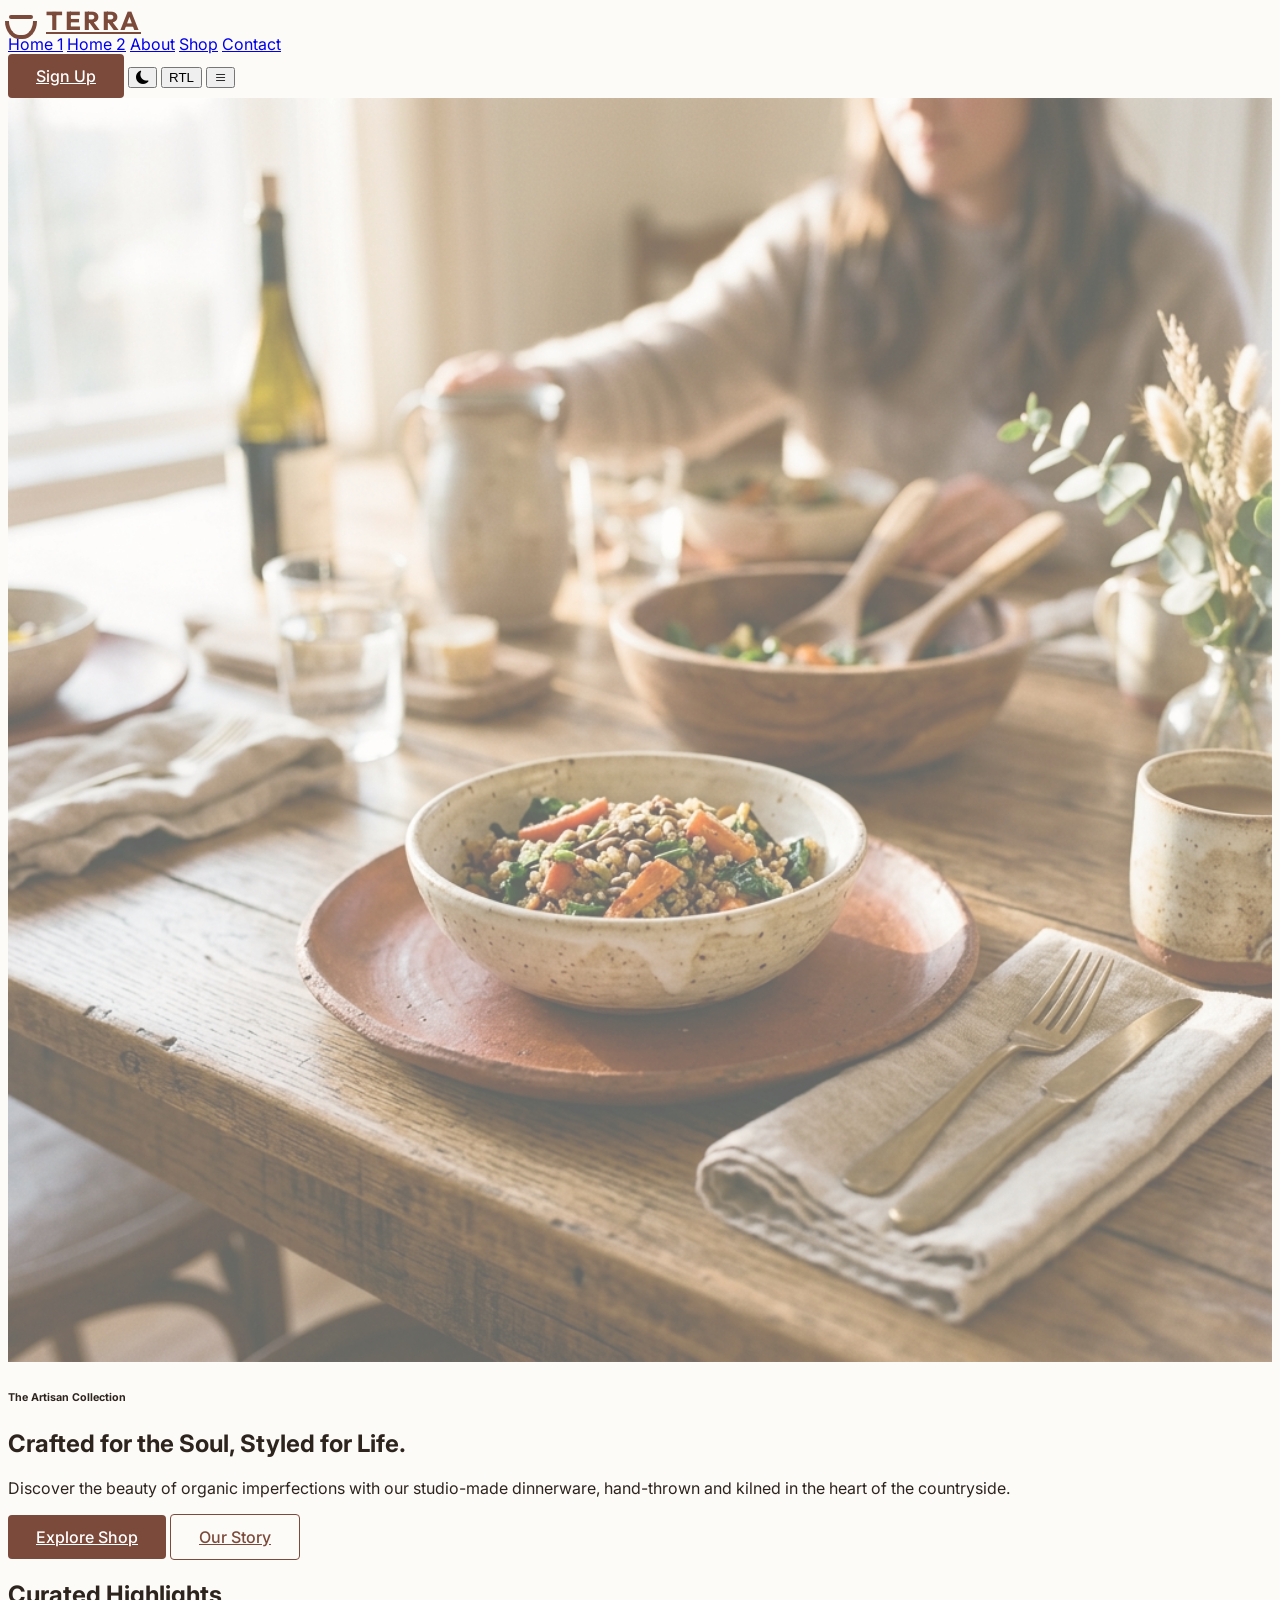
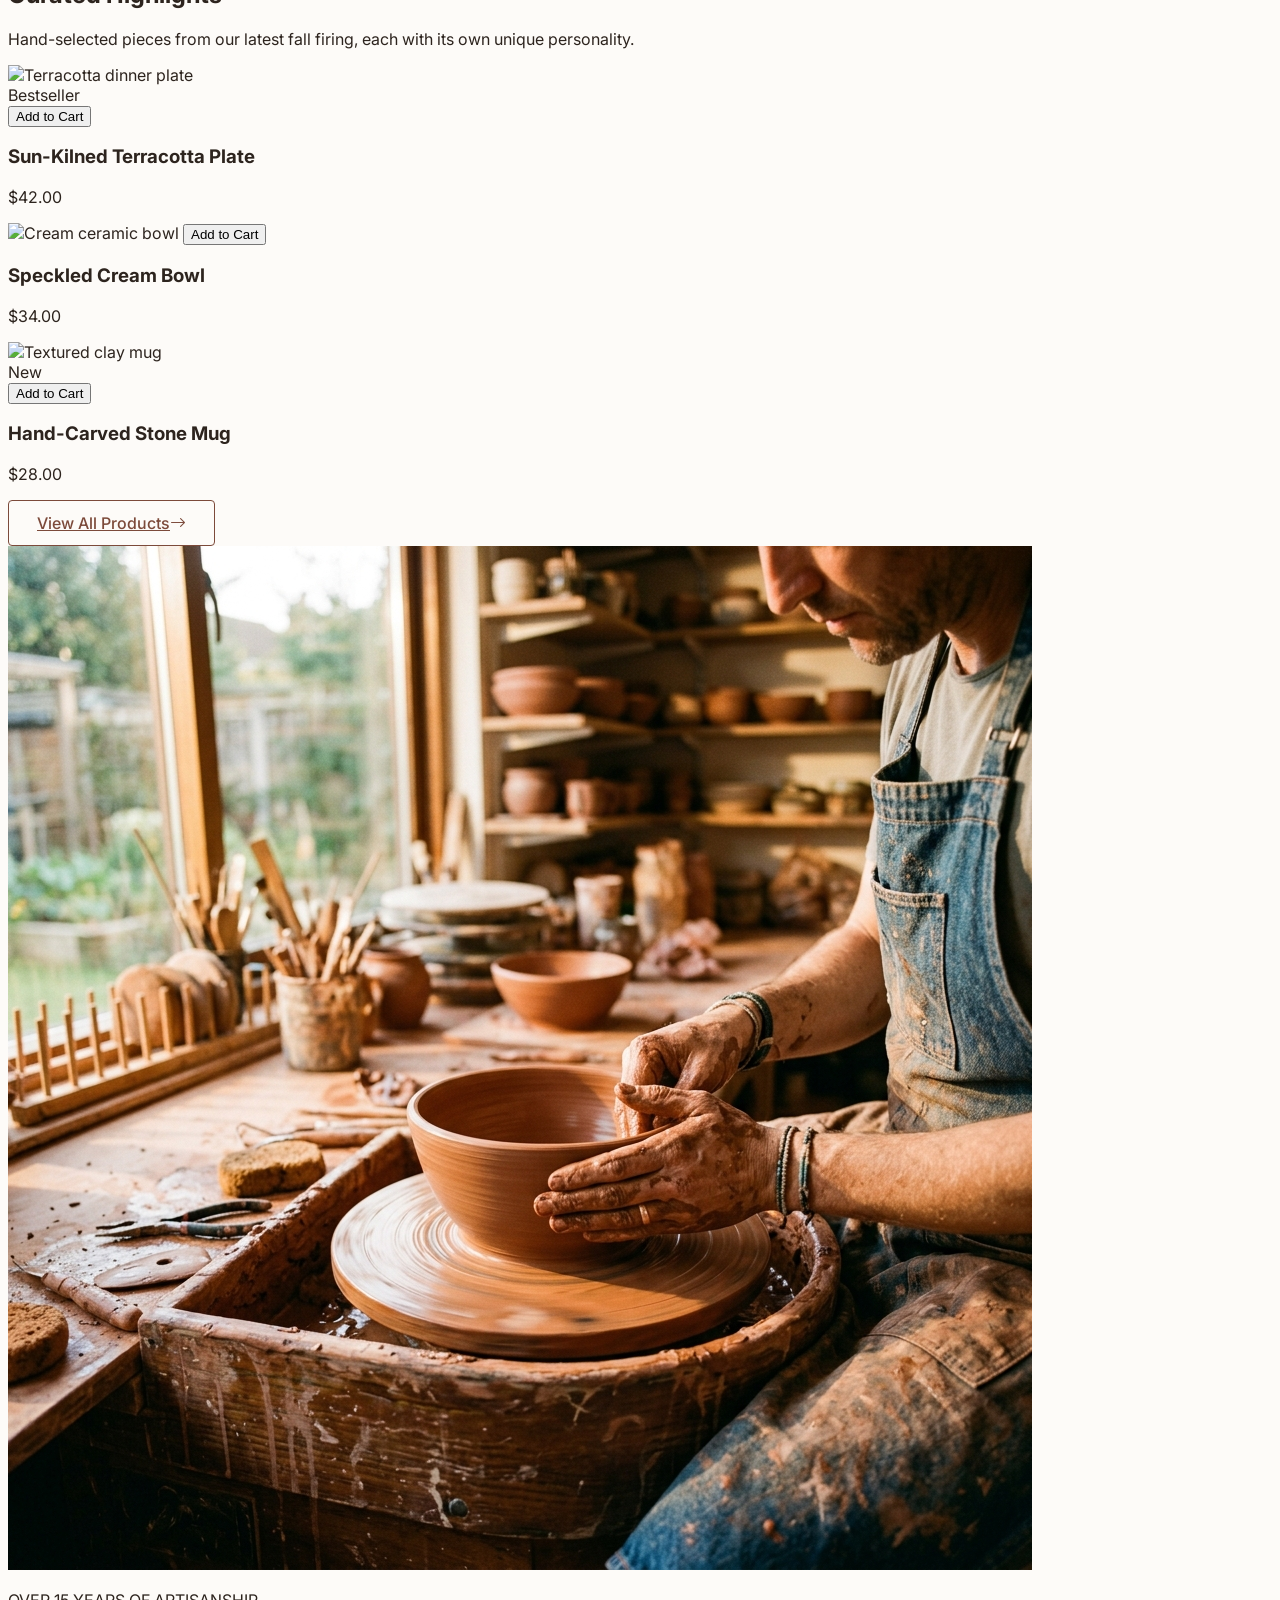
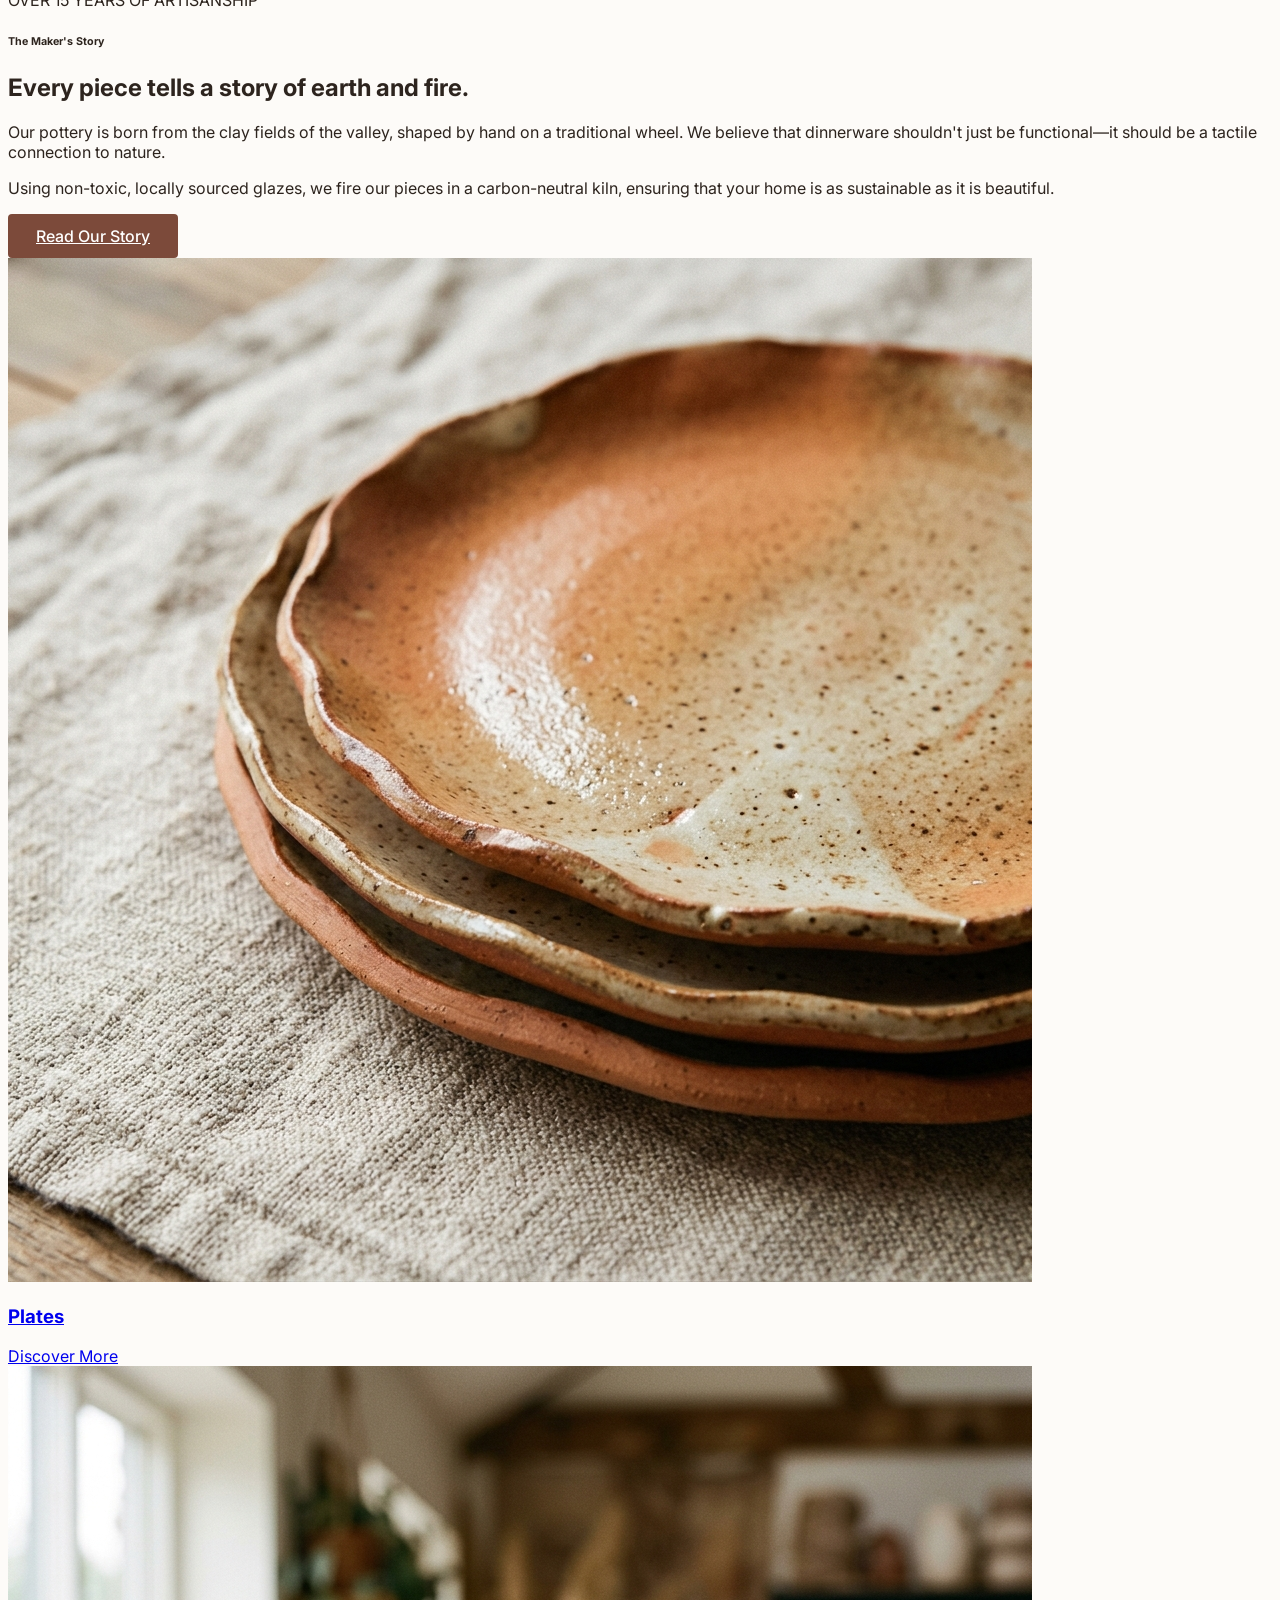
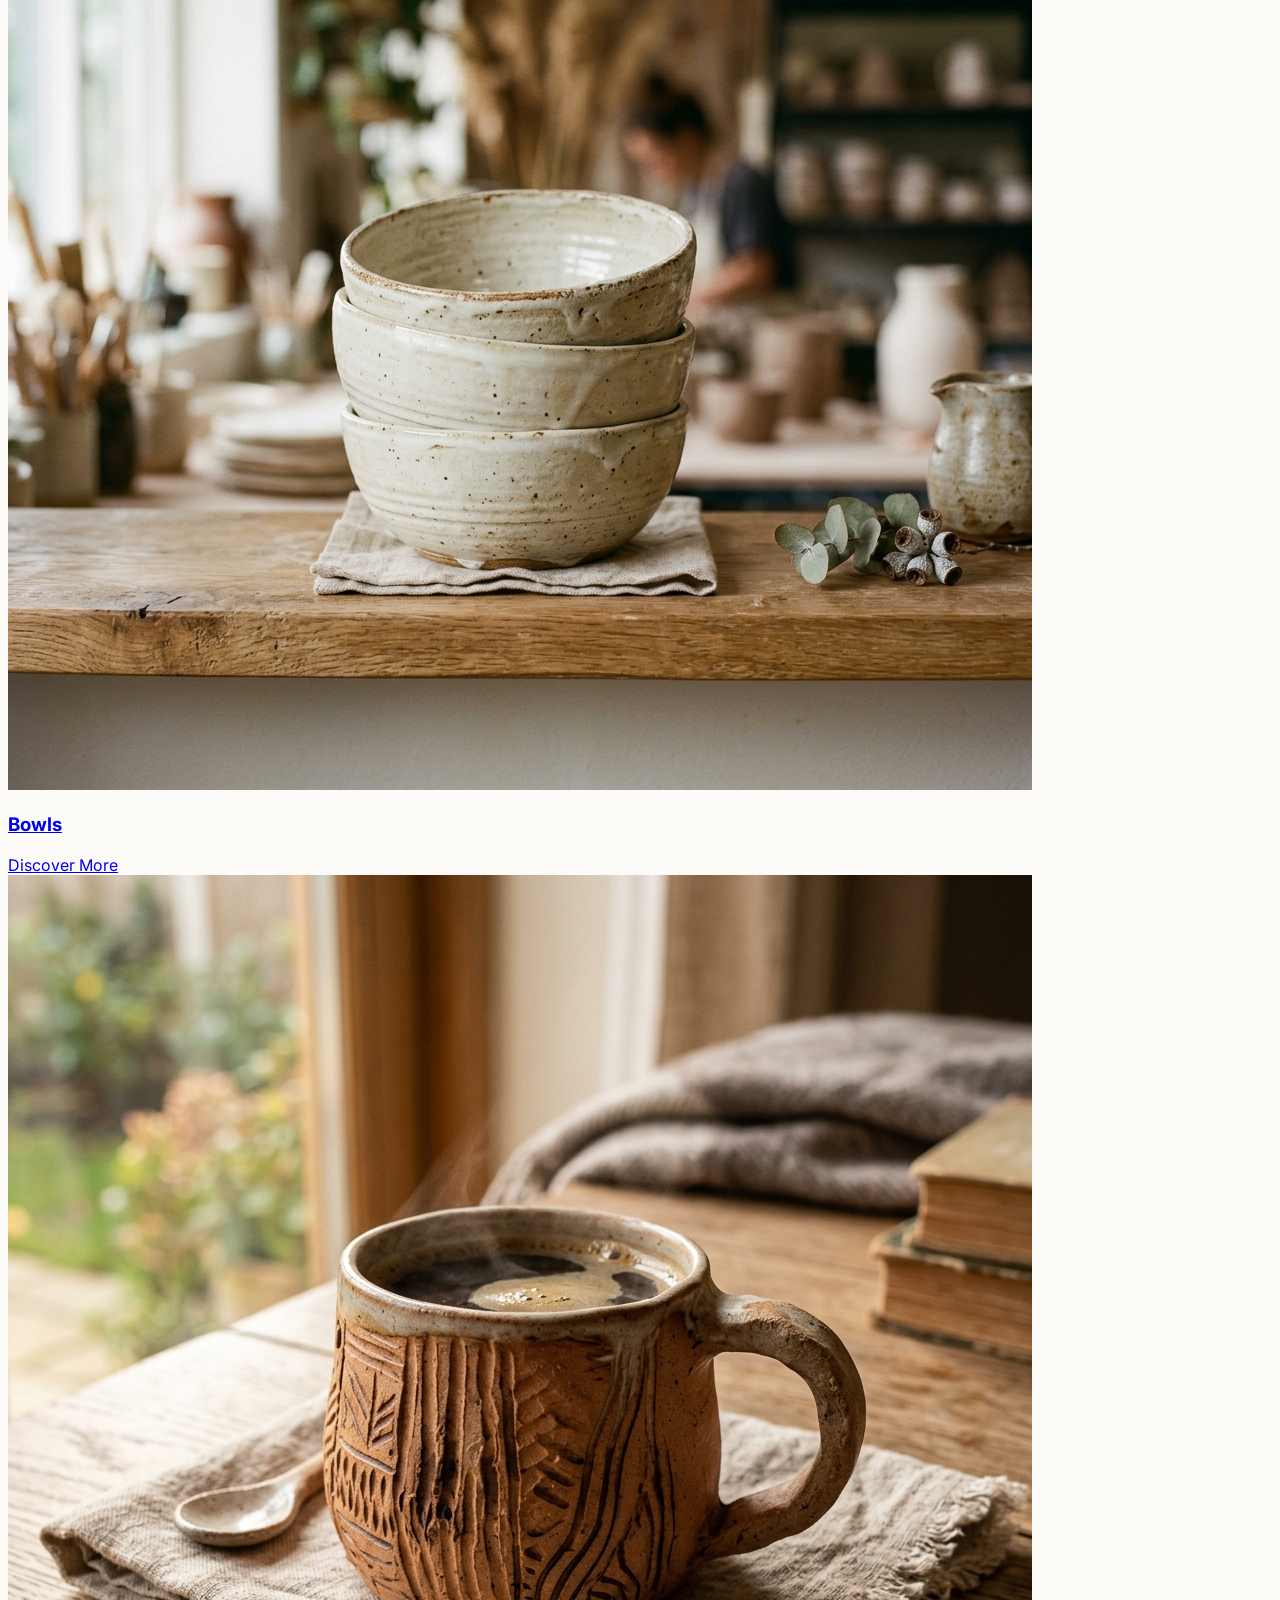
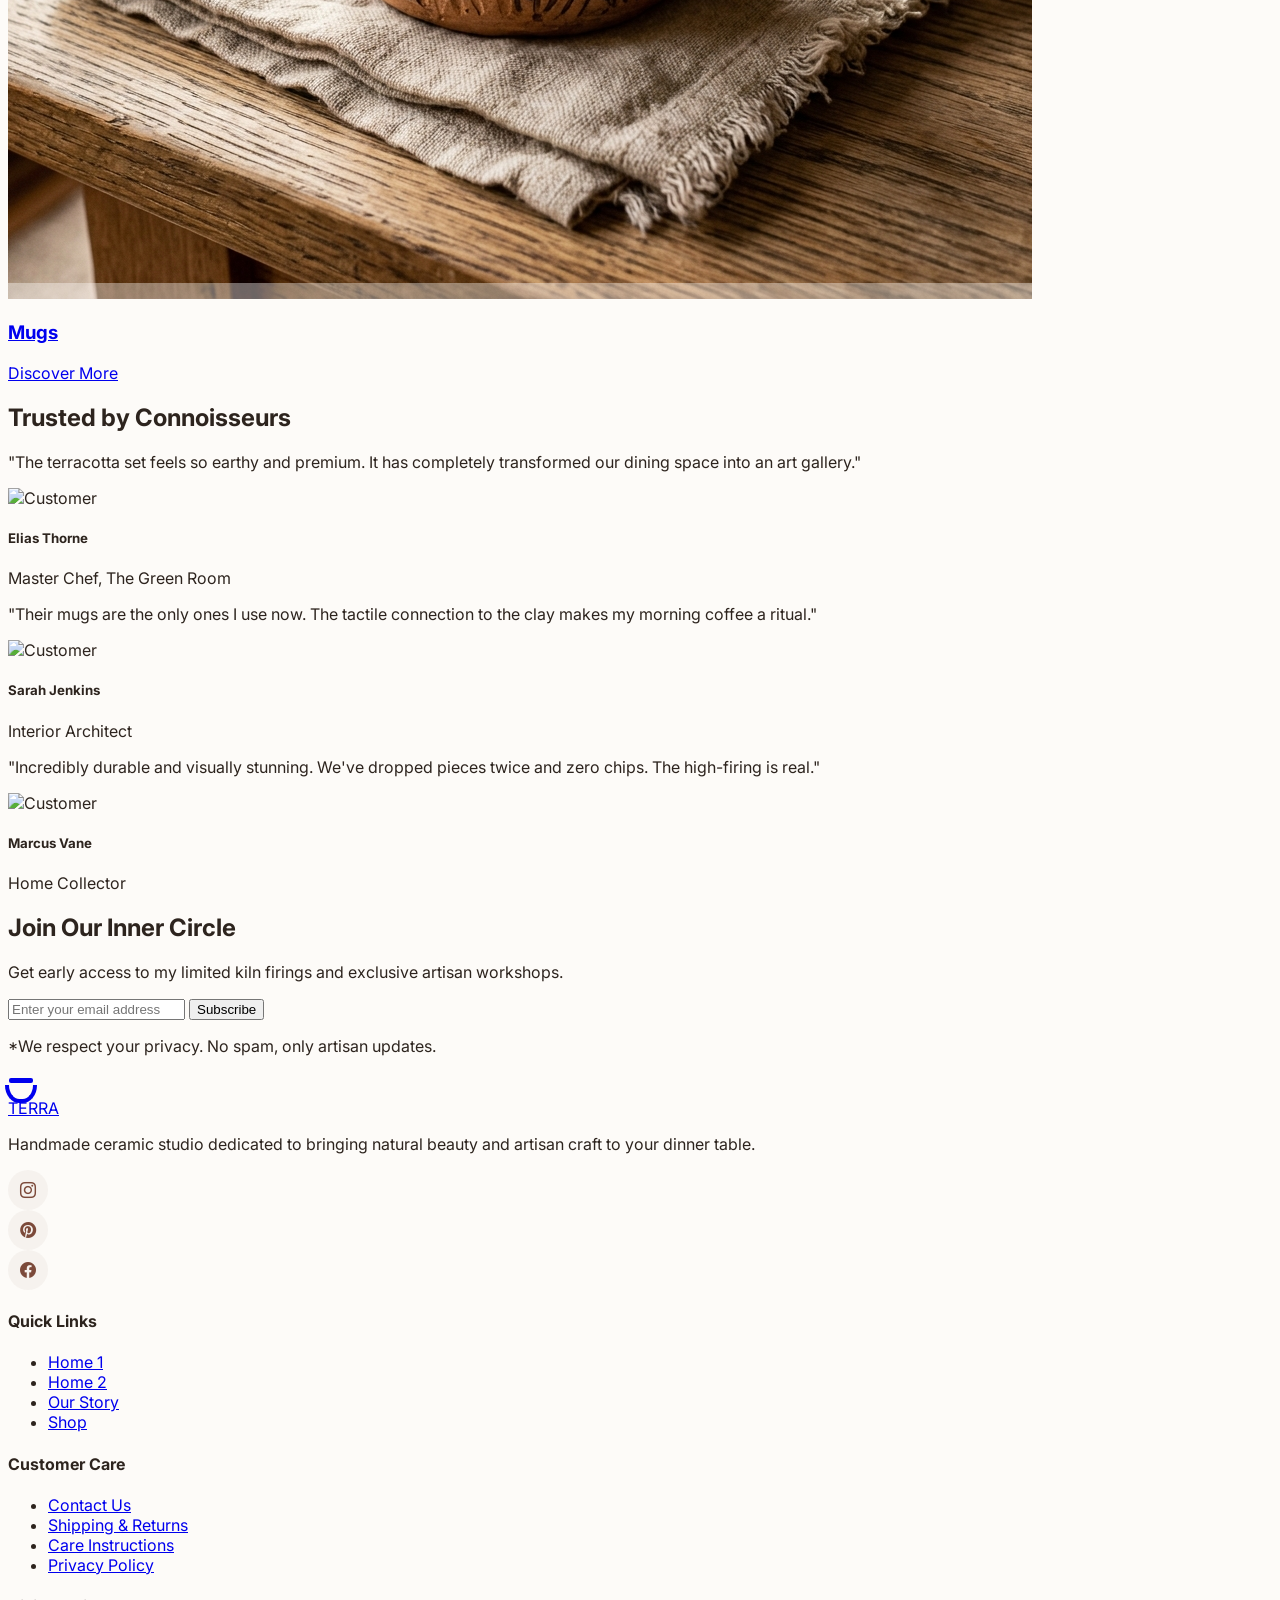
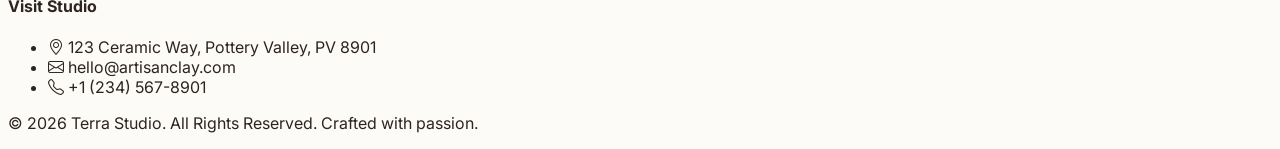
==== index.html @ a8ab0e43 "first commit" ====
<!DOCTYPE html>
<html lang="en" dir="ltr">

<head>
    <meta charset="UTF-8">
    <meta name="viewport" content="width=device-width, initial-scale=1.0">
    <title>Terra | Handmade Ceramic Dinnerware Studio</title>
    <!-- Favicon -->
    <link rel="icon" type="image/svg+xml" href="data:image/svg+xml,<svg xmlns='http://www.w3.org/2000/svg' viewBox='0 0 100 100'><path d='M20 40C20 65 35 80 50 80C65 80 80 65 80 40' stroke='%237C4A3A' stroke-width='6' fill='none'/><path d='M20 40C30 35 40 33 50 33C60 33 70 35 80 40' stroke='%237C4A3A' stroke-width='6' fill='none'/></svg>">
    <!-- Fonts -->
    <link rel="preconnect" href="https://fonts.googleapis.com">
    <link rel="preconnect" href="https://fonts.gstatic.com" crossorigin>
    <link
        href="https://fonts.googleapis.com/css2?family=Inter:wght@300;400;500;600&family=Outfit:wght@500;600;700&display=swap"
        rel="stylesheet">
    <!-- Icons -->
    <link rel="stylesheet" href="https://cdn.jsdelivr.net/npm/bootstrap-icons@1.11.1/font/bootstrap-icons.css">
    <!-- Tailwind -->
    <script src="https://cdn.tailwindcss.com"></script>
    <script>
        tailwind.config = {
            darkMode: 'class',
            theme: {
                extend: {
                    colors: {
                        primary: '#7C4A3A',
                        secondary: '#F5F5DC',
                        accent: '#B45E42',
                        dark: '#1A1A1A',
                        light: '#FDFBF8',
                        warm: '#F5EBE0'
                    },
                    fontFamily: {
                        heading: ['Outfit', 'sans-serif'],
                        body: ['Inter', 'sans-serif']
                    }
                }
            }
        }
    </script>
    <link rel="stylesheet" href="style.css">
</head>

<body class="bg-light dark:bg-dark text-slate-800 dark:text-light transition-colors duration-300">

    <!-- Header -->
    <header class="fixed top-0 w-full z-50 border-b border-primary/10 dark:border-white/10">
        <nav class="container mx-auto px-6 lg:px-12 py-4 flex items-center justify-between">
            <!-- Brand -->
            <a href="index.html" class="terra-brand" aria-label="Terra Home">
                <div class="terra-icon"></div>
                <span>TERRA</span>
            </a>

            <!-- Nav Menu -->
            <div class="hidden md:flex items-center gap-8 font-medium tracking-wide text-sm">
                <a href="index.html" class="text-primary border-b-2 border-primary">Home 1</a>
                <a href="home2.html" class="hover:text-primary transition-colors">Home 2</a>
                <a href="about.html" class="hover:text-primary transition-colors">About</a>
                <a href="shop.html" class="hover:text-primary transition-colors">Shop</a>
                <a href="contact.html" class="hover:text-primary transition-colors">Contact</a>
            </div>

            <!-- Utility Buttons -->
            <div class="flex items-center gap-4">
                <a href="signup.html" class="hidden sm:inline-block btn-primary py-2 px-6 text-sm">Sign Up</a>
                <button id="theme-toggle"
                    class="p-2 rounded-full hover:bg-primary/5 dark:hover:bg-white/5 transition-colors text-lg"
                    aria-label="Toggle Theme">
                    <i class="bi bi-moon-fill"></i>
                </button>

                <button id="rtl-toggle"
                    class="hidden sm:inline-block px-2 py-1 text-xs font-bold border border-primary/50 rounded hover:bg-primary hover:text-white transition-all uppercase"
                    aria-label="Toggle RTL">
                    RTL
                </button>

                <!-- Hamburger (Mobile Only) -->
                <button id="menu-toggle" class="md:hidden p-2 text-2xl text-slate-900 dark:text-white" aria-label="Toggle Mobile Menu">
                    <i class="bi bi-list"></i>
                </button>
            </div>
        </nav>

        <!-- Mobile Navigation Overlay -->
        <div id="mobile-menu" class="md:hidden">
            <a href="index.html" class="mobile-nav-link text-primary">Home 1</a>
            <a href="home2.html" class="mobile-nav-link">Home 2</a>
            <a href="about.html" class="mobile-nav-link">About</a>
            <a href="shop.html" class="mobile-nav-link">Shop</a>
            <a href="contact.html" class="mobile-nav-link">Contact</a>
            
            <div class="mt-8 flex gap-6">
                <a href="signup.html" class="btn-primary py-3 px-8">Sign Up</a>
            </div>
        </div>
    </header>

    <!-- 1. Hero Section -->
    <section class="relative h-screen flex items-center overflow-hidden hero-img-container">
        <img src="assets/images/hero1.png" alt="Handmade ceramics" class="hero-img absolute inset-0">
        <div class="bg-overlay"></div>

        <div class="container mx-auto px-6 lg:px-12 relative z-10 overlay-content text-center">
            <div class="max-w-3xl mx-auto reveal-left">
                <h6
                    class="text-primary dark:text-secondary font-heading tracking-[0.2em] mb-4 text-sm font-semibold uppercase">
                    The Artisan Collection</h6>
                <h1
                    class="text-5xl lg:text-7xl font-heading font-bold text-slate-900 dark:text-white mb-6 leading-tight">
                    Crafted for the Soul, Styled for Life.</h1>
                <p class="text-slate-900 dark:text-slate-100 text-lg mb-10 font-medium leading-relaxed">Discover the
                    beauty of organic imperfections with our studio-made dinnerware, hand-thrown and kilned in the heart
                    of the countryside.</p>
                <div class="flex gap-4">
                    <a href="shop.html" class="btn-primary text-base">Explore Shop</a>
                    <a href="about.html" class="btn-secondary text-base">Our Story</a>
                </div>
            </div>
        </div>
    </section>

    <!-- 2. Featured Products -->
    <section class="py-24 bg-white dark:bg-dark">
        <div class="container mx-auto px-6 lg:px-12">
            <div class="text-center mb-16 fade-in">
                <h2 class="text-3xl lg:text-4xl font-heading font-bold mb-4">Curated Highlights</h2>
                <div class="w-12 h-1 bg-primary mx-auto mb-6"></div>
                <p class="max-w-xl mx-auto text-slate-500 dark:text-slate-400">Hand-selected pieces from our latest fall
                    firing, each with its own unique personality.</p>
            </div>

            <div class="grid grid-cols-1 md:grid-cols-2 lg:grid-cols-3 gap-10">
                <!-- Product 1 -->
                <div class="group reveal-left" style="transition-delay: 0s;">
                    <div class="relative overflow-hidden aspect-square mb-6 bg-warm rounded-sm">
                        <img src="https://images.pexels.com/photos/9736509/pexels-photo-9736509.jpeg"
                            alt="Terracotta dinner plate"
                            class="w-full h-full object-cover transition-transform duration-700 group-hover:scale-105">
                        <div
                            class="absolute top-4 left-4 bg-primary text-white text-[10px] px-2 py-1 tracking-widest uppercase">
                            Bestseller</div>
                        <button
                            class="absolute bottom-6 left-1/2 -translate-x-1/2 bg-white text-primary px-8 py-3 opacity-0 group-hover:opacity-100 transition-all duration-300 hover:bg-primary hover:text-white font-medium text-sm">Add
                            to Cart</button>
                    </div>
                    <div class="text-center">
                        <h3 class="font-heading font-semibold text-lg mb-1 capitalize">Sun-Kilned Terracotta Plate</h3>
                        <p class="text-primary font-medium">$42.00</p>
                    </div>
                </div>

                <!-- Product 2 -->
                <div class="group reveal-left" style="transition-delay: 0.2s;">
                    <div class="relative overflow-hidden aspect-square mb-6 bg-warm rounded-sm">
                        <img src="https://images.pexels.com/photos/6611419/pexels-photo-6611419.jpeg"
                            alt="Cream ceramic bowl"
                            class="w-full h-full object-cover transition-transform duration-700 group-hover:scale-105">
                        <button
                            class="absolute bottom-6 left-1/2 -translate-x-1/2 bg-white text-primary px-8 py-3 opacity-0 group-hover:opacity-100 transition-all duration-300 hover:bg-primary hover:text-white font-medium text-sm">Add
                            to Cart</button>
                    </div>
                    <div class="text-center">
                        <h3 class="font-heading font-semibold text-lg mb-1 capitalize">Speckled Cream Bowl</h3>
                        <p class="text-primary font-medium">$34.00</p>
                    </div>
                </div>

                <!-- Product 3 -->
                <div class="group reveal-left" style="transition-delay: 0.4s;">
                    <div class="relative overflow-hidden aspect-square mb-6 bg-warm rounded-sm">
                        <img src="https://images.pexels.com/photos/6611421/pexels-photo-6611421.jpeg"
                            alt="Textured clay mug"
                            class="w-full h-full object-cover transition-transform duration-700 group-hover:scale-105">
                        <div
                            class="absolute top-4 right-4 bg-accent text-white text-[10px] px-2 py-1 tracking-widest uppercase font-bold">
                            New</div>
                        <button
                            class="absolute bottom-6 left-1/2 -translate-x-1/2 bg-white text-primary px-8 py-3 opacity-0 group-hover:opacity-100 transition-all duration-300 hover:bg-primary hover:text-white font-medium text-sm">Add
                            to Cart</button>
                    </div>
                    <div class="text-center">
                        <h3 class="font-heading font-semibold text-lg mb-1 capitalize">Hand-Carved Stone Mug</h3>
                        <p class="text-primary font-medium">$28.00</p>
                    </div>
                </div>
            </div>

            <div class="mt-16 text-center">
                <a href="shop.html" class="btn-secondary inline-flex items-center gap-2">View All Products <i
                        class="bi bi-arrow-right"></i></a>
            </div>
        </div>
    </section>

    <!-- 3. About the Craft (Story) -->
    <section class="py-24 bg-light dark:bg-zinc-900 overflow-hidden">
        <div class="container mx-auto px-6 lg:px-12 flex flex-col lg:flex-row items-center gap-20">
            <div class="lg:w-2/5 reveal-left">
                <div class="relative flex justify-center">
                    <img src="assets/images/bts.png" alt="Pottery process"
                        class="rounded-sm shadow-2xl max-h-[500px] w-full object-cover">
                    <div
                        class="absolute -bottom-6 -right-6 w-32 h-32 bg-secondary/80 backdrop-blur-md hidden lg:flex items-center justify-center p-4 text-center border border-primary/20 z-10">
                        <p class="text-[10px] font-heading font-bold text-primary leading-tight">OVER 15 YEARS OF
                            ARTISANSHIP</p>
                    </div>
                </div>
            </div>
            <div class="lg:w-3/5">
                <h6 class="text-primary font-heading tracking-[0.2em] mb-4 text-sm font-semibold uppercase">The Maker's
                    Story</h6>
                <h2 class="text-3xl lg:text-5xl font-heading font-bold mb-8 leading-tight">Every piece tells a story of
                    earth and fire.</h2>
                <p class="text-slate-600 dark:text-slate-400 mb-6 leading-relaxed">Our pottery is born from the clay
                    fields of the valley, shaped by hand on a traditional wheel. We believe that dinnerware shouldn't
                    just be functional—it should be a tactile connection to nature.</p>
                <p class="text-slate-600 dark:text-slate-400 mb-10 leading-relaxed">Using non-toxic, locally sourced
                    glazes, we fire our pieces in a carbon-neutral kiln, ensuring that your home is as sustainable as it
                    is beautiful.</p>
                <a href="about.html" class="btn-primary px-10">Read Our Story</a>
            </div>
        </div>
    </section>

    <!-- 4. Product Categories -->
    <section class="py-24 bg-white dark:bg-dark">
        <div class="container mx-auto px-6 lg:px-12">
            <div class="grid grid-cols-1 md:grid-cols-3 gap-8">
                <!-- Category 1 -->
                <a href="shop.html?cat=plates"
                    class="relative overflow-hidden group aspect-[3/4] reveal-left hero-img-container"
                    style="transition-delay: 0s;">
                    <img src="assets/images/plates.png" alt="Plates"
                        class="w-full h-full object-cover transition-transform duration-1000 group-hover:scale-110">
                    <div class="bg-overlay"></div>
                    <div
                        class="absolute inset-0 flex flex-col items-center justify-center text-slate-900 dark:text-white overlay-content">
                        <h3 class="text-3xl font-heading font-bold mb-2">Plates</h3>
                        <span
                            class="text-xs tracking-[0.3em] uppercase opacity-0 group-hover:opacity-100 transition-all duration-500 transform translate-y-4 group-hover:translate-y-0 text-primary dark:text-secondary">Discover
                            More</span>
                    </div>
                </a>

                <!-- Category 2 -->
                <a href="shop.html?cat=bowls"
                    class="relative overflow-hidden group aspect-[3/4] reveal-left hero-img-container"
                    style="transition-delay: 0.2s;">
                    <img src="assets/images/bowls.png" alt="Bowls"
                        class="w-full h-full object-cover transition-transform duration-1000 group-hover:scale-110">
                    <div class="bg-overlay"></div>
                    <div
                        class="absolute inset-0 flex flex-col items-center justify-center text-slate-900 dark:text-white overlay-content">
                        <h3 class="text-3xl font-heading font-bold mb-2">Bowls</h3>
                        <span
                            class="text-xs tracking-[0.3em] uppercase opacity-0 group-hover:opacity-100 transition-all duration-500 transform translate-y-4 group-hover:translate-y-0 text-primary dark:text-secondary">Discover
                            More</span>
                    </div>
                </a>

                <!-- Category 3 -->
                <a href="shop.html?cat=mugs"
                    class="relative overflow-hidden group aspect-[3/4] reveal-left hero-img-container"
                    style="transition-delay: 0.4s;">
                    <img src="assets/images/mugs.png" alt="Mugs"
                        class="w-full h-full object-cover transition-transform duration-1000 group-hover:scale-110">
                    <div class="bg-overlay"></div>
                    <div
                        class="absolute inset-0 flex flex-col items-center justify-center text-slate-900 dark:text-white overlay-content">
                        <h3 class="text-3xl font-heading font-bold mb-2">Mugs</h3>
                        <span
                            class="text-xs tracking-[0.3em] uppercase opacity-0 group-hover:opacity-100 transition-all duration-500 transform translate-y-4 group-hover:translate-y-0 text-primary dark:text-secondary">Discover
                            More</span>
                    </div>
                </a>
            </div>
        </div>
    </section>

    <!-- 5. Testimonials -->
    <section class="py-24 bg-warm/30 dark:bg-zinc-800">
        <div class="container mx-auto px-6 lg:px-12">
            <div class="text-center mb-16 fade-in">
                <h2 class="text-3xl lg:text-4xl font-heading font-bold">Trusted by Connoisseurs</h2>
            </div>
            <div class="grid grid-cols-1 md:grid-cols-3 gap-10">
                <!-- Card 1 -->
                <div class="bg-light dark:bg-zinc-900 border border-primary/5 p-10 rounded-sm text-center reveal-left"
                    style="transition-delay: 0s;">
                    <p class="text-slate-600 dark:text-slate-400 italic mb-8 leading-relaxed">"The terracotta set feels
                        so earthy and premium. It has completely transformed our dining space into an art gallery."</p>
                    <div class="flex flex-col items-center">
                        <img src="https://i.pravatar.cc/150?u=art1" alt="Customer"
                            class="w-16 h-16 rounded-full mb-4 ring-2 ring-primary p-1">
                        <h5 class="font-heading font-bold text-lg">Elias Thorne</h5>
                        <p class="text-primary text-[10px] uppercase tracking-widest font-bold">Master Chef, The Green
                            Room</p>
                    </div>
                </div>

                <!-- Card 2 -->
                <div class="bg-light dark:bg-zinc-900 border border-primary/5 p-10 rounded-sm text-center reveal-left"
                    style="transition-delay: 0.2s;">
                    <p class="text-slate-600 dark:text-slate-400 italic mb-8 leading-relaxed">"Their mugs are the only
                        ones I use now. The tactile connection to the clay makes my morning coffee a ritual."</p>
                    <div class="flex flex-col items-center">
                        <img src="https://i.pravatar.cc/150?u=art2" alt="Customer"
                            class="w-16 h-16 rounded-full mb-4 ring-2 ring-primary p-1">
                        <h5 class="font-heading font-bold text-lg">Sarah Jenkins</h5>
                        <p class="text-primary text-[10px] uppercase tracking-widest font-bold">Interior Architect</p>
                    </div>
                </div>

                <!-- Card 3 -->
                <div class="bg-light dark:bg-zinc-900 border border-primary/5 p-10 rounded-sm text-center reveal-left"
                    style="transition-delay: 0.4s;">
                    <p class="text-slate-600 dark:text-slate-400 italic mb-8 leading-relaxed">"Incredibly durable and
                        visually stunning. We've dropped pieces twice and zero chips. The high-firing is real."</p>
                    <div class="flex flex-col items-center">
                        <img src="https://i.pravatar.cc/150?u=art3" alt="Customer"
                            class="w-16 h-16 rounded-full mb-4 ring-2 ring-primary p-1">
                        <h5 class="font-heading font-bold text-lg">Marcus Vane</h5>
                        <p class="text-primary text-[10px] uppercase tracking-widest font-bold">Home Collector</p>
                    </div>
                </div>
            </div>
        </div>
    </section>

    <!-- 6. Newsletter / CTA -->
    <section class="py-24 bg-primary text-white">
        <div class="container mx-auto px-6 lg:px-12 text-center">
            <div class="max-w-2xl mx-auto reveal-left">
                <h2 class="text-3xl lg:text-5xl font-heading font-bold mb-6">Join Our Inner Circle</h2>
                <p class="text-white/80 mb-10">Get early access to my limited kiln firings and exclusive artisan
                    workshops.</p>
                <form class="flex flex-col md:flex-row gap-4">
                    <input type="email" placeholder="Enter your email address"
                        class="flex-grow px-6 py-4 rounded-sm text-slate-900 border-none focus:ring-2 focus:ring-secondary/50 outline-none">
                    <button type="submit"
                        class="bg-secondary text-primary font-bold px-10 py-4 hover:bg-white transition-all transform active:scale-95 uppercase tracking-widest text-sm">Subscribe</button>
                </form>
                <p class="mt-6 text-xs text-white/50">*We respect your privacy. No spam, only artisan updates.</p>
            </div>
        </div>
    </section>

    <!-- Footer -->
    <footer class="bg-white dark:bg-dark py-16 border-t border-primary/10 dark:border-white/10">
        <div class="container mx-auto px-6 lg:px-12">
            <div class="grid grid-cols-1 md:grid-cols-4 gap-12 mb-16">
                <!-- Branding -->
                <div class="col-span-1 md:col-span-1">
                    <a href="index.html" class="flex items-center gap-3 mb-6 font-heading font-bold text-2xl tracking-widest text-primary dark:text-secondary">
                        <div class="terra-icon"></div>
                        <span>TERRA</span>
                    </a>
                    <p class="text-slate-900 dark:text-slate-200 text-sm leading-relaxed mb-6">Handmade ceramic studio dedicated to bringing natural beauty and artisan craft to your dinner table.</p>
                    <div class="flex gap-4">
                        <a href="#" class="social-icon" aria-label="Instagram"><i class="bi bi-instagram"></i></a>
                        <a href="#" class="social-icon" aria-label="Pinterest"><i class="bi bi-pinterest"></i></a>
                        <a href="#" class="social-icon" aria-label="Facebook"><i class="bi bi-facebook"></i></a>
                    </div>
                </div>

                <!-- Links Quick -->
                <div>
                    <h4 class="font-heading font-bold text-lg mb-6">Quick Links</h4>
                    <ul class="space-y-4 text-sm text-slate-700 dark:text-slate-300">
                        <li><a href="index.html" class="hover:text-primary transition-colors">Home 1</a></li>
                        <li><a href="home2.html" class="hover:text-primary transition-colors">Home 2</a></li>
                        <li><a href="about.html" class="hover:text-primary transition-colors">Our Story</a></li>
                        <li><a href="shop.html" class="hover:text-primary transition-colors">Shop</a></li>
                    </ul>
                </div>

                <!-- Links Customer -->
                <div>
                    <h4 class="font-heading font-bold text-lg mb-6">Customer Care</h4>
                    <ul class="space-y-4 text-sm text-slate-700 dark:text-slate-300">
                        <li><a href="contact.html" class="hover:text-primary transition-colors">Contact Us</a></li>
                        <li><a href="#" class="hover:text-primary transition-colors">Shipping & Returns</a></li>
                        <li><a href="#" class="hover:text-primary transition-colors">Care Instructions</a></li>
                        <li><a href="#" class="hover:text-primary transition-colors">Privacy Policy</a></li>
                    </ul>
                </div>

                <!-- Contact -->
                <div>
                    <h4 class="font-heading font-bold text-lg mb-6">Visit Studio</h4>
                    <ul class="space-y-4 text-sm text-slate-700 dark:text-slate-300">
                        <li class="flex items-start gap-3"><i class="bi bi-geo-alt text-primary"></i> 123 Ceramic Way,
                            Pottery Valley, PV 8901</li>
                        <li class="flex items-start gap-3"><i class="bi bi-envelope text-primary"></i>
                            hello@artisanclay.com</li>
                        <li class="flex items-start gap-3"><i class="bi bi-telephone text-primary"></i> +1 (234)
                            567-8901</li>
                    </ul>
                </div>
            </div>

            <div class="pt-8 border-t border-primary/10 dark:border-white/10 text-center text-slate-500 dark:text-slate-400 text-xs">
                <p>&copy; 2026 Terra Studio. All Rights Reserved. Crafted with passion.</p>
            </div>
        </div>
    </footer>

    <!-- Newsletter Popup -->
    <div id="newsletter-popup" class="popup">
        <div class="bg-white dark:bg-zinc-900 p-1 lg:p-0 max-w-4xl w-full mx-4 relative flex flex-col md:flex-row">
            <button id="close-popup"
                class="absolute top-4 right-4 z-20 text-white md:text-slate-400 text-2xl hover:scale-110 transition-transform"><i
                    class="bi bi-x-lg"></i></button>
            <div class="md:w-1/2 h-48 md:h-auto overflow-hidden">
                <img src="assets/images/showcase1.png" alt="Newsletter" class="w-full h-full object-cover">
            </div>
            <div class="md:w-1/2 p-8 lg:p-12 flex flex-col justify-center">
                <h6 class="text-primary font-heading tracking-[0.2em] mb-4 text-xs font-semibold uppercase">Limited Time
                    Offer</h6>
                <h2 class="text-3xl lg:text-4xl font-heading font-bold mb-4">Take 15% Off Your First Set</h2>
                <p class="text-slate-500 dark:text-slate-400 mb-8 text-sm leading-relaxed">Join our mailing list and
                    receive an exclusive discount on your organic stoneware collection.</p>
                <form class="flex flex-col gap-3">
                    <input type="email" placeholder="Email address"
                        class="px-4 py-3 bg-slate-100 dark:bg-zinc-800 border-none outline-none focus:ring-1 focus:ring-primary rounded-sm text-sm">
                    <button class="btn-primary w-full py-4 text-sm font-bold uppercase tracking-widest">Claim My
                        Discount</button>
                </form>
                <button id="no-thanks"
                    class="mt-4 text-xs text-slate-400 underline underline-offset-4 hover:text-primary transition-colors text-center cursor-pointer">No
                    thanks, I prefer full price</button>
            </div>
        </div>
    </div>

    <!-- Scripts -->
    <!-- Back to Top -->
    <button id="back-to-top" title="Back to Top"><i class="bi bi-chevron-up"></i></button>

    <script src="main.js"></script>
    <script>
        document.getElementById('no-thanks').addEventListener('click', () => {
            document.getElementById('newsletter-popup').classList.remove('show');
            sessionStorage.setItem('popup-closed', 'true');
        });
    </script>
</body>

</html>
---- style.css ----
/* Earthy Artisan - Main Style Configuration */
:root {
  --primary: #7C4A3A; /* Clay Brown */
  --secondary: #F5F5DC; /* Beige */
  --accent: #B45E42; /* Terracotta */
  --light-bg: #FDFBF8;
  --dark-bg: #1A1A1A;
  --text-main: #2D241E;
  --text-light: #FDFBF8;
  --font-heading: 'Outfit', sans-serif;
  --font-body: 'Inter', sans-serif;
}

/* Base resets & theme logic */
html {
  scroll-behavior: smooth;
}

body {
  font-family: var(--font-body);
  color: var(--text-main);
  background-color: var(--light-bg);
  transition: background-color 0.4s ease, color 0.4s ease;
}

.dark body {
  background-color: var(--dark-bg);
  color: var(--text-light);
}

/* Animations */
.reveal-left {
  opacity: 0;
  transform: translateX(-50px);
  transition: all 0.8s cubic-bezier(0.4, 0, 0.2, 1);
}

.reveal-left.active {
  opacity: 1;
  transform: translateX(0);
}

.fade-in {
  opacity: 0;
  transition: opacity 1s ease-out;
}

.fade-in.active {
  opacity: 1;
}

/* Custom UI Components */
.btn-primary {
  background-color: var(--primary);
  color: #fff;
  border-radius: 4px;
  padding: 12px 28px;
  transition: all 0.3s ease;
  font-weight: 500;
  display: inline-flex;
  align-items: center;
  justify-content: center;
}

.btn-primary:hover {
  background-color: var(--accent);
  transform: translateY(-3px) scale(1.03);
  box-shadow: 0 10px 20px rgba(124, 74, 58, 0.2);
  filter: brightness(1.1);
  letter-spacing: 0.5px;
}

.btn-secondary {
  border: 1.5px solid var(--primary);
  color: var(--primary);
  border-radius: 4px;
  padding: 12px 28px;
  transition: all 0.3s ease;
  font-weight: 500;
  display: inline-flex;
  align-items: center;
  justify-content: center;
}

.dark .btn-secondary {
  border-color: var(--secondary);
  color: var(--secondary);
}

.btn-secondary:hover {
  background-color: var(--primary);
  color: #fff;
  transform: translateY(-3px) scale(1.03);
  box-shadow: 0 10px 20px rgba(124, 74, 58, 0.1);
  letter-spacing: 0.5px;
}

.bg-overlay {
  position: absolute;
  inset: 0;
  background-color: rgba(255, 255, 255, 0.4); /* Light mode: soft white wash */
  z-index: 1;
}

.dark .bg-overlay {
  background-color: rgba(0, 0, 0, 0.6); /* Dark mode: deeper shadow */
}

.overlay-content {
  position: relative;
  z-index: 2;
}

.bg-primary .btn-secondary, 
.dark .btn-secondary {
  border-color: var(--secondary);
  color: var(--secondary);
}

.bg-primary .btn-secondary:hover {
  background-color: var(--secondary);
  color: var(--primary);
}

/* Minimalist Artisanal Logo */
.dark .logo-icon::after {
  background-color: var(--secondary);
}

/* Terra Brand Identity */
.terra-brand {
  display: flex;
  align-items: center;
  gap: 12px;
  font-family: var(--font-heading);
  font-weight: 700;
  letter-spacing: 2px;
  color: var(--primary);
  line-height: 1;
}

.terra-brand span {
  font-size: 26px; /* Optimized font size for brand impact */
  display: block;
}

.dark .terra-brand {
  color: var(--secondary);
}

.terra-icon {
  width: 26px; /* Matches the visual height of the typography caps */
  height: 26px; 
  position: relative;
  display: flex;
  align-items: center;
  justify-content: center;
  flex-shrink: 0;
  color: inherit;
}

.terra-icon::before {
  content: '';
  position: absolute;
  width: 24px;
  height: 14px;
  border: 4.5px solid currentColor; /* Bold stroke to match font weight */
  border-bottom-left-radius: 45% 100%;
  border-bottom-right-radius: 45% 100%;
  border-top: none;
  top: 50%;
}

.terra-icon::after {
  content: '';
  position: absolute;
  width: 24px;
  height: 4.5px;
  background-color: currentColor;
  top: 25%;
  border-radius: 2px;
}

#back-to-top {
  display: none;
  position: fixed;
  bottom: 30px;
  right: 30px;
  width: 45px;
  height: 45px;
  background-color: var(--primary);
  color: #fff;
  border-radius: 50%;
  border: none;
  cursor: pointer;
  z-index: 1000;
  transition: all 0.3s ease;
  box-shadow: 0 4px 15px rgba(0,0,0,0.15);
  align-items: center;
  justify-content: center;
}

#back-to-top:hover {
  transform: translateY(-5px);
  background-color: var(--accent);
  box-shadow: 0 8px 25px rgba(0,0,0,0.25);
}

#back-to-top.show {
  display: flex !important;
}

.social-icon {
  width: 40px;
  height: 40px;
  border-radius: 50%;
  background-color: rgba(124, 74, 58, 0.05);
  display: flex;
  align-items: center;
  justify-content: center;
  color: var(--primary);
  transition: all 0.4s cubic-bezier(0.175, 0.885, 0.32, 1.275);
}

.social-icon:hover {
  background-color: var(--primary);
  color: #fff;
  transform: translateY(-5px) rotate(8deg);
  box-shadow: 0 10px 20px rgba(124, 74, 58, 0.15);
}

.dark .social-icon {
  background-color: rgba(253, 245, 230, 0.1);
  color: var(--secondary);
}

.dark .social-icon:hover {
  background-color: var(--secondary);
  color: var(--primary);
}

.social-icon-premium {
  font-size: 1.5rem;
  color: var(--text-main);
  transition: all 0.3s ease;
  display: flex;
  align-items: center;
  justify-content: center;
  width: 48px;
  height: 48px;
  border-radius: 50%;
  background-color: transparent;
}

.dark .social-icon-premium {
  color: var(--text-light);
}

.social-icon-premium:hover {
  transform: scale(1.1);
  color: var(--primary);
  background-color: rgba(124, 74, 58, 0.05); /* Subtle highlight */
}

.dark .social-icon-premium:hover {
  background-color: rgba(245, 245, 220, 0.05);
}

.btn-social {
  transition: all 0.4s cubic-bezier(0.175, 0.885, 0.32, 1.275);
}

.btn-social:hover {
  transform: translateY(-5px);
  box-shadow: 0 12px 24px rgba(0,0,0,0.08);
  border-color: var(--primary);
  background-color: var(--primary);
  color: #fff;
}

.btn-social:hover i {
  color: #fff !important;
}

.dark .btn-social:hover {
  background-color: var(--secondary);
  color: var(--primary);
  border-color: var(--secondary);
}


/* Mobile Menu Drawer Styles */
#mobile-menu {
  position: fixed;
  inset: 0;
  background-color: #ffffff; /* Explicitly solid white */
  z-index: 9999;
  display: flex !important;
  flex-direction: column;
  align-items: center;
  justify-content: center;
  transform: translateX(100%);
  transition: transform 0.3s ease-out;
  visibility: hidden;
  pointer-events: none;
}

.dark #mobile-menu {
  background-color: #111111; /* Explicitly solid dark */
}

#mobile-menu.active {
  transform: translateX(0);
  visibility: visible;
  pointer-events: auto;
}

.mobile-nav-link {
  font-family: var(--font-heading);
  font-size: 2.5rem;
  font-weight: 700;
  margin-bottom: 2.5rem;
  transition: all 0.3s ease;
  color: var(--text-main);
}

.dark .mobile-nav-link {
  color: var(--text-light);
}

.mobile-nav-link:hover {
  color: var(--primary);
  transform: scale(1.05);
}

#menu-toggle {
  z-index: 10000;
}

/* Scroll Prevention Hook */
.no-scroll {
  overflow: hidden !important;
  max-height: 100vh !important;
}

.mobile-nav-link {
  font-family: var(--font-heading);
  font-size: 2rem;
  font-weight: 700;
  margin-bottom: 2rem;
  transition: color 0.3s ease;
}

.mobile-nav-link:hover {
  color: var(--primary);
}

#menu-toggle {
  z-index: 1200;
}
[dir="rtl"] {
  text-align: right;
}

[dir="rtl"] .reveal-left {
  transform: translateX(50px);
}

[dir="rtl"] .reveal-left.active {
  transform: translateX(0);
}

/* Glassmorphism for dark mode header */
.dark header {
  background: rgba(26, 26, 26, 0.85);
  backdrop-filter: blur(8px);
}

/* Sticky Header */
header {
  top: 0;
  z-index: 50;
  background: rgba(253, 251, 248, 0.95);
  backdrop-filter: blur(8px);
}

/* Image styling & Dynamic Overlays */
.hero-img-container {
  position: relative;
  overflow: hidden;
}

.hero-img {
  object-fit: cover;
  width: 100%;
  height: 100%;
}

.bg-overlay {
  position: absolute;
  inset: 0;
  transition: background-color 0.4s ease;
  pointer-events: none;
  z-index: 5;
  background-color: rgba(253, 251, 248, 0.4); /* Light Mode: Light Overlay */
}

.dark .bg-overlay {
  background-color: rgba(0, 0, 0, 0.65); /* Dark Mode: Dark Overlay */
}

.overlay-content {
  position: relative;
  z-index: 10;
}

/* Popups */
.popup {
  position: fixed;
  inset: 0;
  background: rgba(0,0,0,0.6);
  z-index: 100;
  display: none;
  align-items: center;
  justify-content: center;
  backdrop-filter: blur(4px);
}

.popup.show {
  display: flex;
}
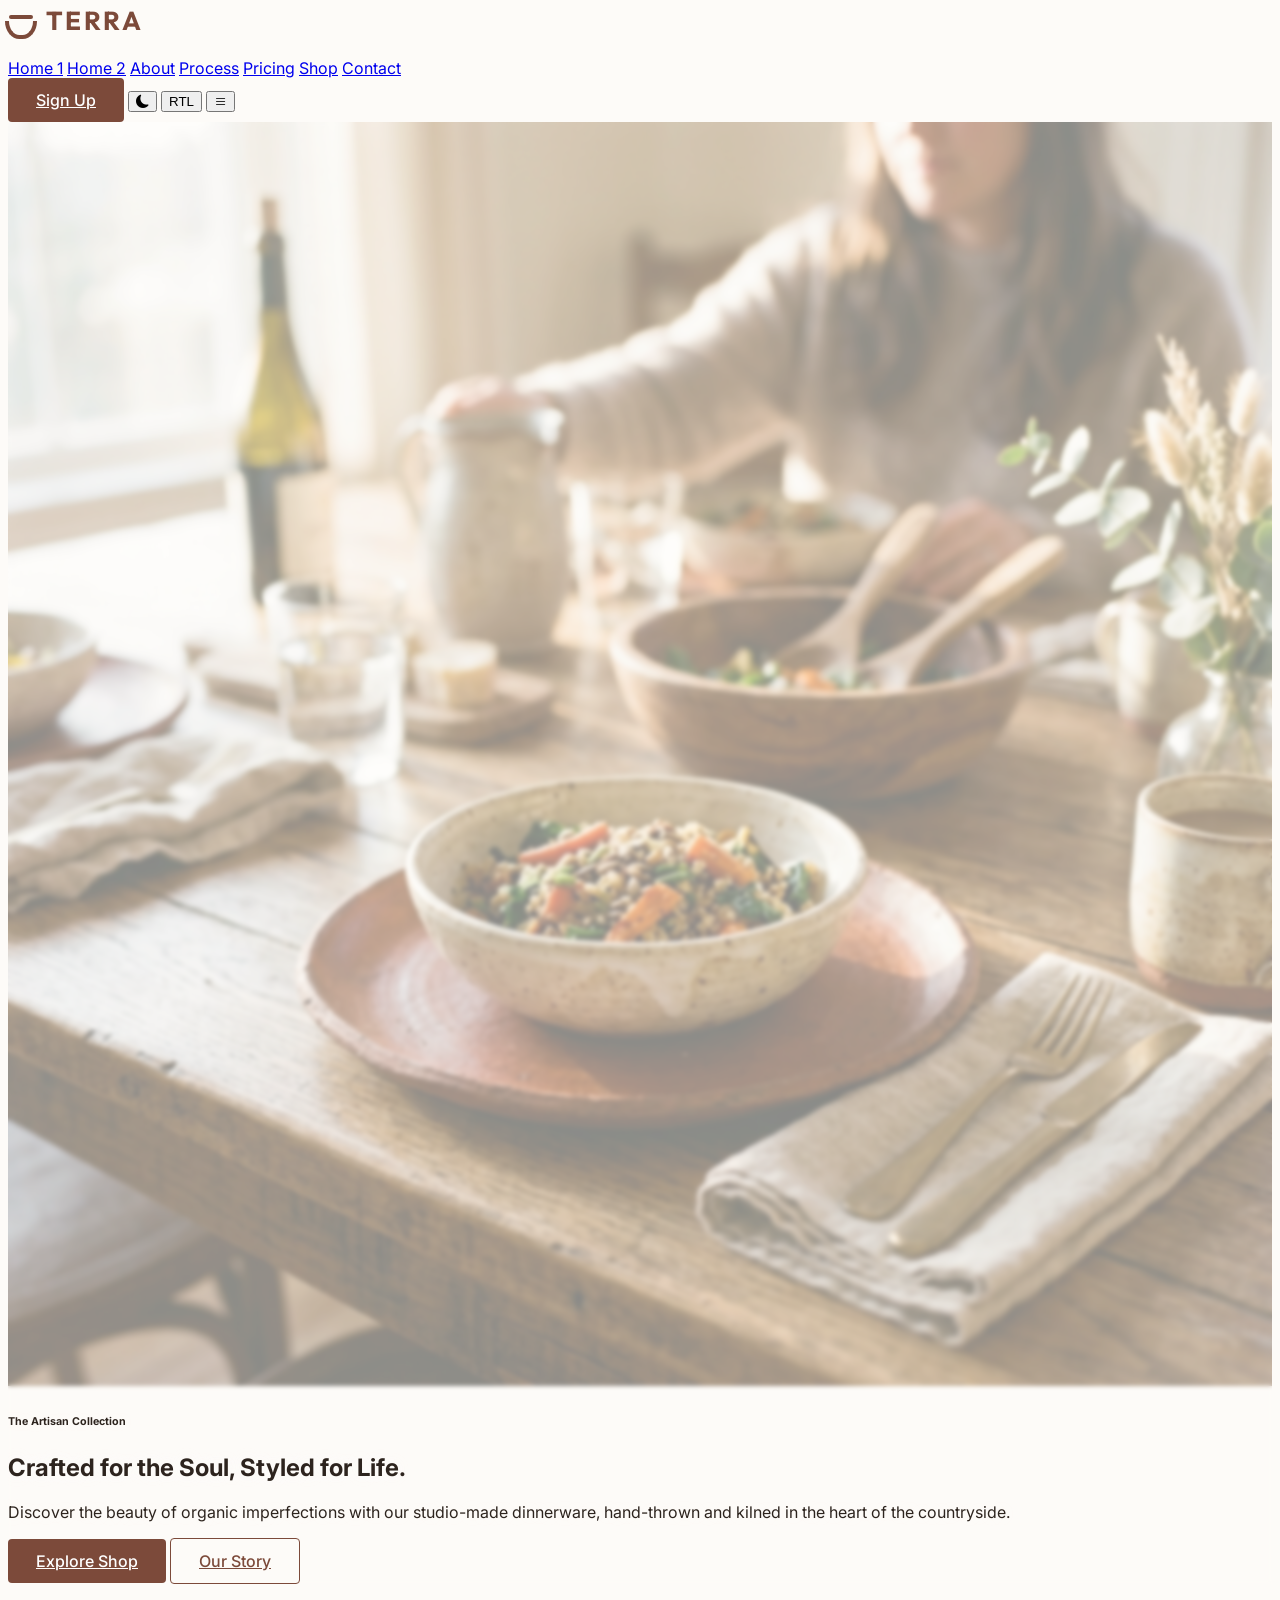
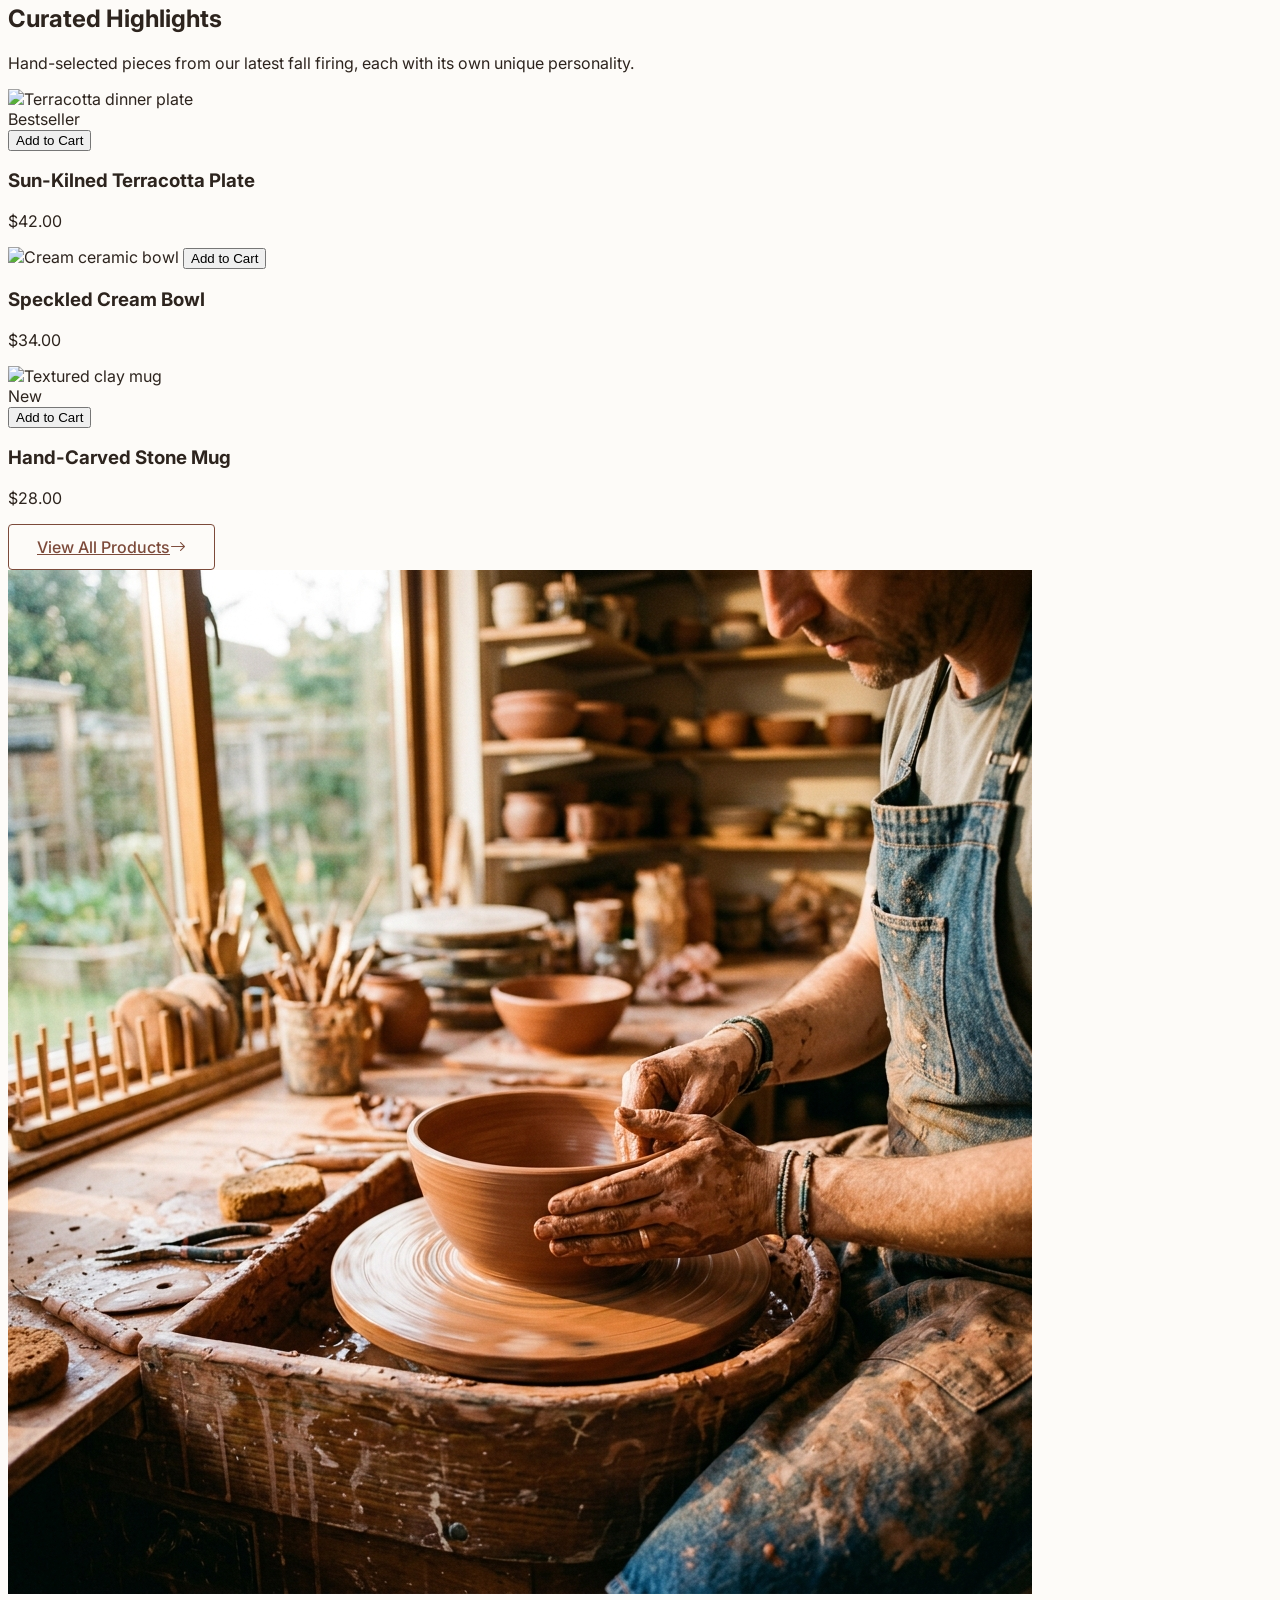
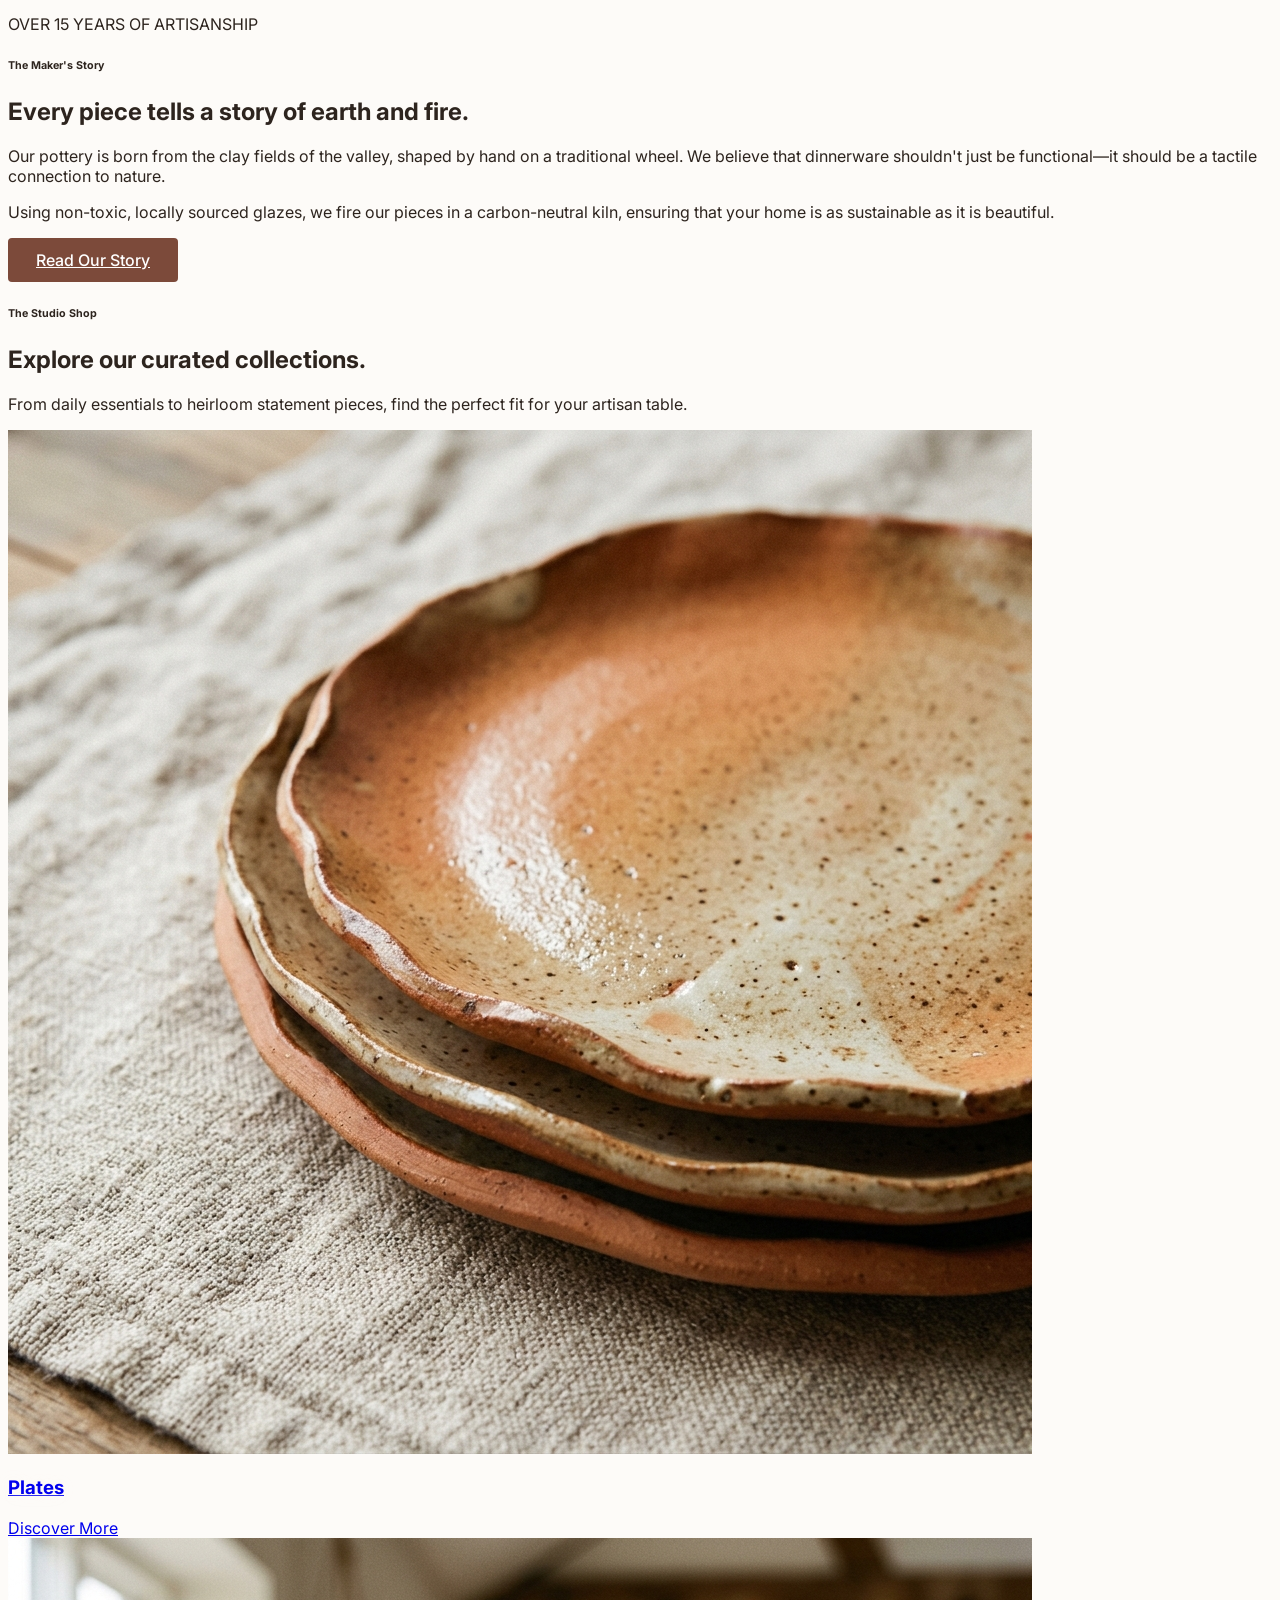
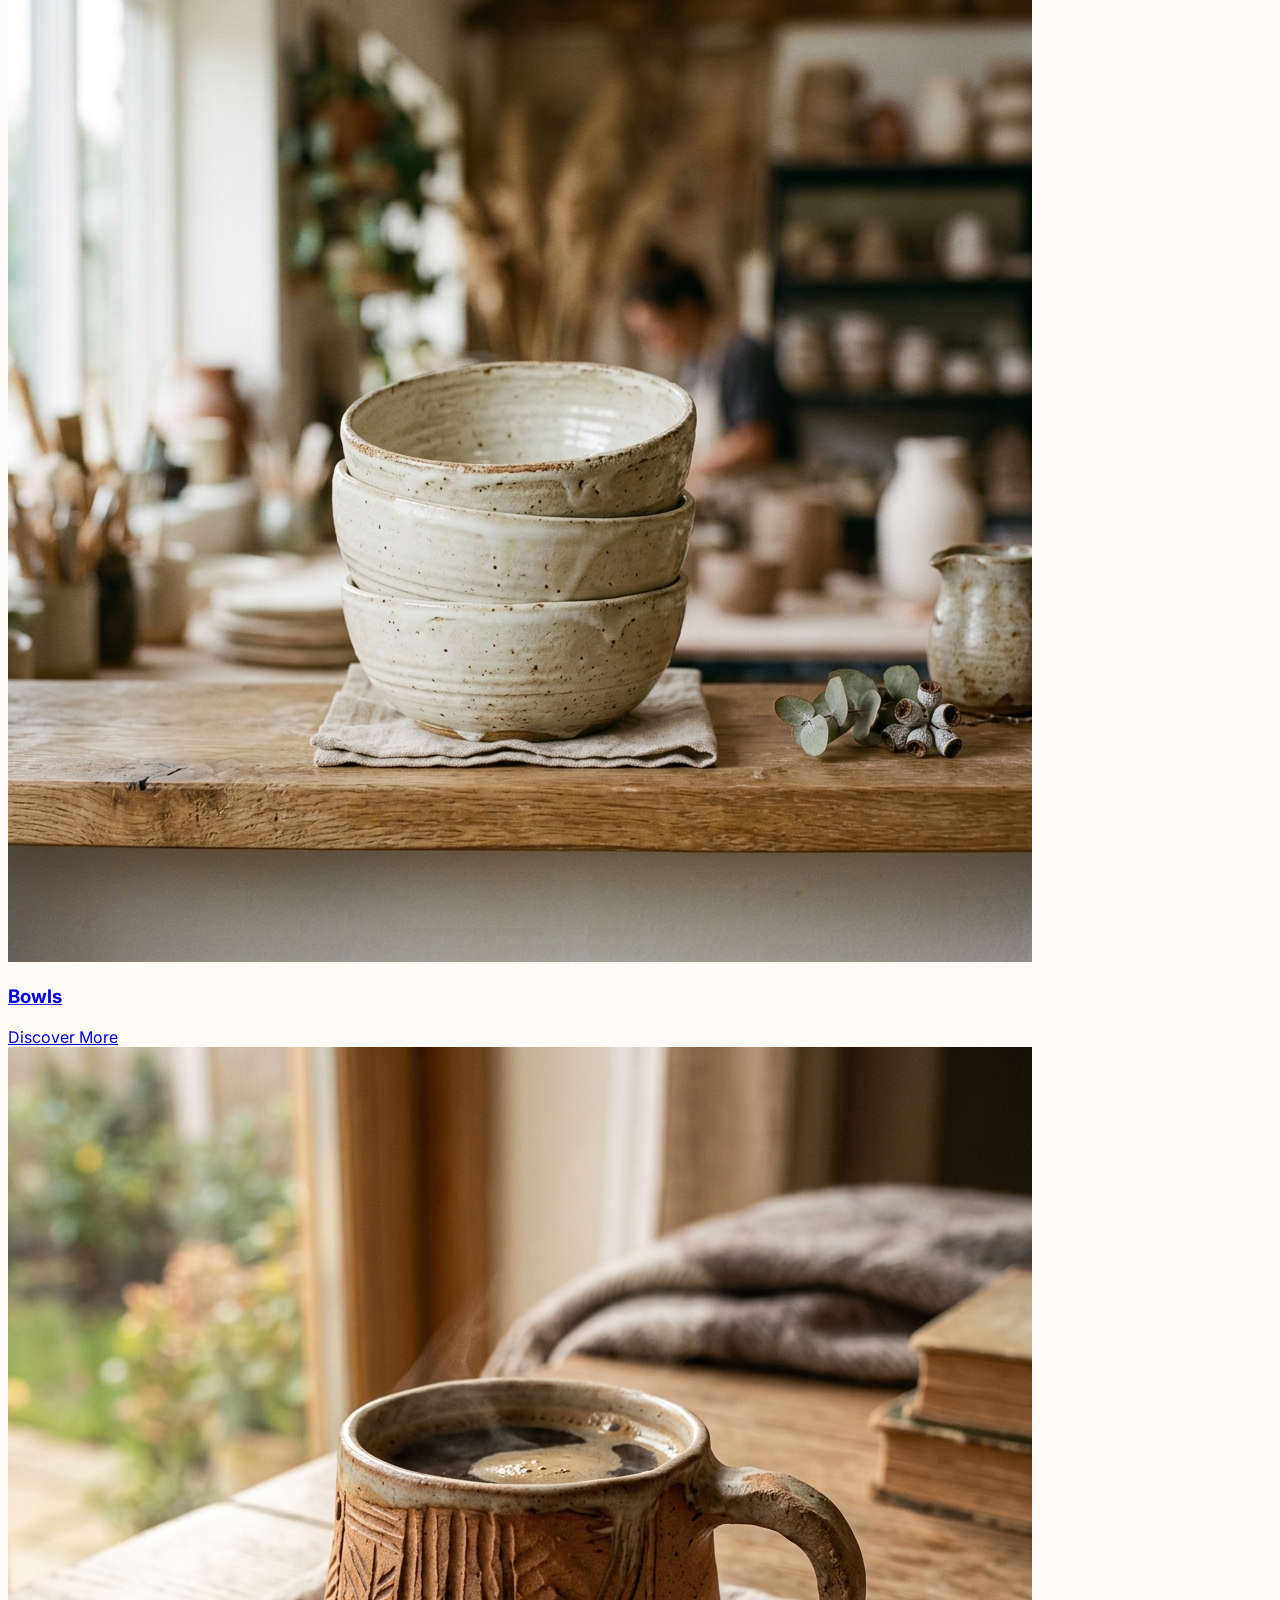
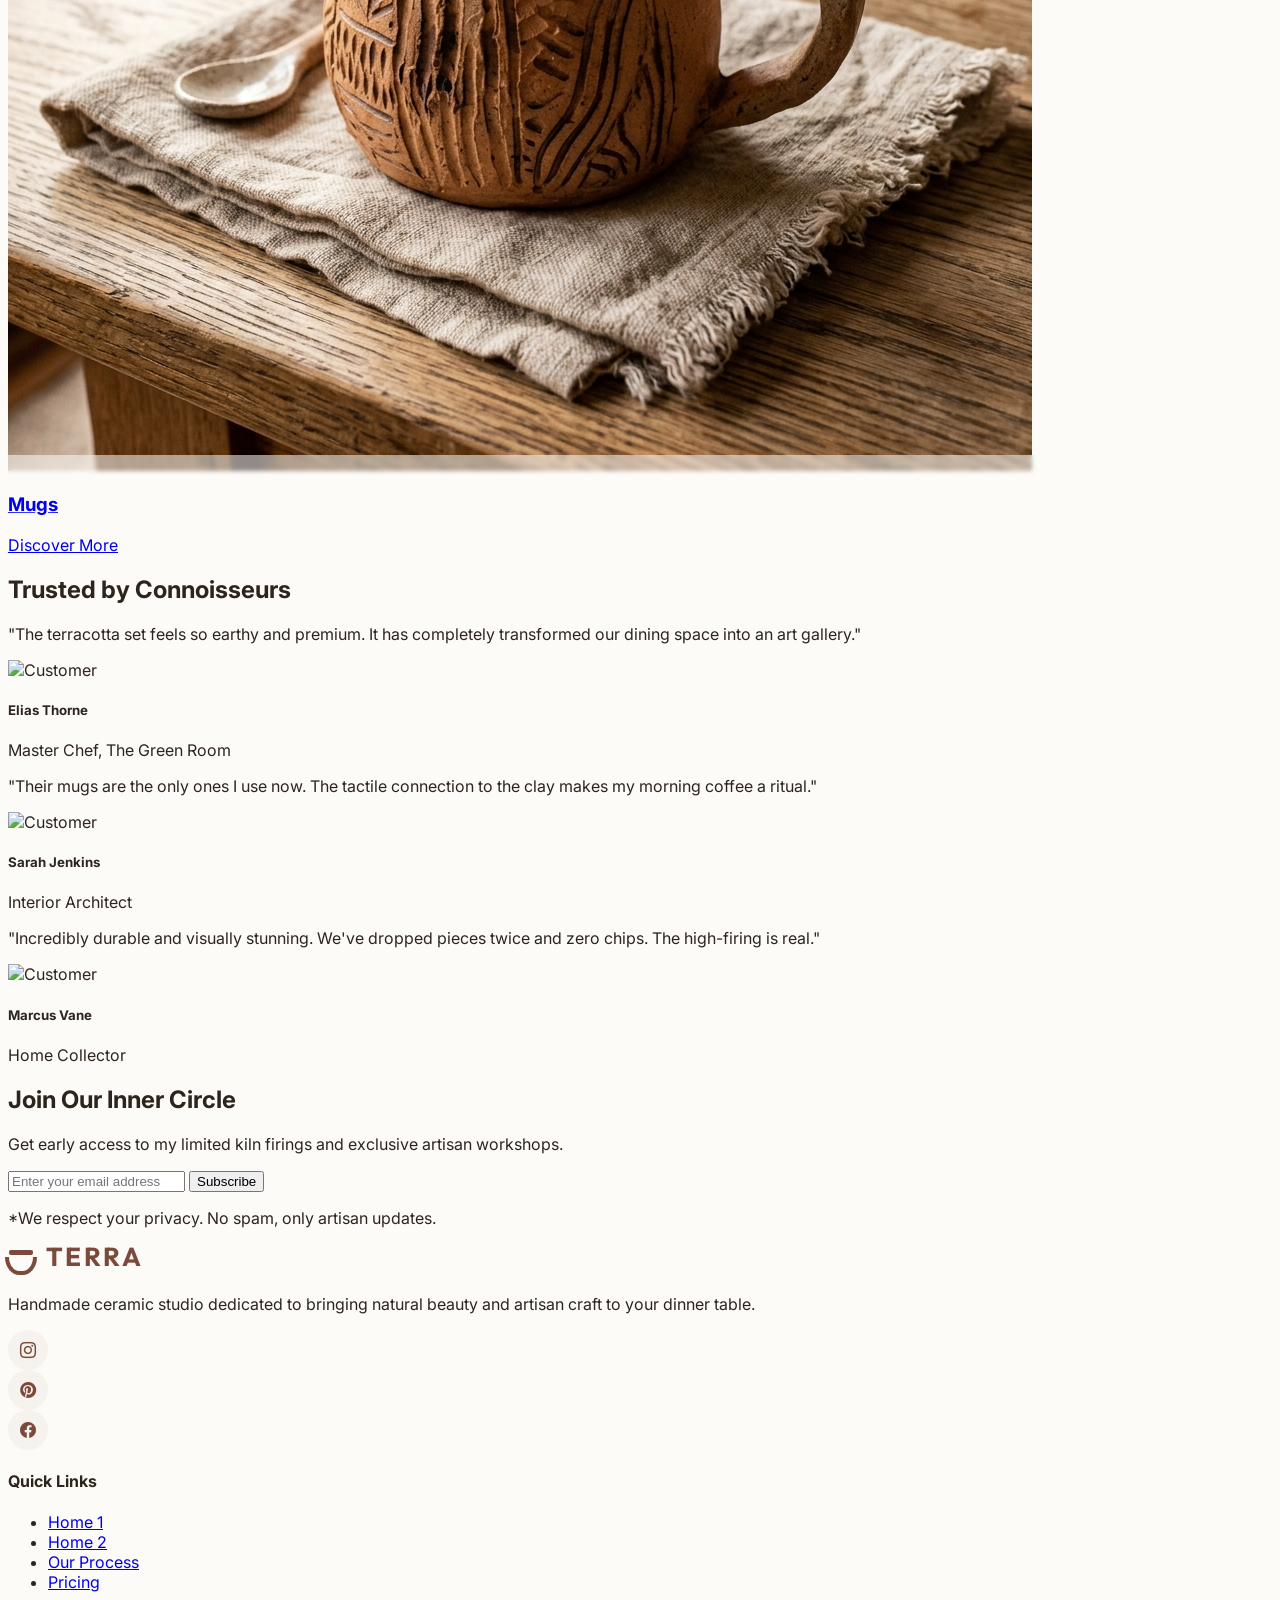
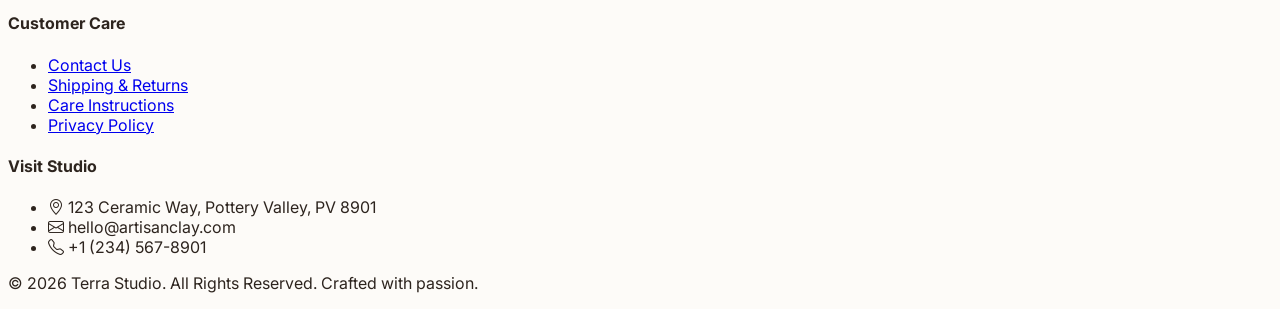
==== commit 39e3f121: "Corrections" ====
--- a/index.html
+++ b/index.html
@@ -53,46 +53,55 @@
             </a>
 
             <!-- Nav Menu -->
-            <div class="hidden md:flex items-center gap-8 font-medium tracking-wide text-sm">
+            <div class="hidden lg:flex items-center gap-6 font-medium tracking-wide text-[13px]">
                 <a href="index.html" class="text-primary border-b-2 border-primary">Home 1</a>
                 <a href="home2.html" class="hover:text-primary transition-colors">Home 2</a>
                 <a href="about.html" class="hover:text-primary transition-colors">About</a>
+                <a href="process.html" class="hover:text-primary transition-colors">Process</a>
+                <a href="pricing.html" class="hover:text-primary transition-colors">Pricing</a>
                 <a href="shop.html" class="hover:text-primary transition-colors">Shop</a>
                 <a href="contact.html" class="hover:text-primary transition-colors">Contact</a>
             </div>
 
             <!-- Utility Buttons -->
             <div class="flex items-center gap-4">
-                <a href="signup.html" class="hidden sm:inline-block btn-primary py-2 px-6 text-sm">Sign Up</a>
-                <button id="theme-toggle"
-                    class="p-2 rounded-full hover:bg-primary/5 dark:hover:bg-white/5 transition-colors text-lg"
+                <a href="signup.html" class="hidden lg:inline-block btn-primary py-2 px-6 text-sm">Sign Up</a>
+                <button
+                    class="theme-toggle p-2 rounded-full hover:bg-primary/5 dark:hover:bg-white/5 transition-colors text-lg"
                     aria-label="Toggle Theme">
                     <i class="bi bi-moon-fill"></i>
                 </button>
 
-                <button id="rtl-toggle"
-                    class="hidden sm:inline-block px-2 py-1 text-xs font-bold border border-primary/50 rounded hover:bg-primary hover:text-white transition-all uppercase"
+                <button
+                    class="rtl-toggle hidden lg:inline-block px-2 py-1 text-xs font-bold border border-primary/50 rounded hover:bg-primary hover:text-white transition-all uppercase"
                     aria-label="Toggle RTL">
                     RTL
                 </button>
 
                 <!-- Hamburger (Mobile Only) -->
-                <button id="menu-toggle" class="md:hidden p-2 text-2xl text-slate-900 dark:text-white" aria-label="Toggle Mobile Menu">
+                <button id="menu-toggle" class="lg:hidden p-2 text-2xl text-slate-900 dark:text-white" aria-label="Toggle Mobile Menu">
                     <i class="bi bi-list"></i>
                 </button>
             </div>
         </nav>
 
         <!-- Mobile Navigation Overlay -->
-        <div id="mobile-menu" class="md:hidden">
+        <div id="mobile-menu" class="lg:hidden">
+            <a href="index.html" class="mobile-nav-close" aria-label="Close to Home"><i class="bi bi-x-lg"></i></a>
             <a href="index.html" class="mobile-nav-link text-primary">Home 1</a>
             <a href="home2.html" class="mobile-nav-link">Home 2</a>
-            <a href="about.html" class="mobile-nav-link">About</a>
+            <a href="process.html" class="mobile-nav-link">Our Process</a>
+            <a href="pricing.html" class="mobile-nav-link">Pricing</a>
             <a href="shop.html" class="mobile-nav-link">Shop</a>
             <a href="contact.html" class="mobile-nav-link">Contact</a>
             
-            <div class="mt-8 flex gap-6">
-                <a href="signup.html" class="btn-primary py-3 px-8">Sign Up</a>
+            <div class="mt-8 flex flex-col items-center gap-6">
+                <a href="signup.html" class="btn-primary py-3 px-8 w-full text-center">Sign Up</a>
+                <div class="flex items-center gap-4">
+                    <button class="rtl-toggle px-6 py-2 text-sm font-bold border border-primary/50 dark:border-white/50 rounded hover:bg-primary hover:text-white transition-all uppercase" aria-label="Toggle RTL">
+                        RTL
+                    </button>
+                </div>
             </div>
         </div>
     </header>
@@ -113,7 +122,7 @@
                 <p class="text-slate-900 dark:text-slate-100 text-lg mb-10 font-medium leading-relaxed">Discover the
                     beauty of organic imperfections with our studio-made dinnerware, hand-thrown and kilned in the heart
                     of the countryside.</p>
-                <div class="flex gap-4">
+                <div class="flex justify-center gap-4">
                     <a href="shop.html" class="btn-primary text-base">Explore Shop</a>
                     <a href="about.html" class="btn-secondary text-base">Our Story</a>
                 </div>
@@ -127,7 +136,7 @@
             <div class="text-center mb-16 fade-in">
                 <h2 class="text-3xl lg:text-4xl font-heading font-bold mb-4">Curated Highlights</h2>
                 <div class="w-12 h-1 bg-primary mx-auto mb-6"></div>
-                <p class="max-w-xl mx-auto text-slate-500 dark:text-slate-400">Hand-selected pieces from our latest fall
+                <p class="max-w-xl mx-auto text-slate-800 dark:text-slate-200">Hand-selected pieces from our latest fall
                     firing, each with its own unique personality.</p>
             </div>
 
@@ -168,7 +177,8 @@
                 </div>
 
                 <!-- Product 3 -->
-                <div class="group reveal-left" style="transition-delay: 0.4s;">
+                <div class="md:col-span-2 lg:col-span-1 md:flex md:justify-center">
+                    <div class="group reveal-left w-full md:max-w-[calc(50%-20px)] lg:max-w-none" style="transition-delay: 0.4s;">
                     <div class="relative overflow-hidden aspect-square mb-6 bg-warm rounded-sm">
                         <img src="https://images.pexels.com/photos/6611421/pexels-photo-6611421.jpeg"
                             alt="Textured clay mug"
@@ -186,6 +196,7 @@
                     </div>
                 </div>
             </div>
+        </div>
 
             <div class="mt-16 text-center">
                 <a href="shop.html" class="btn-secondary inline-flex items-center gap-2">View All Products <i
@@ -202,21 +213,21 @@
                     <img src="assets/images/bts.png" alt="Pottery process"
                         class="rounded-sm shadow-2xl max-h-[500px] w-full object-cover">
                     <div
-                        class="absolute -bottom-6 -right-6 w-32 h-32 bg-secondary/80 backdrop-blur-md hidden lg:flex items-center justify-center p-4 text-center border border-primary/20 z-10">
-                        <p class="text-[10px] font-heading font-bold text-primary leading-tight">OVER 15 YEARS OF
+                        class="absolute -bottom-4 -right-4 lg:-bottom-6 lg:-right-6 w-24 h-24 lg:w-32 lg:h-32 bg-secondary/80 backdrop-blur-md flex items-center justify-center p-4 text-center border border-primary/20 z-10">
+                        <p class="text-[8px] lg:text-[10px] font-heading font-bold text-primary leading-tight">OVER 15 YEARS OF
                             ARTISANSHIP</p>
                     </div>
                 </div>
             </div>
-            <div class="lg:w-3/5">
+            <div class="lg:w-3/5 text-center lg:text-left flex flex-col items-center lg:items-start">
                 <h6 class="text-primary font-heading tracking-[0.2em] mb-4 text-sm font-semibold uppercase">The Maker's
                     Story</h6>
                 <h2 class="text-3xl lg:text-5xl font-heading font-bold mb-8 leading-tight">Every piece tells a story of
                     earth and fire.</h2>
-                <p class="text-slate-600 dark:text-slate-400 mb-6 leading-relaxed">Our pottery is born from the clay
+                <p class="text-slate-800 dark:text-slate-200 mb-6 leading-relaxed">Our pottery is born from the clay
                     fields of the valley, shaped by hand on a traditional wheel. We believe that dinnerware shouldn't
                     just be functional—it should be a tactile connection to nature.</p>
-                <p class="text-slate-600 dark:text-slate-400 mb-10 leading-relaxed">Using non-toxic, locally sourced
+                <p class="text-slate-800 dark:text-slate-200 mb-10 leading-relaxed">Using non-toxic, locally sourced
                     glazes, we fire our pieces in a carbon-neutral kiln, ensuring that your home is as sustainable as it
                     is beautiful.</p>
                 <a href="about.html" class="btn-primary px-10">Read Our Story</a>
@@ -227,6 +238,12 @@
     <!-- 4. Product Categories -->
     <section class="py-24 bg-white dark:bg-dark">
         <div class="container mx-auto px-6 lg:px-12">
+            <div class="max-w-3xl mx-auto text-center mb-20 fade-in">
+                <h6 class="text-primary font-heading tracking-[0.3em] mb-4 text-xs font-semibold uppercase">The Studio Shop</h6>
+                <h2 class="text-4xl lg:text-5xl font-heading font-bold mb-6">Explore our curated collections.</h2>
+                <p class="text-slate-800 dark:text-slate-200 text-lg font-medium leading-relaxed max-w-2xl mx-auto">From daily
+                    essentials to heirloom statement pieces, find the perfect fit for your artisan table.</p>
+            </div>
             <div class="grid grid-cols-1 md:grid-cols-3 gap-8">
                 <!-- Category 1 -->
                 <a href="shop.html?cat=plates"
@@ -350,10 +367,10 @@
     <!-- Footer -->
     <footer class="bg-white dark:bg-dark py-16 border-t border-primary/10 dark:border-white/10">
         <div class="container mx-auto px-6 lg:px-12">
-            <div class="grid grid-cols-1 md:grid-cols-4 gap-12 mb-16">
+            <div class="grid grid-cols-1 sm:grid-cols-2 lg:grid-cols-4 gap-12 mb-16">
                 <!-- Branding -->
                 <div class="col-span-1 md:col-span-1">
-                    <a href="index.html" class="flex items-center gap-3 mb-6 font-heading font-bold text-2xl tracking-widest text-primary dark:text-secondary">
+                    <a href="index.html" class="terra-brand" aria-label="Terra Home">
                         <div class="terra-icon"></div>
                         <span>TERRA</span>
                     </a>
@@ -371,8 +388,8 @@
                     <ul class="space-y-4 text-sm text-slate-700 dark:text-slate-300">
                         <li><a href="index.html" class="hover:text-primary transition-colors">Home 1</a></li>
                         <li><a href="home2.html" class="hover:text-primary transition-colors">Home 2</a></li>
-                        <li><a href="about.html" class="hover:text-primary transition-colors">Our Story</a></li>
-                        <li><a href="shop.html" class="hover:text-primary transition-colors">Shop</a></li>
+                        <li><a href="process.html" class="hover:text-primary transition-colors">Our Process</a></li>
+                        <li><a href="pricing.html" class="hover:text-primary transition-colors">Pricing</a></li>
                     </ul>
                 </div>
 
@@ -420,7 +437,7 @@
                 <h6 class="text-primary font-heading tracking-[0.2em] mb-4 text-xs font-semibold uppercase">Limited Time
                     Offer</h6>
                 <h2 class="text-3xl lg:text-4xl font-heading font-bold mb-4">Take 15% Off Your First Set</h2>
-                <p class="text-slate-500 dark:text-slate-400 mb-8 text-sm leading-relaxed">Join our mailing list and
+                <p class="text-slate-800 dark:text-slate-200 mb-8 text-sm leading-relaxed">Join our mailing list and
                     receive an exclusive discount on your organic stoneware collection.</p>
                 <form class="flex flex-col gap-3">
                     <input type="email" placeholder="Email address"
--- a/style.css
+++ b/style.css
@@ -12,6 +12,15 @@
 }
 
 /* Base resets & theme logic */
+/* Global Utilities */
+.no-scrollbar::-webkit-scrollbar {
+    display: none;
+}
+.no-scrollbar {
+    -ms-overflow-style: none;
+    scrollbar-width: none;
+}
+
 html {
   scroll-behavior: smooth;
 }
@@ -142,6 +151,24 @@
 .terra-brand span {
   font-size: 26px; /* Optimized font size for brand impact */
   display: block;
+}
+
+.dark .terra-brand {
+  color: var(--secondary);
+}
+
+.terra-brand {
+  display: flex !important;
+  flex-direction: row !important;
+  align-items: center !important;
+  gap: 0.75rem !important;
+  text-decoration: none !important;
+  color: var(--primary);
+  margin-bottom: 1.5rem;
+  font-family: var(--font-heading);
+  font-weight: 700;
+  font-size: 1.5rem;
+  letter-spacing: 0.1em;
 }
 
 .dark .terra-brand {
@@ -293,20 +320,22 @@
 #mobile-menu {
   position: fixed;
   inset: 0;
-  background-color: #ffffff; /* Explicitly solid white */
-  z-index: 9999;
+  width: 100vw;
+  height: 100vh;
+  background-color: #FDFBF8 !important; /* Force solid artisanal light background */
+  z-index: 999999 !important;
   display: flex !important;
   flex-direction: column;
   align-items: center;
   justify-content: center;
   transform: translateX(100%);
-  transition: transform 0.3s ease-out;
+  transition: transform 0.4s cubic-bezier(0.165, 0.84, 0.44, 1), visibility 0.4s;
   visibility: hidden;
   pointer-events: none;
 }
 
 .dark #mobile-menu {
-  background-color: #111111; /* Explicitly solid dark */
+  background-color: #1A1A1A !important; /* Force solid artisanal dark background */
 }
 
 #mobile-menu.active {
@@ -317,11 +346,12 @@
 
 .mobile-nav-link {
   font-family: var(--font-heading);
-  font-size: 2.5rem;
+  font-size: 1.5rem;
   font-weight: 700;
-  margin-bottom: 2.5rem;
+  margin-bottom: 2rem;
   transition: all 0.3s ease;
   color: var(--text-main);
+  letter-spacing: 1px;
 }
 
 .dark .mobile-nav-link {
@@ -331,6 +361,24 @@
 .mobile-nav-link:hover {
   color: var(--primary);
   transform: scale(1.05);
+}
+
+.mobile-nav-close {
+  position: absolute;
+  top: 30px;
+  right: 30px;
+  font-size: 1.5rem;
+  color: var(--text-main);
+  transition: all 0.3s ease;
+}
+
+.dark .mobile-nav-close {
+  color: var(--text-light);
+}
+
+.mobile-nav-close:hover {
+  transform: rotate(90deg);
+  color: var(--primary);
 }
 
 #menu-toggle {
@@ -343,17 +391,7 @@
   max-height: 100vh !important;
 }
 
-.mobile-nav-link {
-  font-family: var(--font-heading);
-  font-size: 2rem;
-  font-weight: 700;
-  margin-bottom: 2rem;
-  transition: color 0.3s ease;
-}
-
-.mobile-nav-link:hover {
-  color: var(--primary);
-}
+
 
 #menu-toggle {
   z-index: 1200;
@@ -402,16 +440,37 @@
   transition: background-color 0.4s ease;
   pointer-events: none;
   z-index: 5;
-  background-color: rgba(253, 251, 248, 0.4); /* Light Mode: Light Overlay */
+  background-color: rgba(253, 251, 248, 0.55); /* Improved contrast in light mode */
+  backdrop-filter: blur(2px); /* Subtle blur helps text pop on busy backgrounds */
 }
 
 .dark .bg-overlay {
-  background-color: rgba(0, 0, 0, 0.65); /* Dark Mode: Dark Overlay */
+  background-color: rgba(0, 0, 0, 0.7); /* Deeper shadow for dark mode */
+  backdrop-filter: blur(2px);
 }
 
 .overlay-content {
   position: relative;
   z-index: 10;
+}
+
+/* Visibility Enhancements for Overlays */
+.overlay-content h1,
+.overlay-content h2,
+.overlay-content h3,
+.overlay-content h5,
+.overlay-content h6,
+.overlay-content p {
+  text-shadow: 0 0 15px rgba(253, 251, 248, 0.9), 0 0 45px rgba(253, 251, 248, 0.6);
+}
+
+.dark .overlay-content h1,
+.dark .overlay-content h2,
+.dark .overlay-content h3,
+.dark .overlay-content h5,
+.dark .overlay-content h6,
+.dark .overlay-content p {
+  text-shadow: 0 0 15px rgba(0, 0, 0, 0.9), 0 0 45px rgba(0, 0, 0, 0.6);
 }
 
 /* Popups */
@@ -429,3 +488,33 @@
 .popup.show {
   display: flex;
 }
+
+/* Footer Link Hover Effects */
+footer a:not(.terra-brand, .social-icon) {
+  position: relative;
+  display: inline-block;
+  transition: transform 0.3s ease;
+}
+
+footer a:not(.terra-brand, .social-icon)::after {
+  content: '';
+  position: absolute;
+  width: 0;
+  height: 1.5px;
+  bottom: -2px;
+  left: 0;
+  background-color: var(--primary);
+  transition: width 0.3s cubic-bezier(0.165, 0.84, 0.44, 1);
+}
+
+.dark footer a:not(.terra-brand, .social-icon)::after {
+  background-color: var(--secondary);
+}
+
+footer a:not(.terra-brand, .social-icon):hover {
+  transform: translateX(3px);
+}
+
+footer a:not(.terra-brand, .social-icon):hover::after {
+  width: 100%;
+}
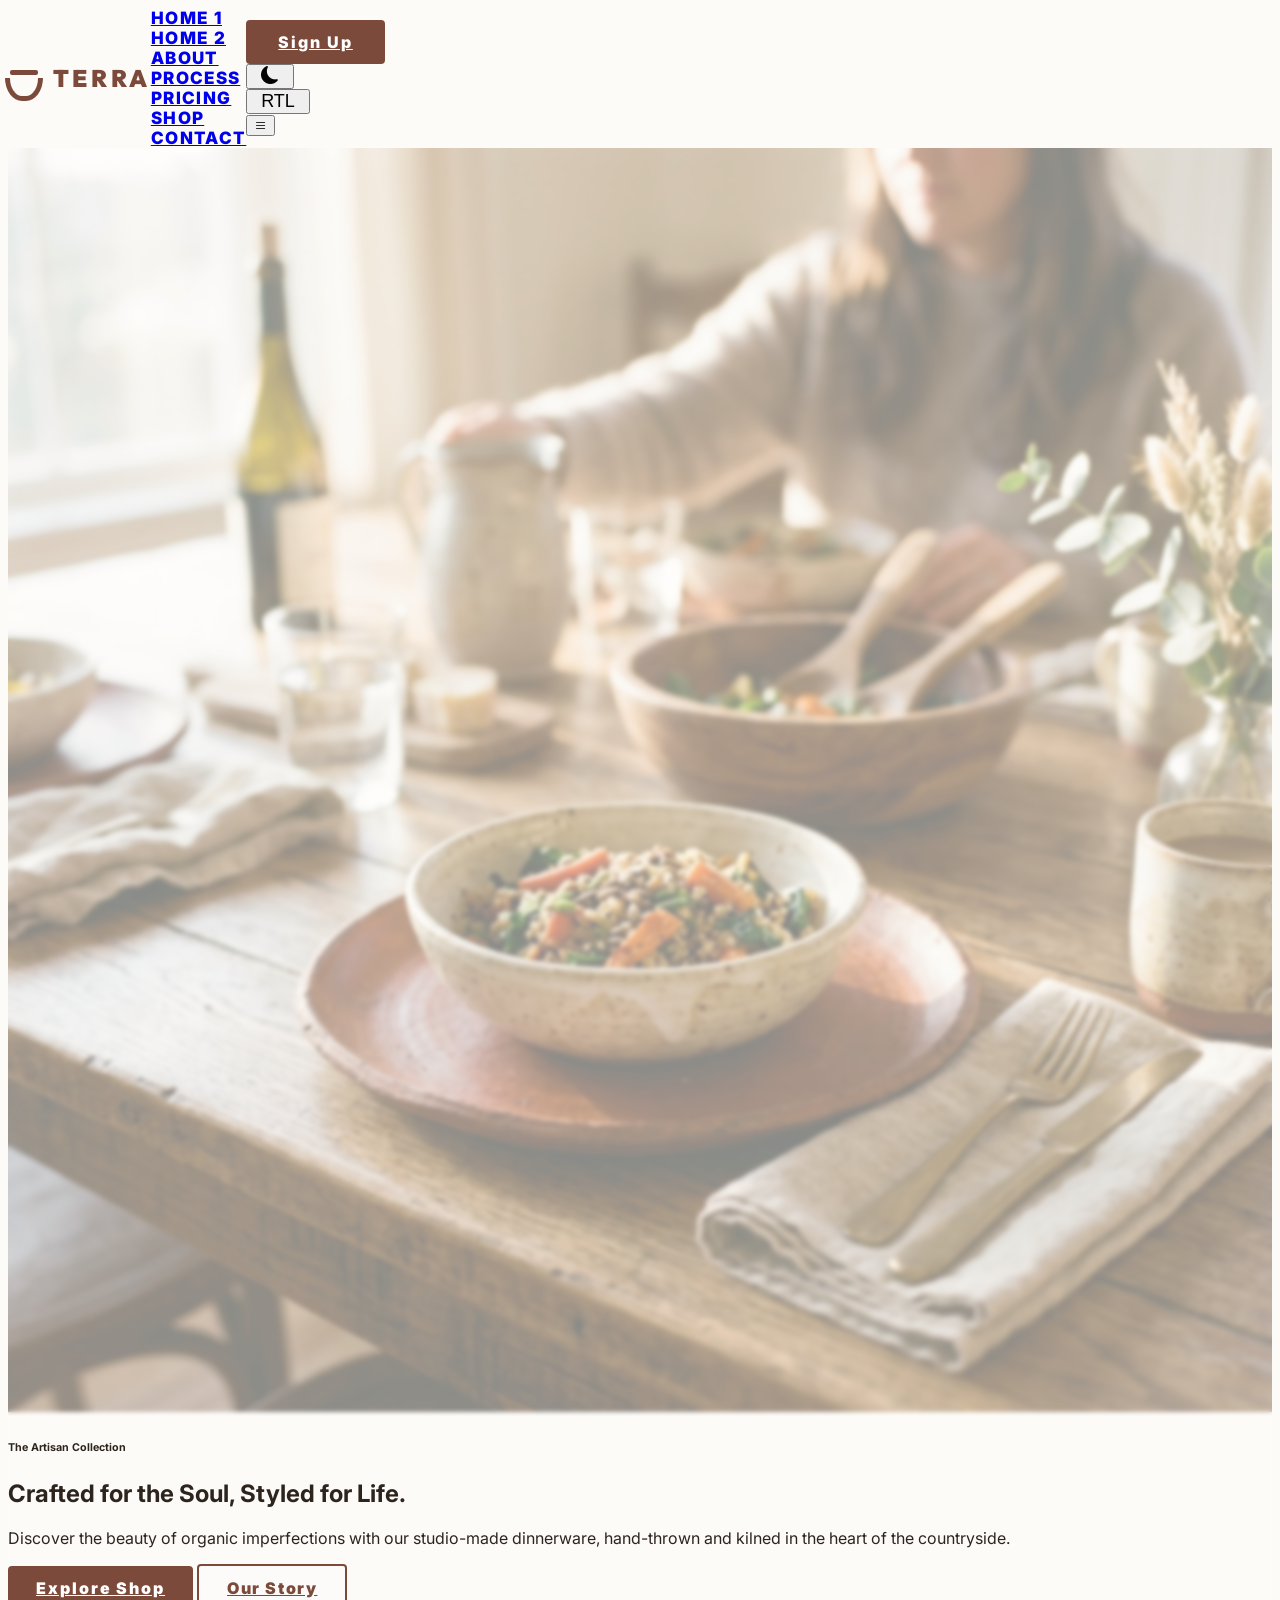
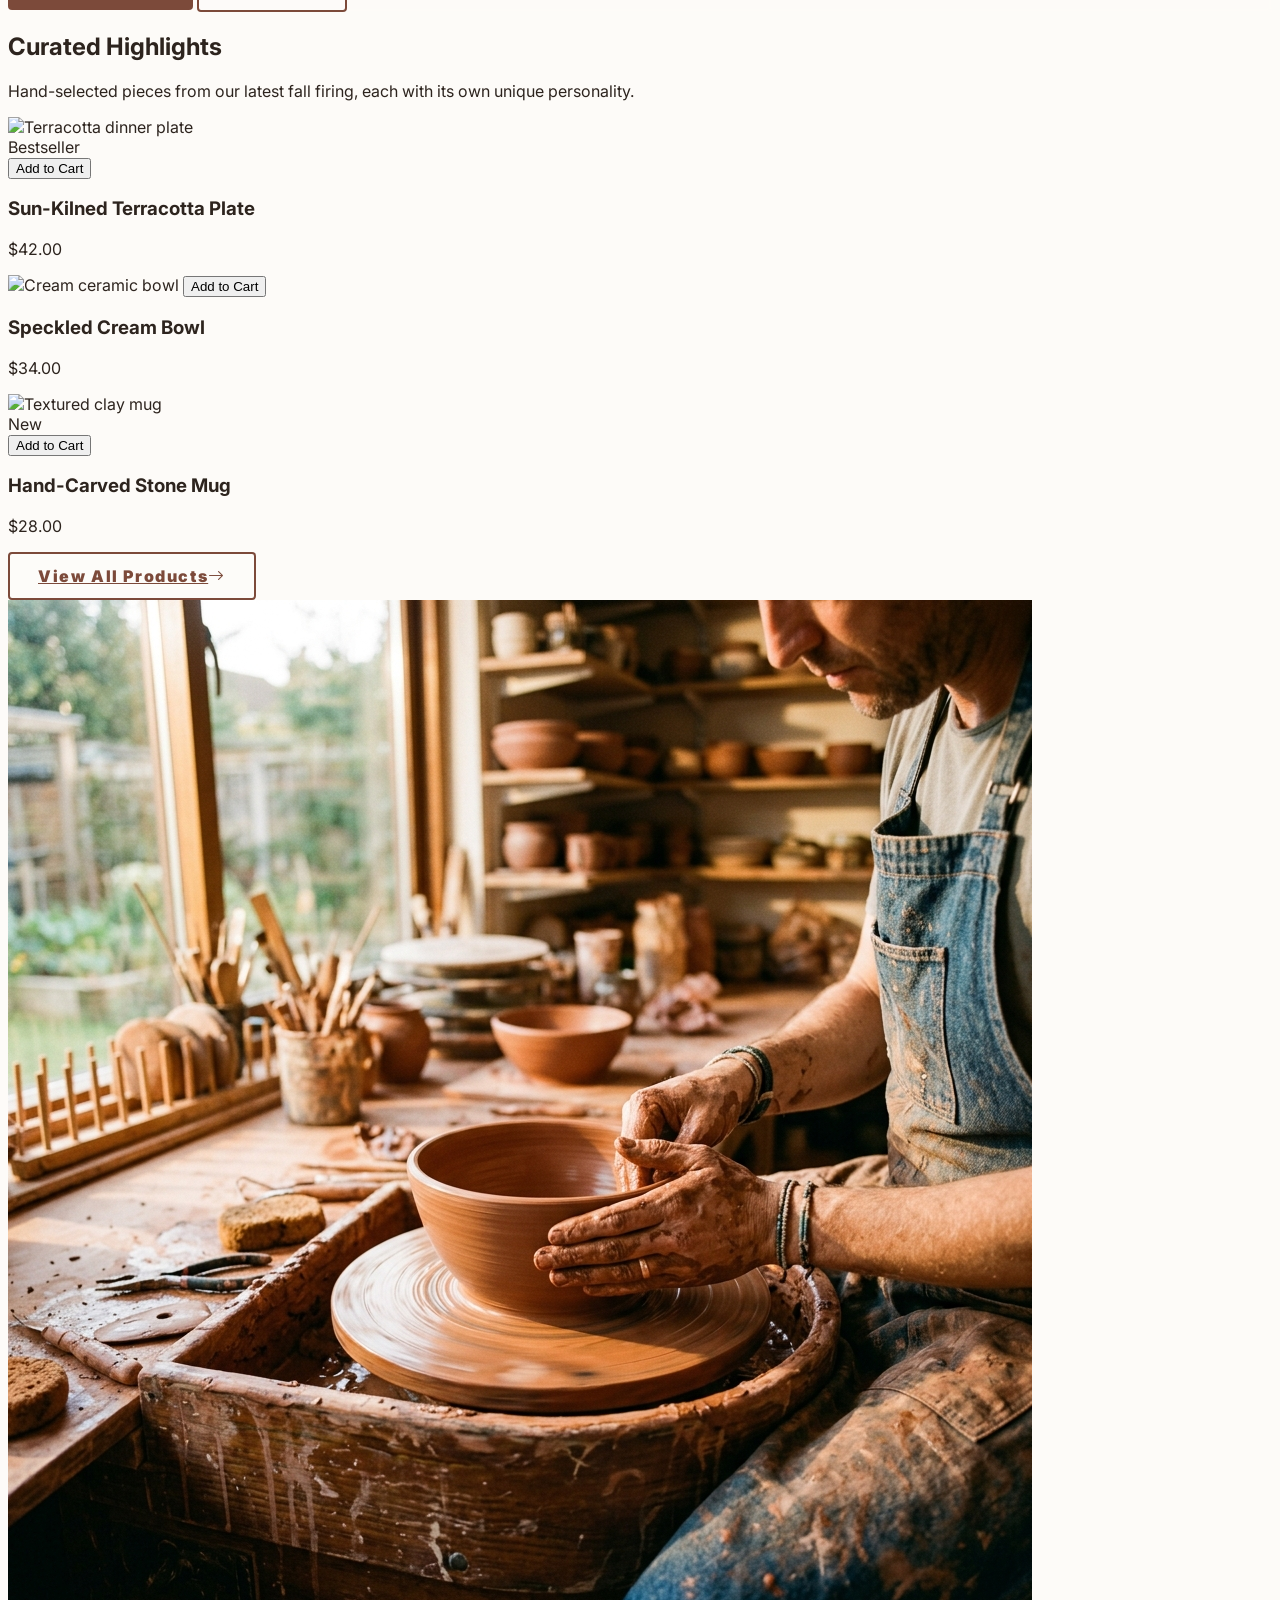
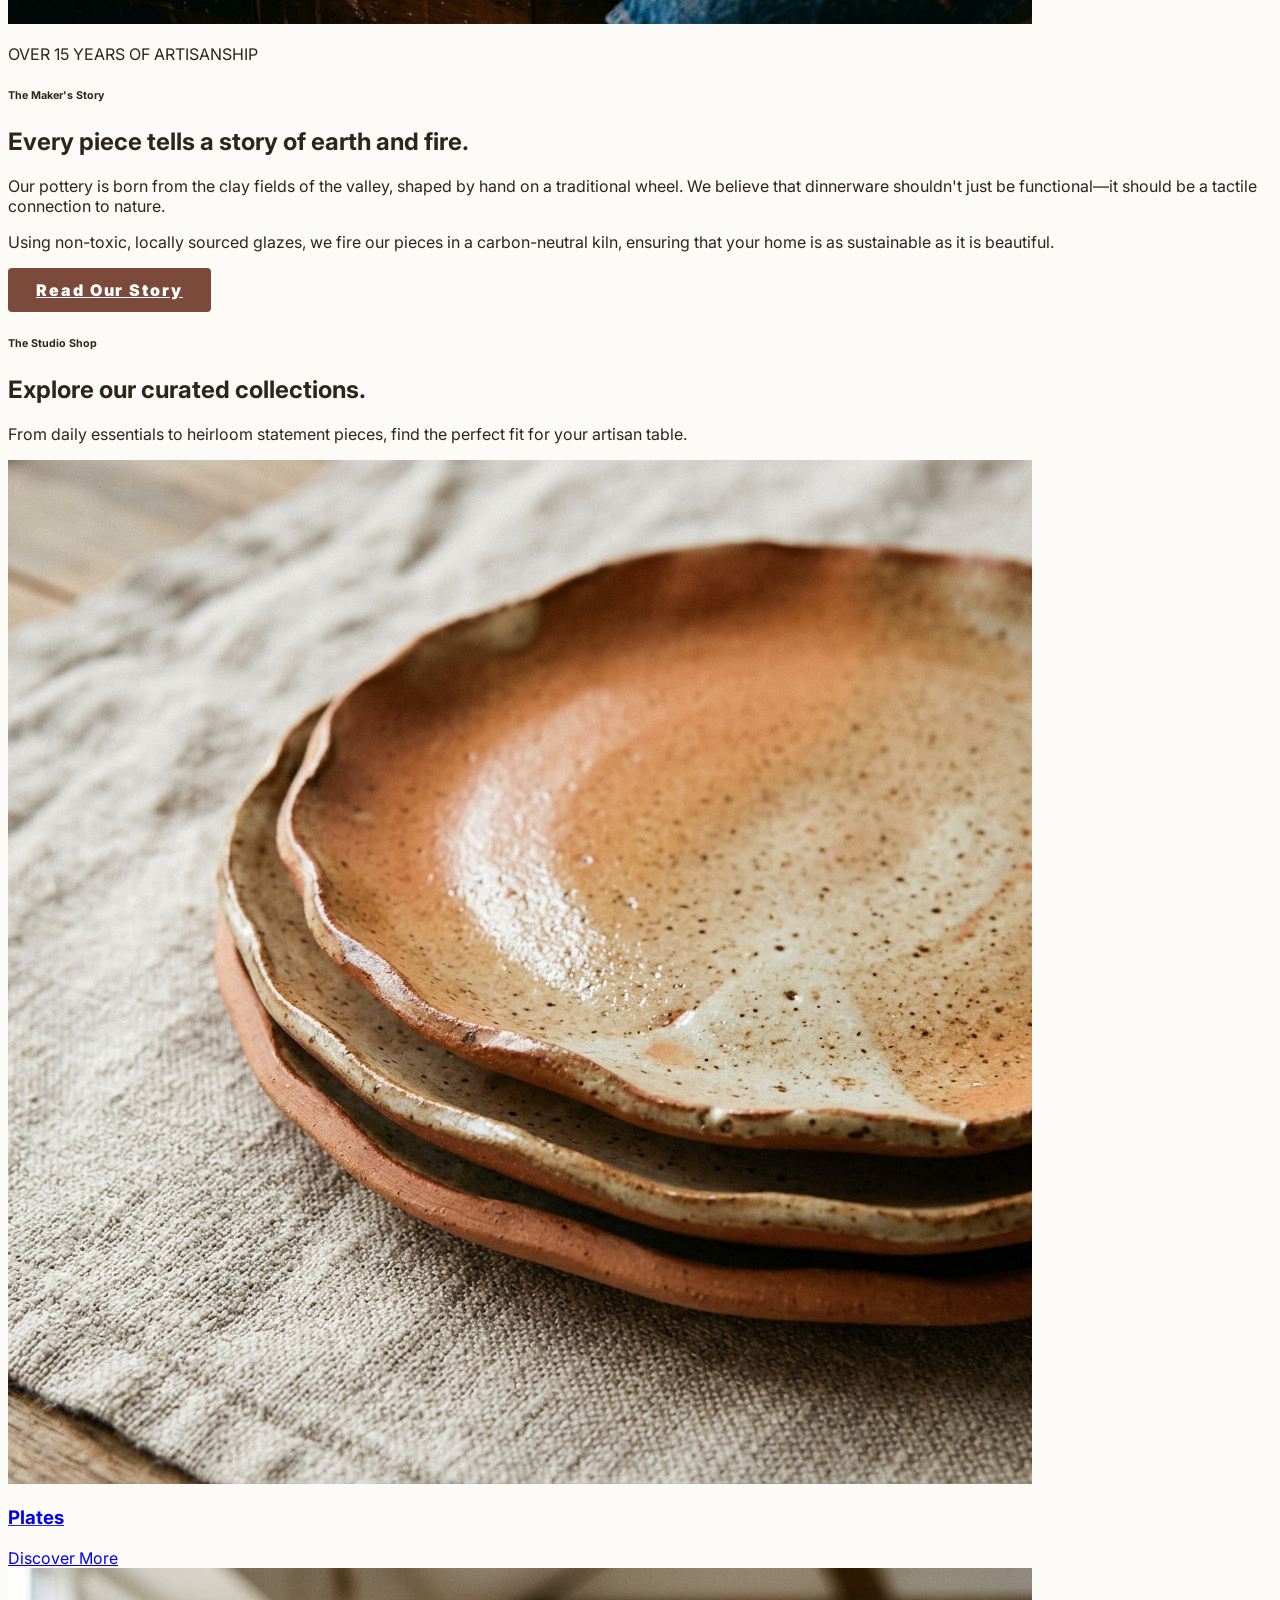
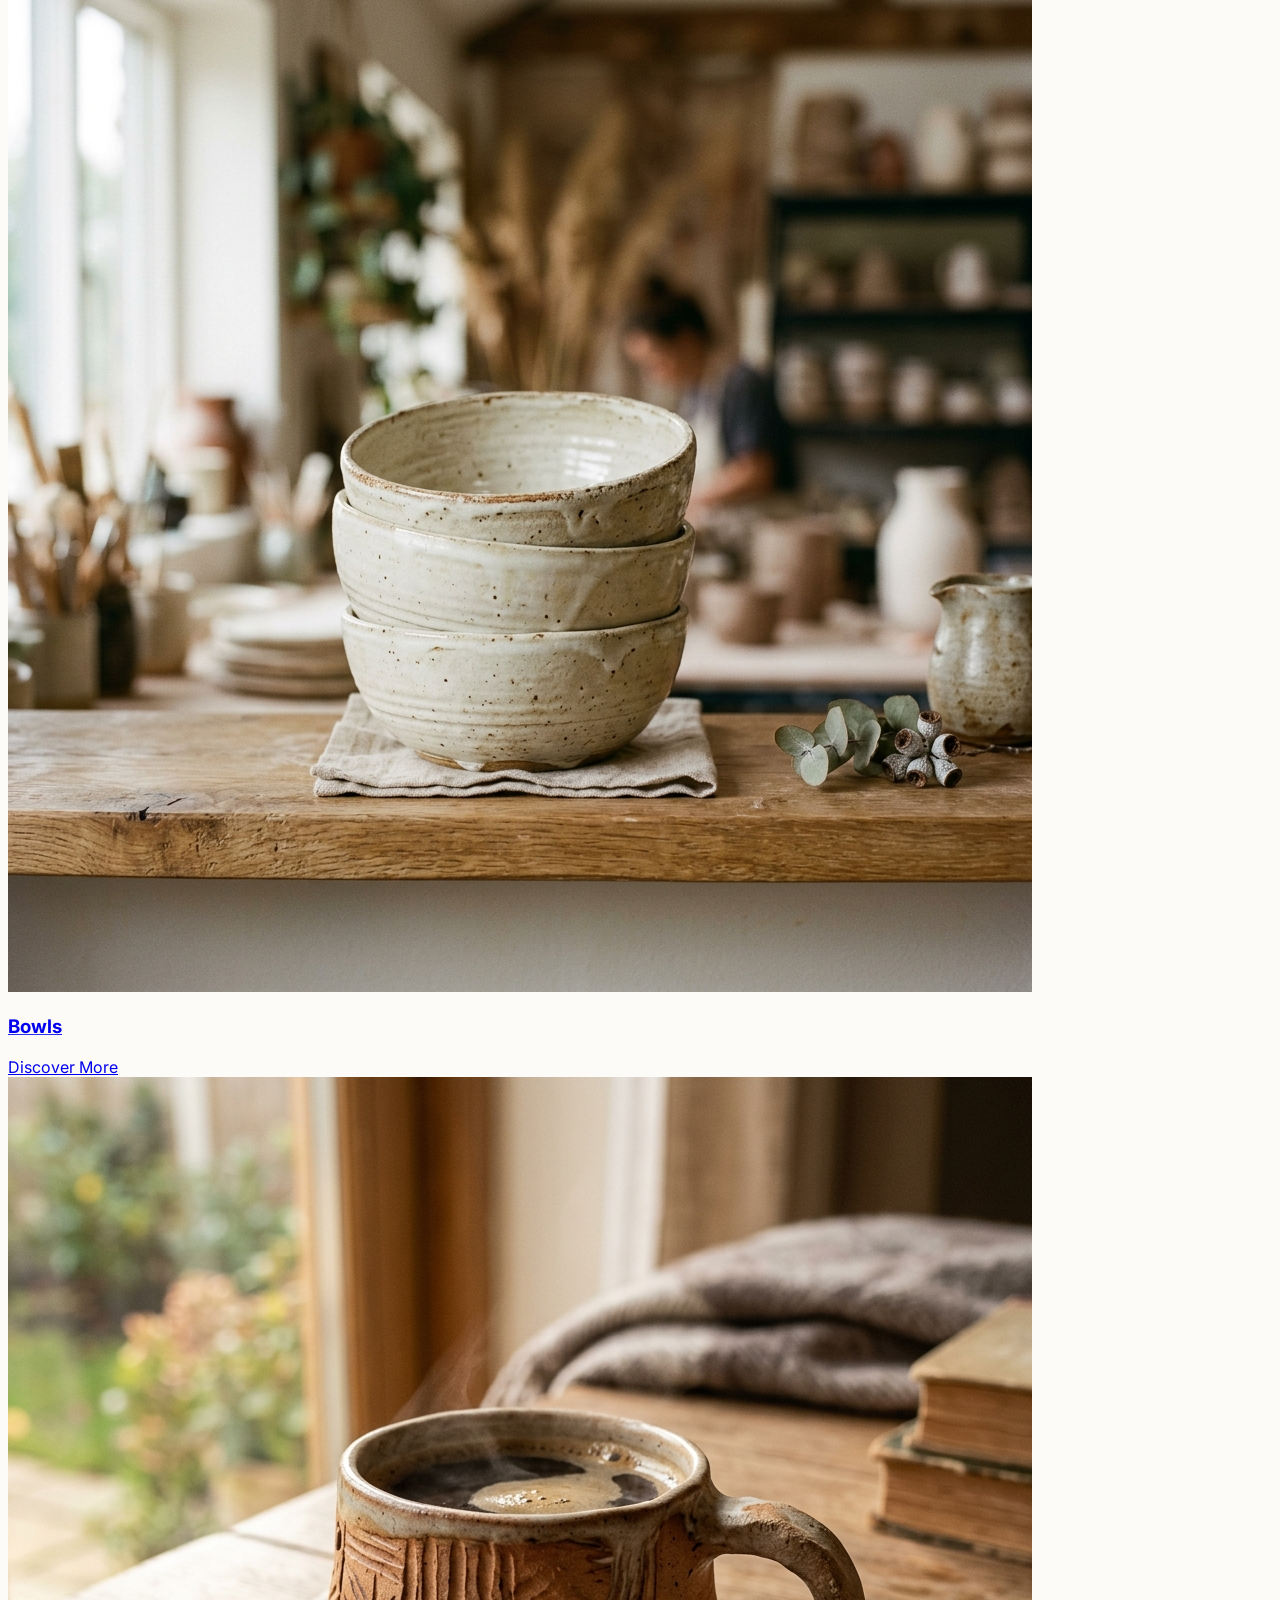
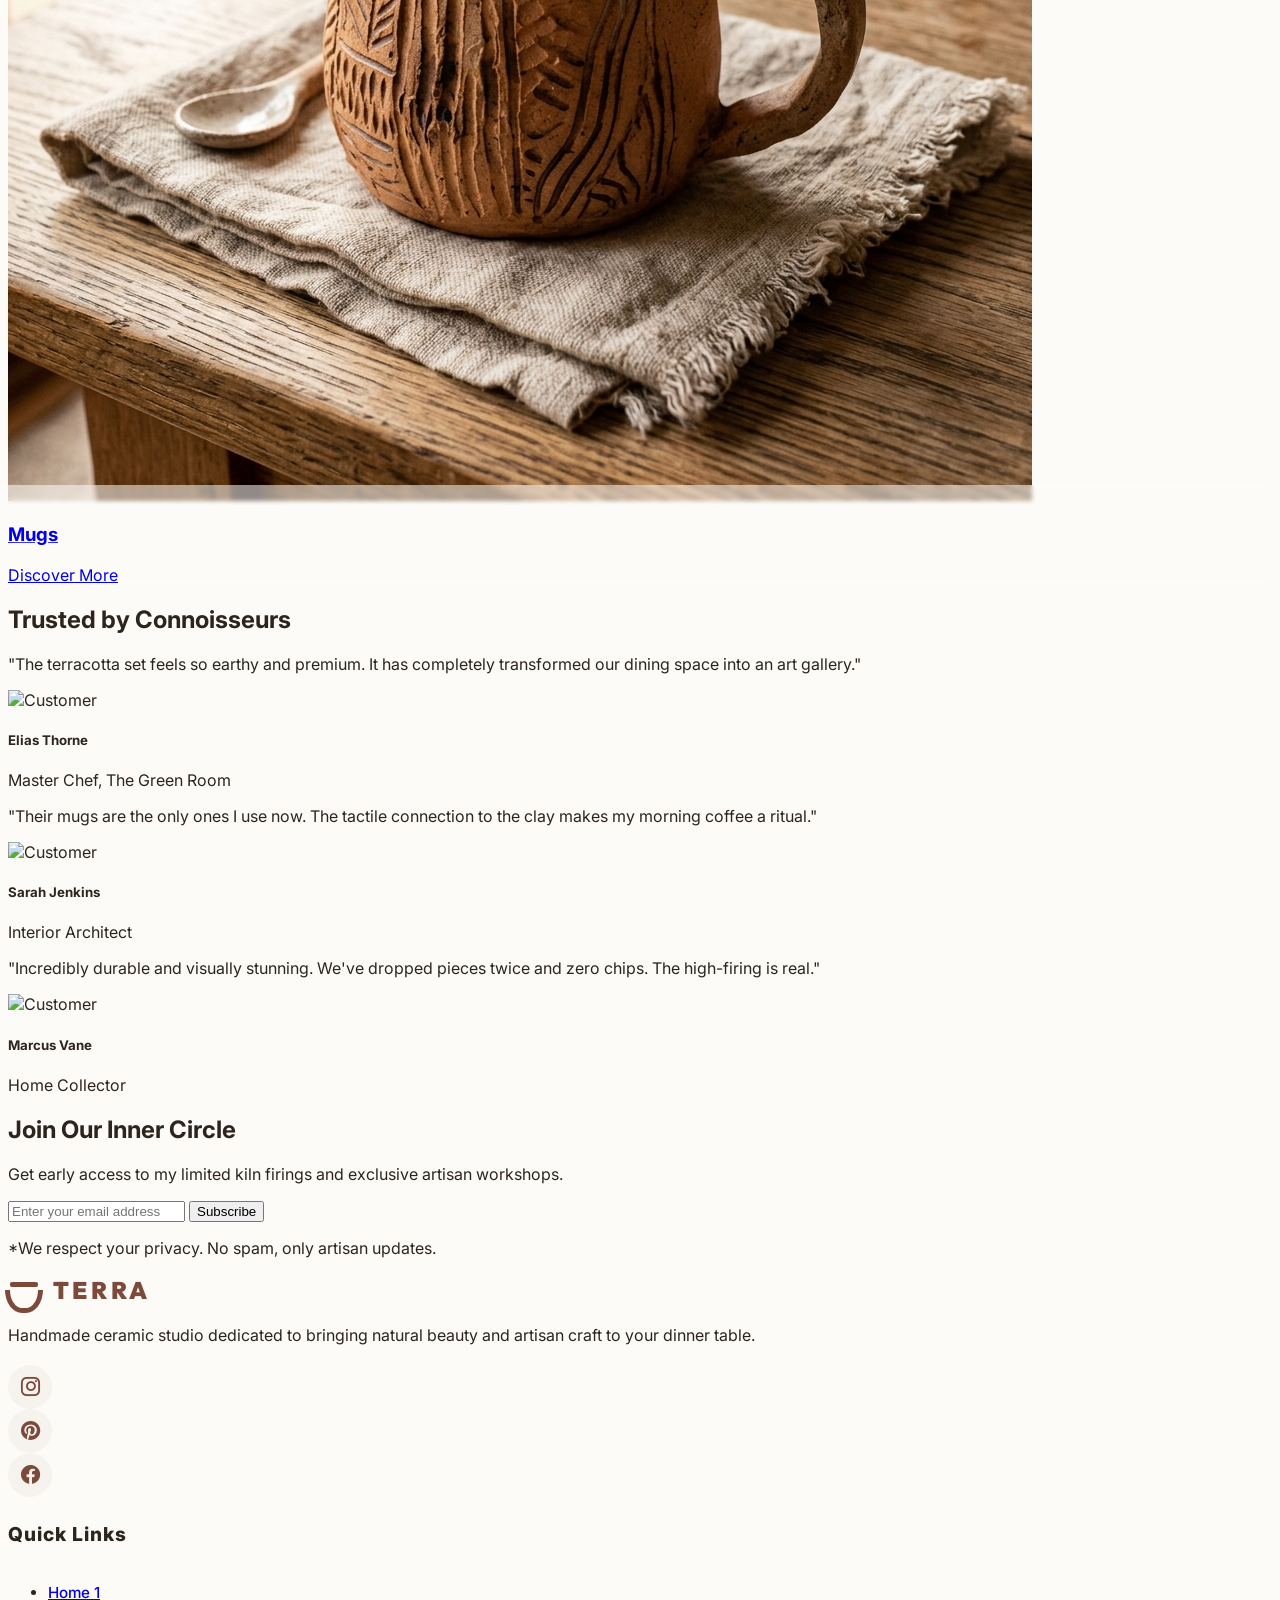
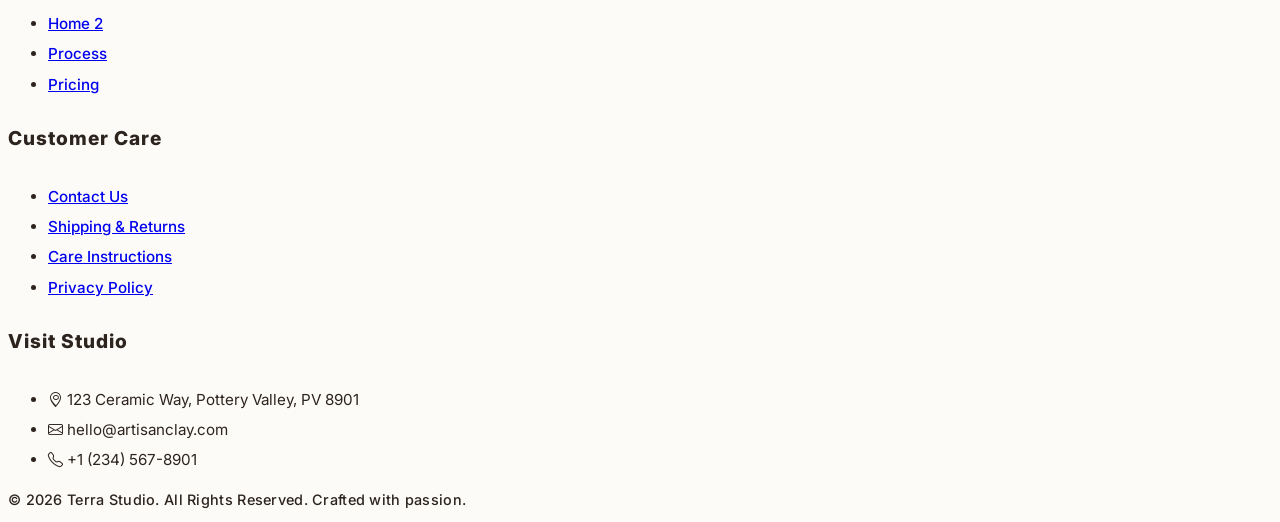
==== commit 5f2d9acb: "changes" ====
--- a/index.html
+++ b/index.html
@@ -44,8 +44,8 @@
 <body class="bg-light dark:bg-dark text-slate-800 dark:text-light transition-colors duration-300">
 
     <!-- Header -->
-    <header class="fixed top-0 w-full z-50 border-b border-primary/10 dark:border-white/10">
-        <nav class="container mx-auto px-6 lg:px-12 py-4 flex items-center justify-between">
+    <header class="fixed top-0 w-full z-50 border-b border-primary/10 dark:border-white/10 glass-nav">
+        <nav class="container mx-auto px-6 lg:px-12 flex items-center justify-between">
             <!-- Brand -->
             <a href="index.html" class="terra-brand" aria-label="Terra Home">
                 <div class="terra-icon"></div>
@@ -53,7 +53,7 @@
             </a>
 
             <!-- Nav Menu -->
-            <div class="hidden lg:flex items-center gap-6 font-medium tracking-wide text-[13px]">
+            <div class="hidden lg:flex items-center gap-6 font-medium tracking-wide text-[13px] text-slate-600 dark:text-slate-400">
                 <a href="index.html" class="text-primary border-b-2 border-primary">Home 1</a>
                 <a href="home2.html" class="hover:text-primary transition-colors">Home 2</a>
                 <a href="about.html" class="hover:text-primary transition-colors">About</a>
@@ -90,7 +90,7 @@
             <a href="index.html" class="mobile-nav-close" aria-label="Close to Home"><i class="bi bi-x-lg"></i></a>
             <a href="index.html" class="mobile-nav-link text-primary">Home 1</a>
             <a href="home2.html" class="mobile-nav-link">Home 2</a>
-            <a href="process.html" class="mobile-nav-link">Our Process</a>
+            <a href="process.html" class="mobile-nav-link">Process</a>
             <a href="pricing.html" class="mobile-nav-link">Pricing</a>
             <a href="shop.html" class="mobile-nav-link">Shop</a>
             <a href="contact.html" class="mobile-nav-link">Contact</a>
@@ -108,7 +108,7 @@
 
     <!-- 1. Hero Section -->
     <section class="relative h-screen flex items-center overflow-hidden hero-img-container">
-        <img src="assets/images/hero1.png" alt="Handmade ceramics" class="hero-img absolute inset-0">
+        <img src="assets/images/hero1.png" alt="Handmade ceramics" class="hero-img absolute inset-0 w-full h-full object-cover">
         <div class="bg-overlay"></div>
 
         <div class="container mx-auto px-6 lg:px-12 relative z-10 overlay-content text-center">
@@ -374,7 +374,7 @@
                         <div class="terra-icon"></div>
                         <span>TERRA</span>
                     </a>
-                    <p class="text-slate-900 dark:text-slate-200 text-sm leading-relaxed mb-6">Handmade ceramic studio dedicated to bringing natural beauty and artisan craft to your dinner table.</p>
+                    <p class="text-slate-800 dark:text-slate-100 text-sm leading-relaxed mb-6">Handmade ceramic studio dedicated to bringing natural beauty and artisan craft to your dinner table.</p>
                     <div class="flex gap-4">
                         <a href="#" class="social-icon" aria-label="Instagram"><i class="bi bi-instagram"></i></a>
                         <a href="#" class="social-icon" aria-label="Pinterest"><i class="bi bi-pinterest"></i></a>
@@ -384,19 +384,19 @@
 
                 <!-- Links Quick -->
                 <div>
-                    <h4 class="font-heading font-bold text-lg mb-6">Quick Links</h4>
-                    <ul class="space-y-4 text-sm text-slate-700 dark:text-slate-300">
+                    <h4 class="font-heading font-bold text-lg mb-6 text-primary dark:text-white">Quick Links</h4>
+                    <ul class="space-y-4 text-sm text-slate-800 dark:text-slate-200">
                         <li><a href="index.html" class="hover:text-primary transition-colors">Home 1</a></li>
                         <li><a href="home2.html" class="hover:text-primary transition-colors">Home 2</a></li>
-                        <li><a href="process.html" class="hover:text-primary transition-colors">Our Process</a></li>
+                        <li><a href="process.html" class="hover:text-primary transition-colors">Process</a></li>
                         <li><a href="pricing.html" class="hover:text-primary transition-colors">Pricing</a></li>
                     </ul>
                 </div>
 
                 <!-- Links Customer -->
                 <div>
-                    <h4 class="font-heading font-bold text-lg mb-6">Customer Care</h4>
-                    <ul class="space-y-4 text-sm text-slate-700 dark:text-slate-300">
+                    <h4 class="font-heading font-bold text-lg mb-6 text-primary dark:text-white">Customer Care</h4>
+                    <ul class="space-y-4 text-sm text-slate-800 dark:text-slate-200">
                         <li><a href="contact.html" class="hover:text-primary transition-colors">Contact Us</a></li>
                         <li><a href="#" class="hover:text-primary transition-colors">Shipping & Returns</a></li>
                         <li><a href="#" class="hover:text-primary transition-colors">Care Instructions</a></li>
@@ -406,19 +406,16 @@
 
                 <!-- Contact -->
                 <div>
-                    <h4 class="font-heading font-bold text-lg mb-6">Visit Studio</h4>
-                    <ul class="space-y-4 text-sm text-slate-700 dark:text-slate-300">
-                        <li class="flex items-start gap-3"><i class="bi bi-geo-alt text-primary"></i> 123 Ceramic Way,
-                            Pottery Valley, PV 8901</li>
-                        <li class="flex items-start gap-3"><i class="bi bi-envelope text-primary"></i>
-                            hello@artisanclay.com</li>
-                        <li class="flex items-start gap-3"><i class="bi bi-telephone text-primary"></i> +1 (234)
-                            567-8901</li>
+                    <h4 class="font-heading font-bold text-lg mb-6 text-primary dark:text-white">Visit Studio</h4>
+                    <ul class="space-y-4 text-sm text-slate-800 dark:text-slate-200">
+                        <li class="flex items-start gap-3"><i class="bi bi-geo-alt text-primary"></i> 123 Ceramic Way, Pottery Valley, PV 8901</li>
+                        <li class="flex items-start gap-3"><i class="bi bi-envelope text-primary"></i> hello@artisanclay.com</li>
+                        <li class="flex items-start gap-3"><i class="bi bi-telephone text-primary"></i> +1 (234) 567-8901</li>
                     </ul>
                 </div>
             </div>
 
-            <div class="pt-8 border-t border-primary/10 dark:border-white/10 text-center text-slate-500 dark:text-slate-400 text-xs">
+            <div class="pt-8 border-t border-primary/10 dark:border-white/10 text-center text-slate-600 dark:text-slate-300 text-xs">
                 <p>&copy; 2026 Terra Studio. All Rights Reserved. Crafted with passion.</p>
             </div>
         </div>
--- a/style.css
+++ b/style.css
@@ -80,12 +80,14 @@
 }
 
 .btn-secondary {
-  border: 1.5px solid var(--primary);
-  color: var(--primary);
+  border: 2px solid var(--primary);
+  color: var(--primary);
+  background-color: rgba(255, 255, 255, 0.15); /* Subtle backing for visibility in light mode */
   border-radius: 4px;
   padding: 12px 28px;
   transition: all 0.3s ease;
-  font-weight: 500;
+  font-weight: 900 !important; /* Bold and Strong */
+  letter-spacing: 0.1em;
   display: inline-flex;
   align-items: center;
   justify-content: center;
@@ -94,14 +96,19 @@
 .dark .btn-secondary {
   border-color: var(--secondary);
   color: var(--secondary);
+  background-color: rgba(0, 0, 0, 0.2);
 }
 
 .btn-secondary:hover {
   background-color: var(--primary);
-  color: #fff;
+  color: #fff !important;
   transform: translateY(-3px) scale(1.03);
-  box-shadow: 0 10px 20px rgba(124, 74, 58, 0.1);
-  letter-spacing: 0.5px;
+  box-shadow: 0 10px 20px rgba(124, 74, 58, 0.15);
+}
+
+.dark .btn-secondary:hover {
+  background-color: var(--secondary);
+  color: var(--primary) !important;
 }
 
 .bg-overlay {
@@ -138,37 +145,18 @@
 
 /* Terra Brand Identity */
 .terra-brand {
-  display: flex;
-  align-items: center;
-  gap: 12px;
-  font-family: var(--font-heading);
-  font-weight: 700;
-  letter-spacing: 2px;
-  color: var(--primary);
-  line-height: 1;
-}
-
-.terra-brand span {
-  font-size: 26px; /* Optimized font size for brand impact */
-  display: block;
-}
-
-.dark .terra-brand {
-  color: var(--secondary);
-}
-
-.terra-brand {
   display: flex !important;
   flex-direction: row !important;
   align-items: center !important;
-  gap: 0.75rem !important;
+  gap: 0.8rem !important;
   text-decoration: none !important;
   color: var(--primary);
-  margin-bottom: 1.5rem;
+  margin-bottom: 0 !important;
   font-family: var(--font-heading);
-  font-weight: 700;
-  font-size: 1.5rem;
-  letter-spacing: 0.1em;
+  font-weight: 900 !important;
+  font-size: 24px !important; /* Bold and Increased */
+  letter-spacing: 0.15em !important;
+  line-height: 1 !important;
 }
 
 .dark .terra-brand {
@@ -176,8 +164,8 @@
 }
 
 .terra-icon {
-  width: 26px; /* Matches the visual height of the typography caps */
-  height: 26px; 
+  width: 32px; /* Stronger presence */
+  height: 32px; 
   position: relative;
   display: flex;
   align-items: center;
@@ -189,9 +177,9 @@
 .terra-icon::before {
   content: '';
   position: absolute;
-  width: 24px;
-  height: 14px;
-  border: 4.5px solid currentColor; /* Bold stroke to match font weight */
+  width: 28px;
+  height: 18px;
+  border: 5px solid currentColor; /* Heavy stroke */
   border-bottom-left-radius: 45% 100%;
   border-bottom-right-radius: 45% 100%;
   border-top: none;
@@ -201,11 +189,75 @@
 .terra-icon::after {
   content: '';
   position: absolute;
-  width: 24px;
-  height: 4.5px;
+  width: 28px;
+  height: 5px;
   background-color: currentColor;
   top: 25%;
   border-radius: 2px;
+}
+
+header nav {
+  min-height: 100px; /* Increased header height for larger elements */
+  display: flex;
+  align-items: center;
+}
+
+/* Enhanced Header Navigation Links */
+header nav div.hidden.lg\:flex a {
+  font-weight: 850 !important; /* Very Bold */
+  font-size: 17px !important; /* Increased Size */
+  letter-spacing: 0.08em !important;
+  text-transform: uppercase;
+  transition: all 0.3s ease;
+  display: flex;
+  align-items: center;
+  height: 100%;
+}
+
+header nav div.hidden.lg\:flex a.text-primary {
+  border-bottom-width: 3px !important;
+}
+
+/* Utility elements synchronized */
+header nav button.theme-toggle,
+header nav button.rtl-toggle {
+  font-size: 18px !important; 
+  display: flex;
+  align-items: center;
+  padding: 0 0.8rem !important;
+}
+
+header nav a.btn-primary {
+  font-size: 16px !important;
+  font-weight: 850 !important;
+  padding: 0.75rem 2rem !important;
+  display: inline-flex;
+  align-items: center;
+  justify-content: center;
+}
+
+/* Mobile adjustments */
+.mobile-nav-link {
+  font-weight: 850 !important;
+  font-size: 1.6rem !important; 
+  letter-spacing: 0.1em !important;
+  text-transform: uppercase;
+  margin: 0.5rem 0;
+}
+
+/* Button Global Strength */
+.btn-primary {
+  font-weight: 900 !important;
+  letter-spacing: 0.12em !important;
+}
+
+.glass-nav {
+  backdrop-filter: blur(12px);
+  background-color: rgba(253, 251, 248, 0.85);
+}
+
+.dark .glass-nav {
+  background-color: rgba(18, 18, 18, 0.85);
 }
 
 #back-to-top {
@@ -518,3 +570,106 @@
 footer a:not(.terra-brand, .social-icon):hover::after {
   width: 100%;
 }
+/* Back to Top Button */
+#back-to-top {
+  position: fixed;
+  bottom: 30px;
+  right: 30px;
+  width: 50px;
+  height: 50px;
+  background-color: var(--primary);
+  color: white;
+  border: none;
+  border-radius: 4px;
+  display: flex !important;
+  align-items: center;
+  justify-content: center;
+  cursor: pointer;
+  z-index: 1000;
+  opacity: 0;
+  visibility: hidden;
+  transition: all 0.4s cubic-bezier(0.175, 0.885, 0.32, 1.275);
+  box-shadow: 0 10px 30px rgba(124, 74, 58, 0.3);
+}
+
+#back-to-top.show {
+  opacity: 1;
+  visibility: visible;
+  transform: translateY(0);
+}
+
+#back-to-top:not(.show) {
+  transform: translateY(20px);
+}
+
+#back-to-top:hover {
+  background-color: var(--accent);
+  transform: translateY(-5px);
+  box-shadow: 0 15px 35px rgba(124, 74, 58, 0.4);
+}
+
+.dark #back-to-top {
+  background-color: var(--primary);
+  box-shadow: 0 10px 30px rgba(0, 0, 0, 0.5);
+}
+
+.dark .process-step-number {
+  color: rgba(255, 255, 255, 0.08) !important;
+}
+
+/* ---------------------------------------------------------
+   Global Footer Enhancements - Increased Legibility
+   --------------------------------------------------------- */
+footer {
+  font-family: var(--font-body);
+}
+
+footer h4.font-heading {
+  font-size: 1.2rem !important; /* Larger section headings */
+  letter-spacing: 0.05em;
+  font-weight: 800 !important;
+  margin-bottom: 2rem !important;
+}
+
+footer p.text-sm {
+  font-size: 1rem !important; /* Increased description size */
+  line-height: 1.7 !important;
+  font-weight: 400;
+}
+
+footer ul.text-sm {
+  font-size: 0.95rem !important; /* Increased link/list size */
+  line-height: 2 !important;
+}
+
+footer .text-xs {
+  font-size: 0.9rem !important; /* Significantly increased copyright text from the screenshot */
+  letter-spacing: 0.02em;
+  font-weight: 500;
+}
+
+footer .social-icon {
+  width: 44px;
+  height: 44px;
+  font-size: 1.2rem;
+}
+
+/* Ensure footer links are bold and clear */
+footer a {
+  font-weight: 500;
+}
+
+.dark footer {
+  color: #f3f4f6; /* Lighter text for dark mode */
+}
+
+.dark footer p, 
+.dark footer li, 
+.dark footer a {
+  color: #e5e7eb !important; 
+}
+
+.dark footer h4 {
+  color: #ffffff !important;
+}
+
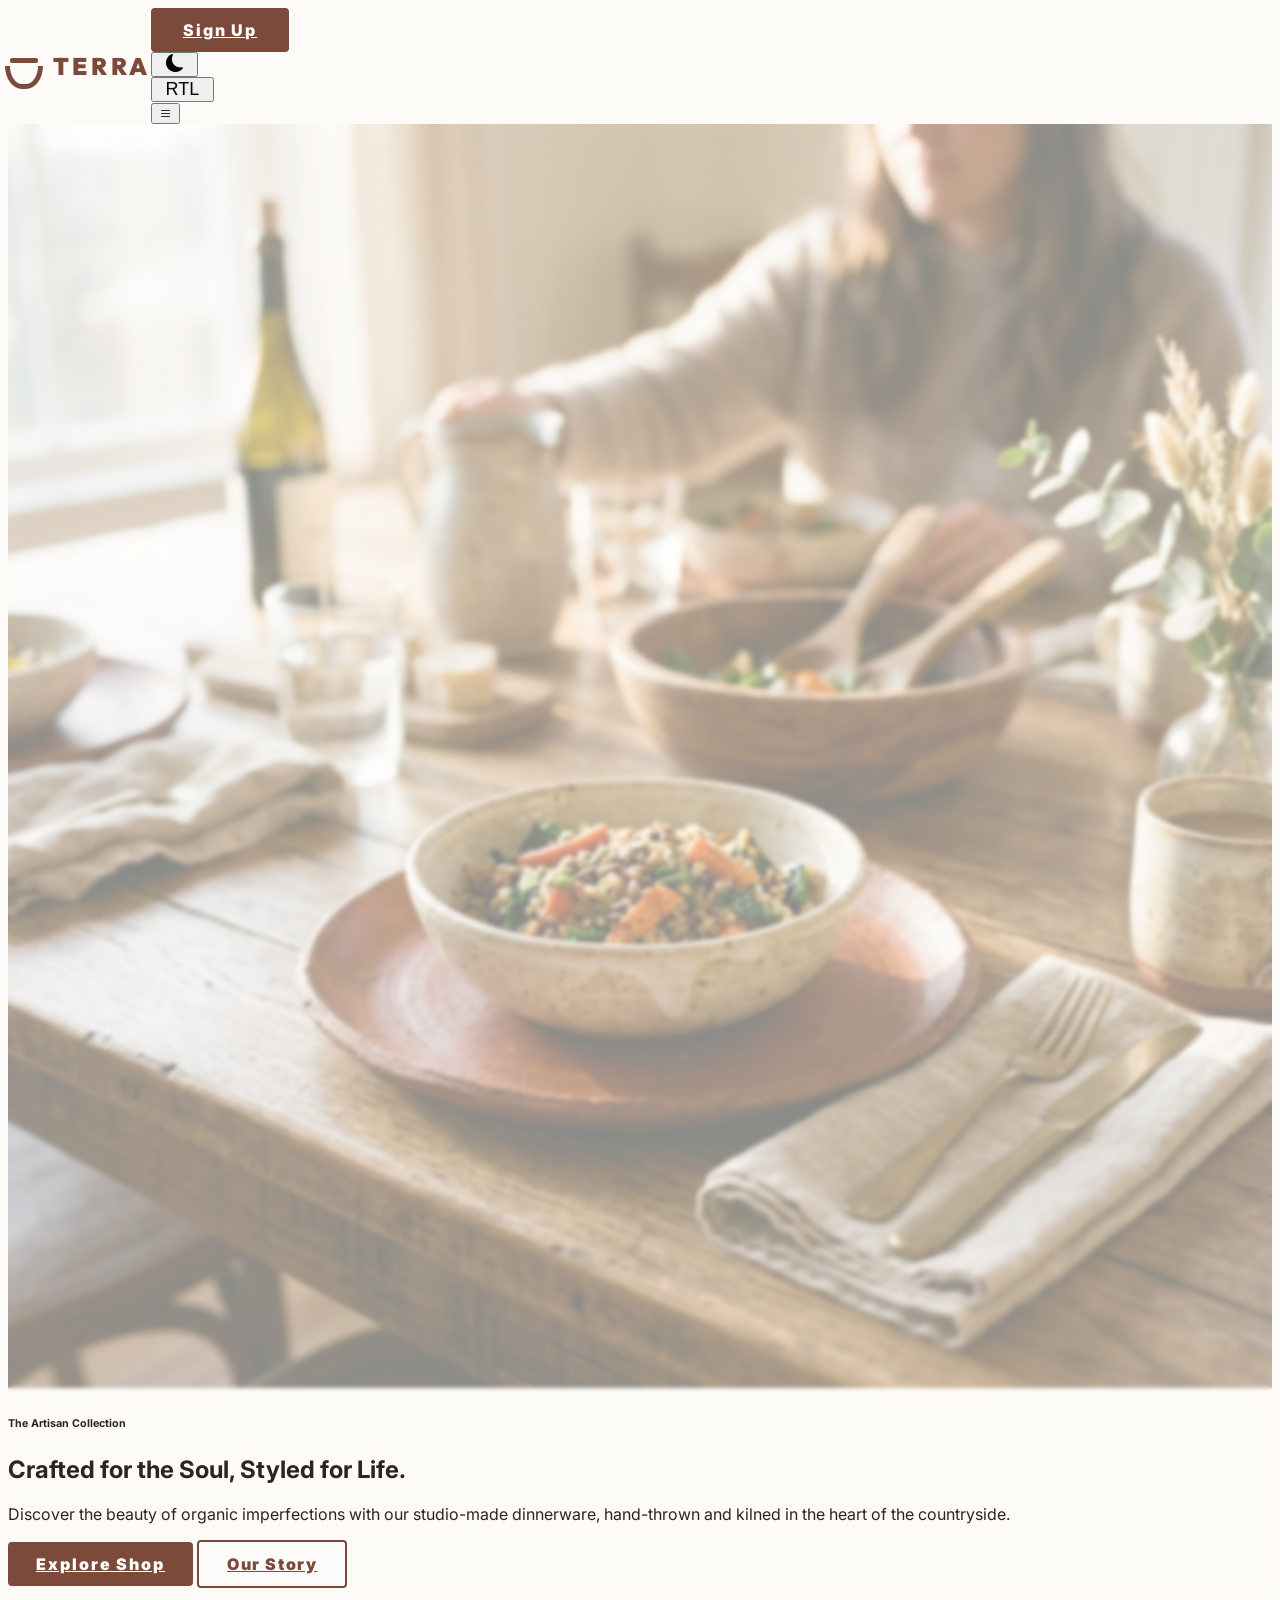
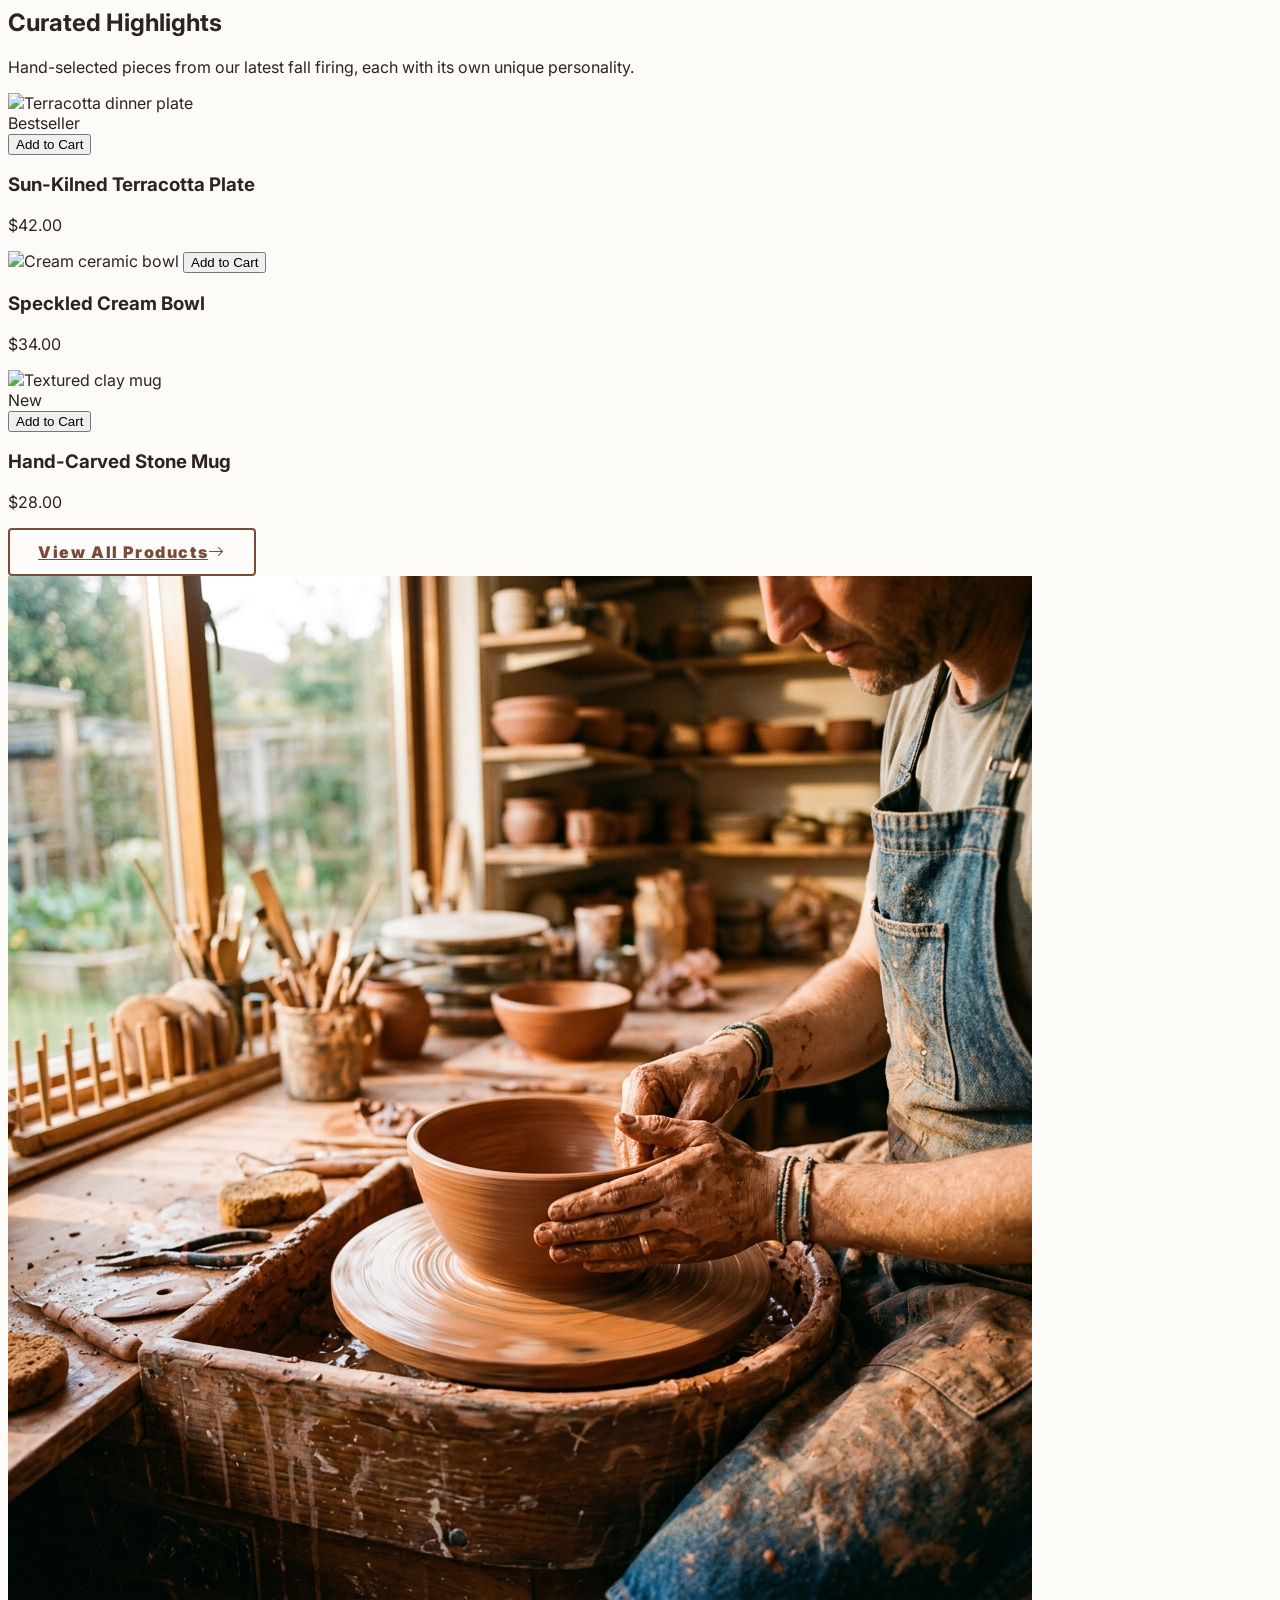
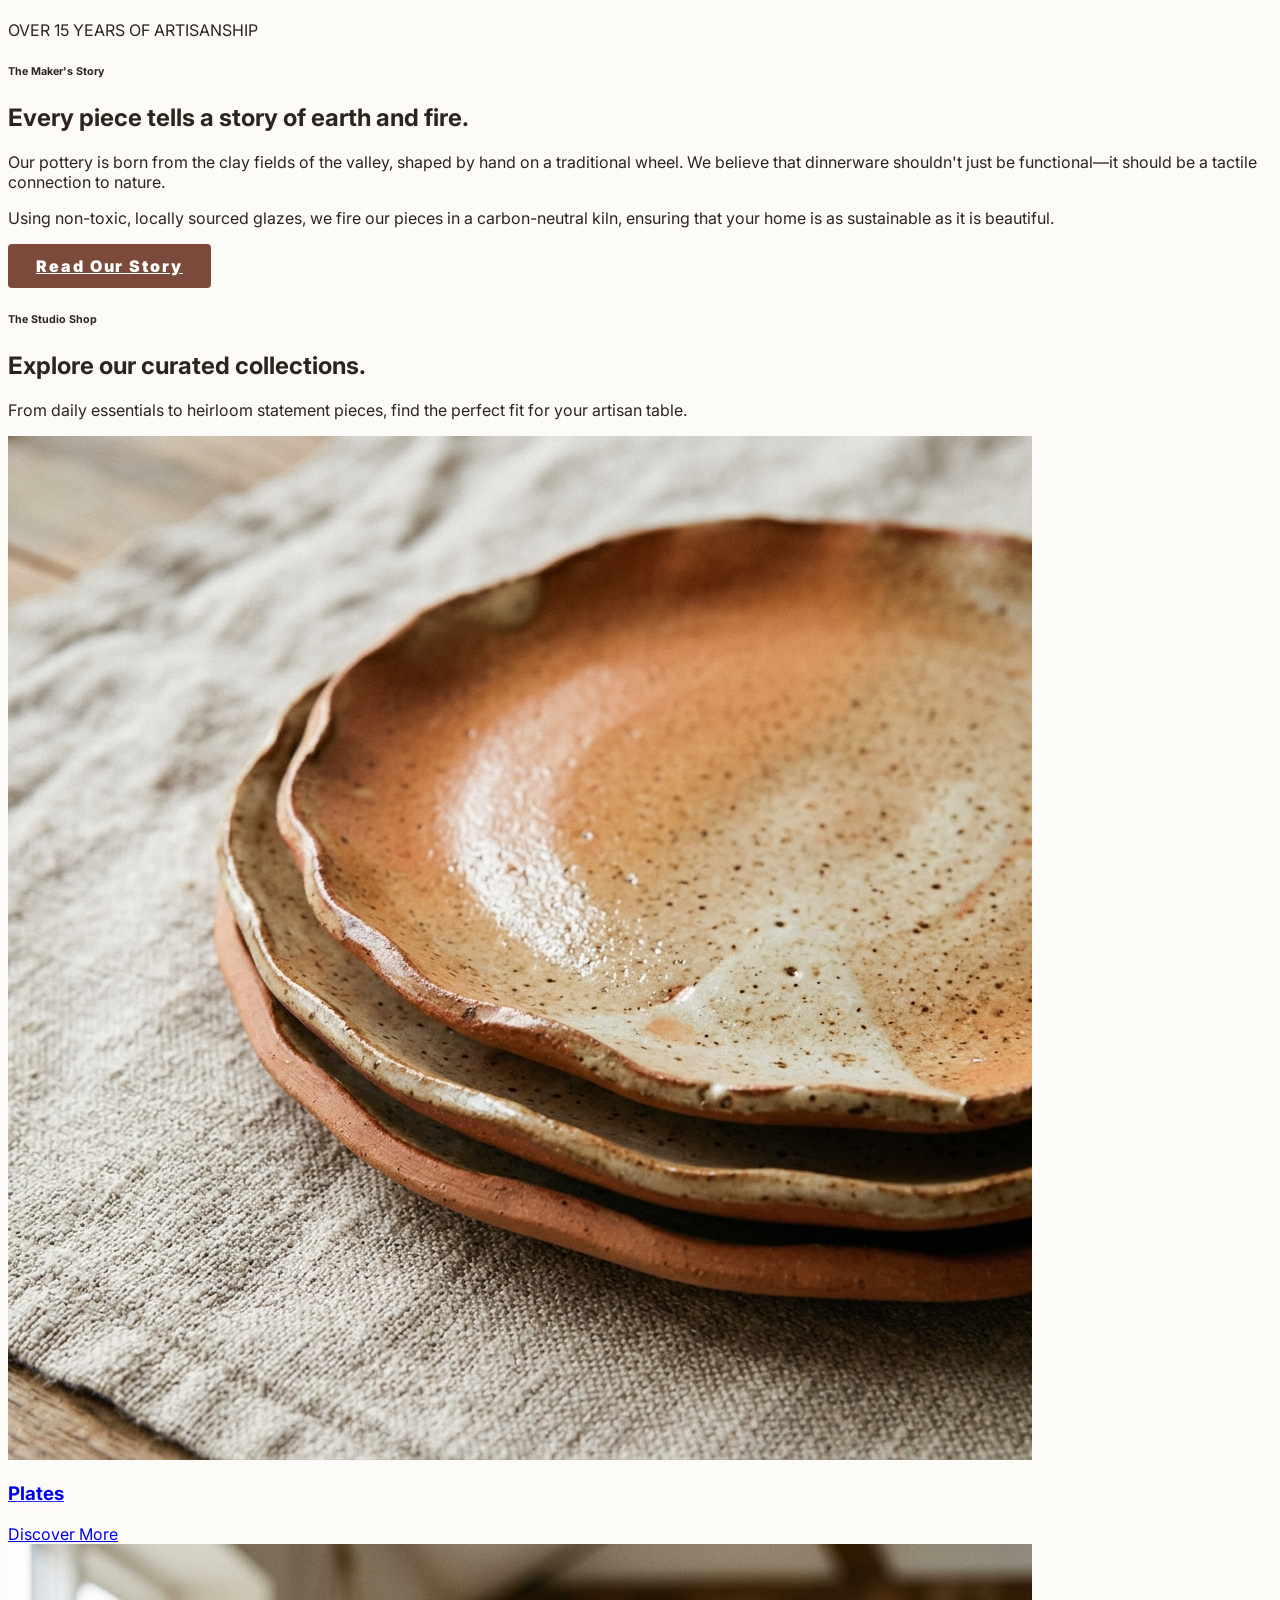
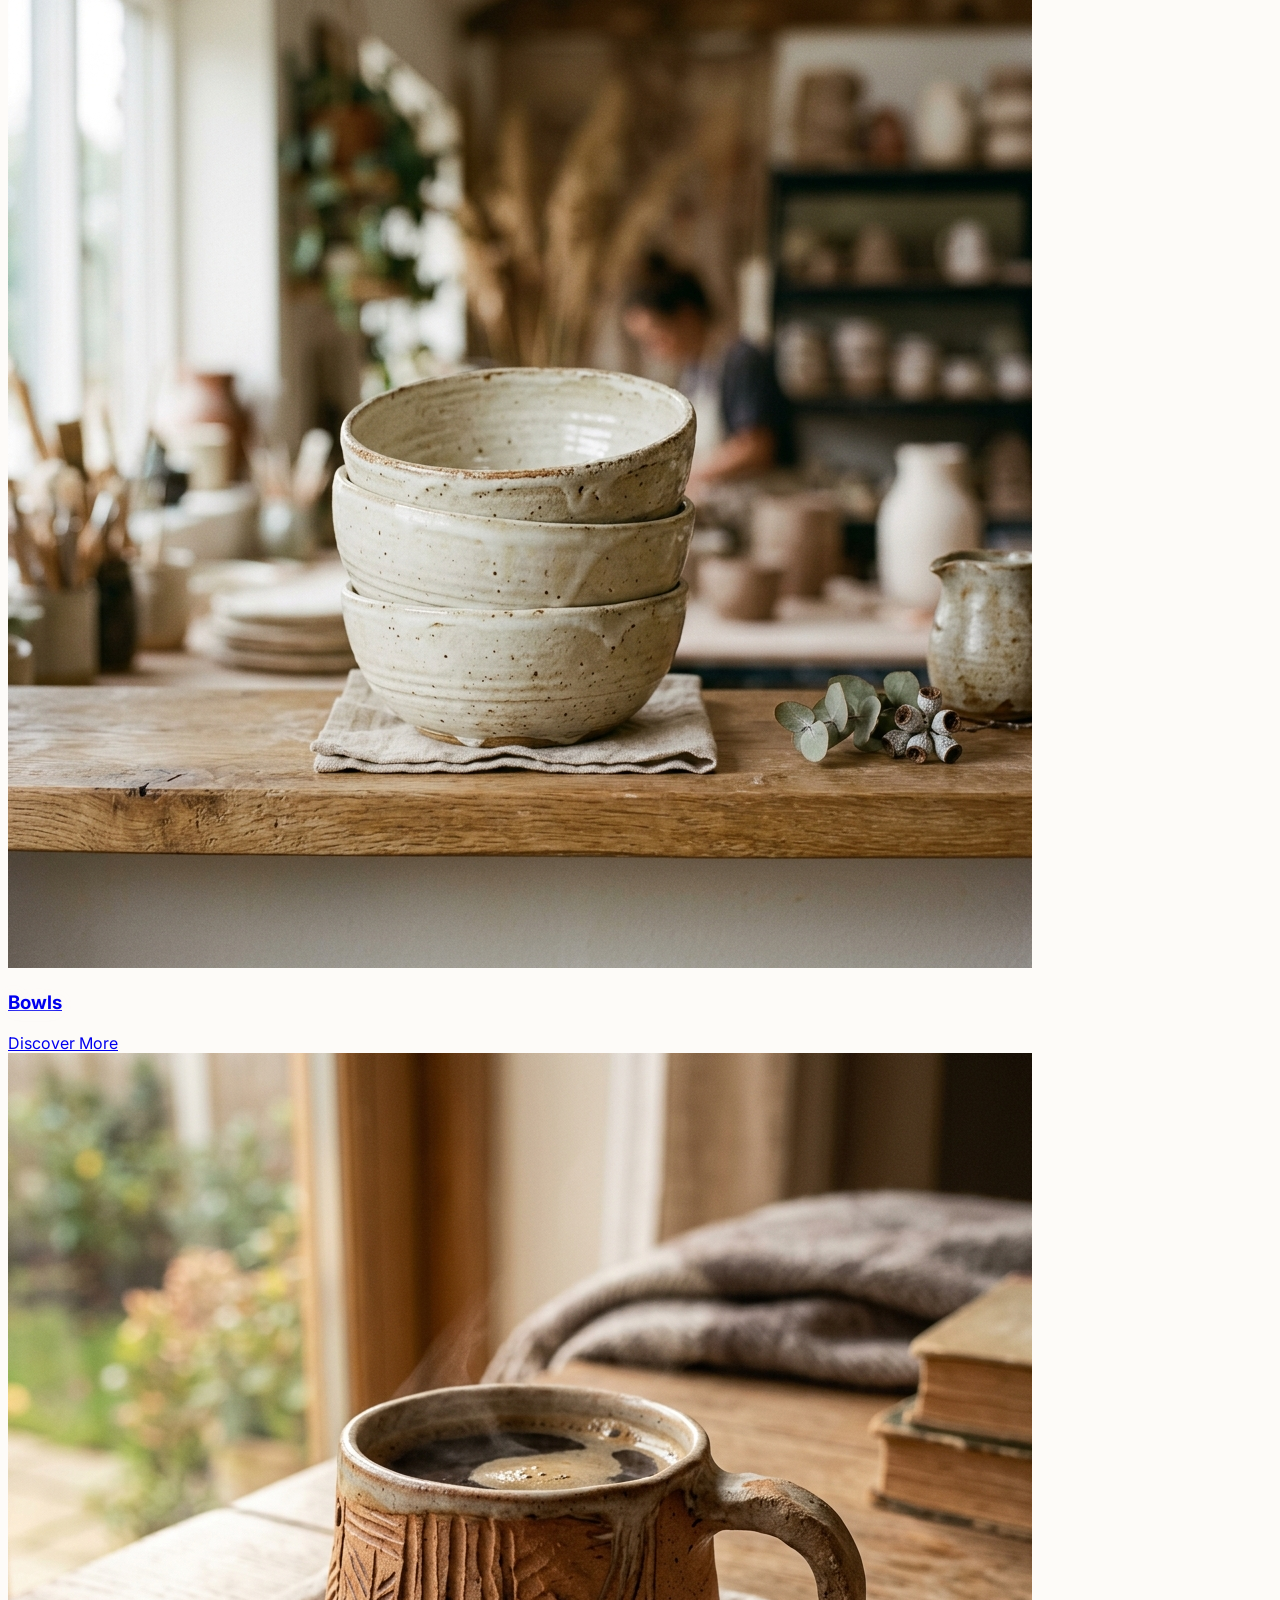
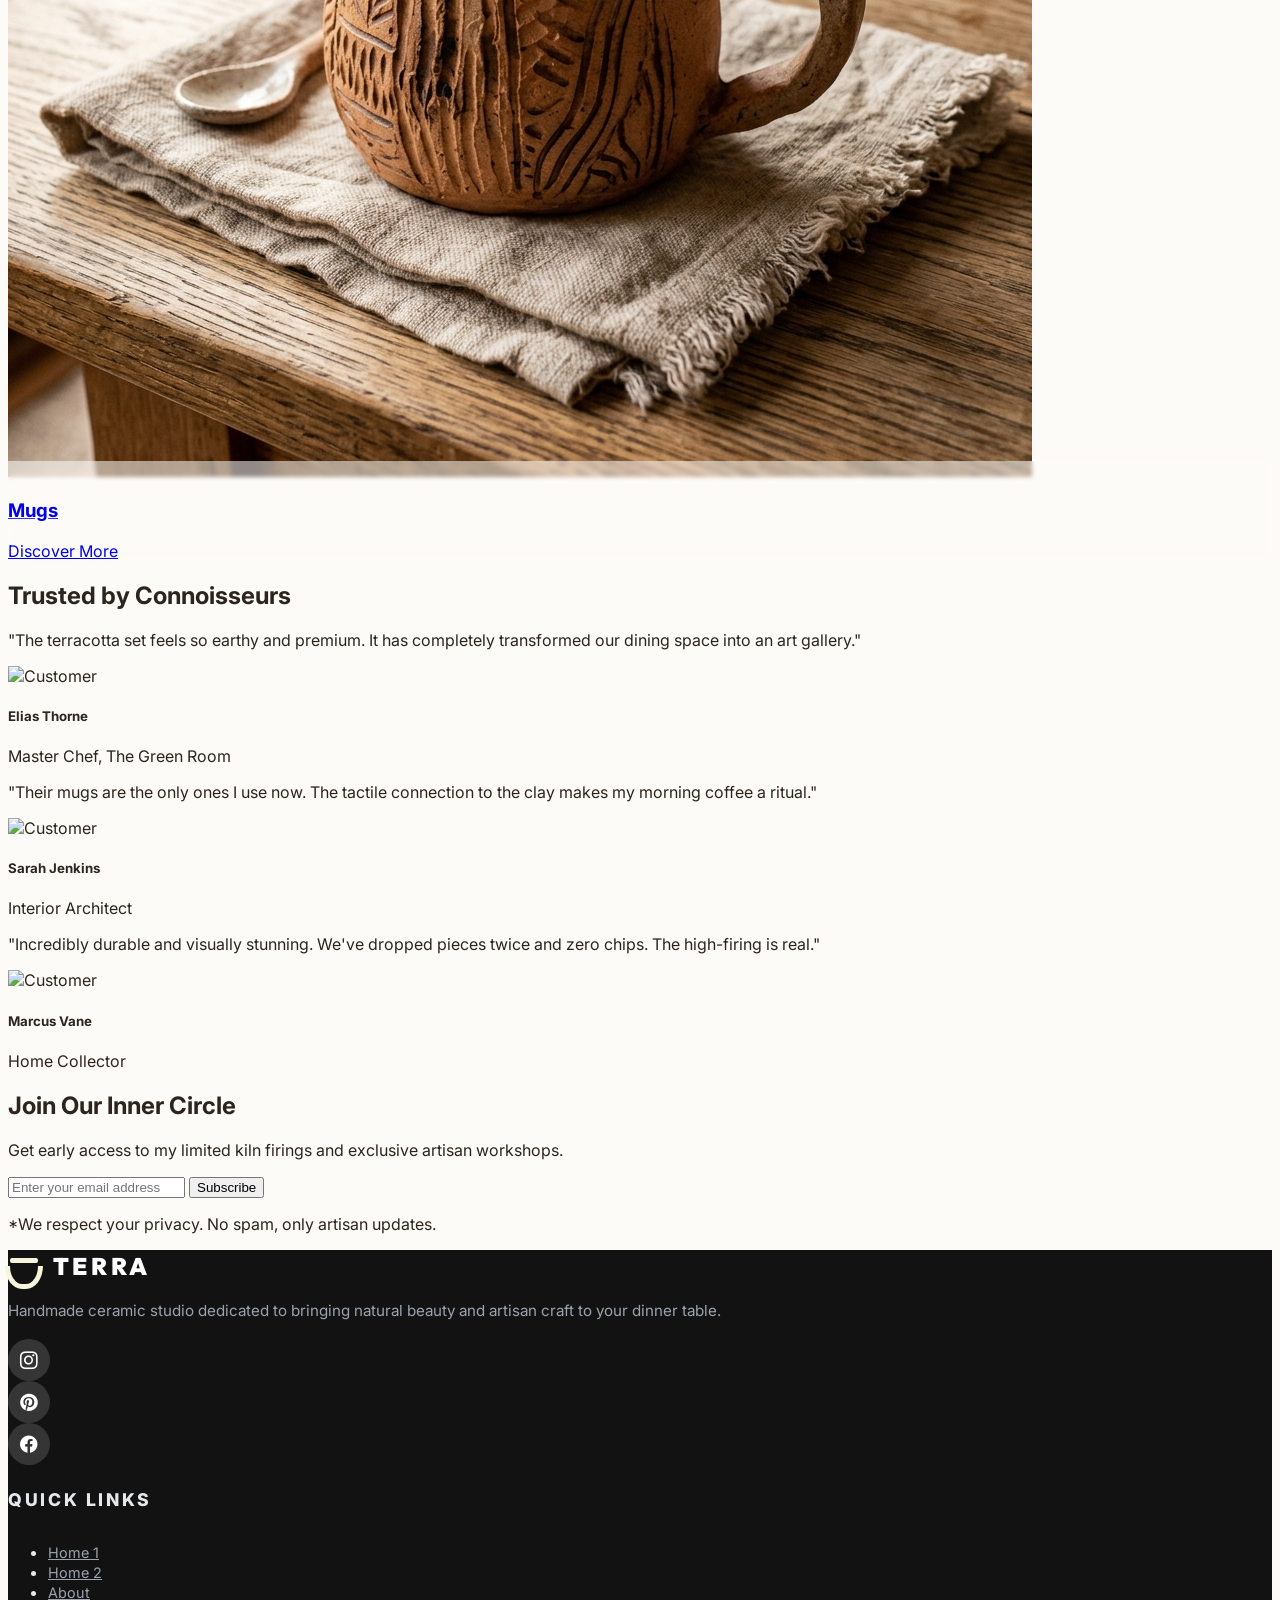
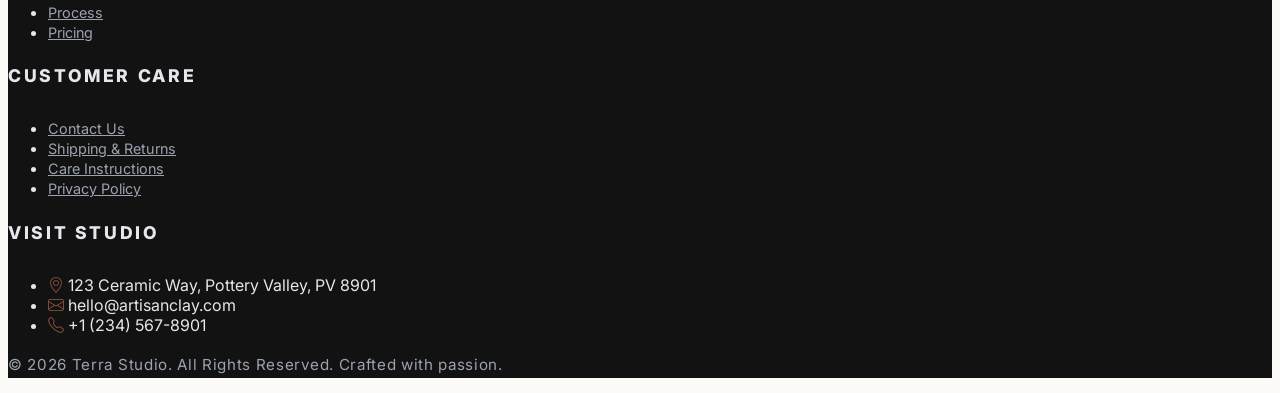
==== commit e50fb951: "recorrections" ====
--- a/index.html
+++ b/index.html
@@ -53,19 +53,19 @@
             </a>
 
             <!-- Nav Menu -->
-            <div class="hidden lg:flex items-center gap-6 font-medium tracking-wide text-[13px] text-slate-600 dark:text-slate-400">
-                <a href="index.html" class="text-primary border-b-2 border-primary">Home 1</a>
-                <a href="home2.html" class="hover:text-primary transition-colors">Home 2</a>
-                <a href="about.html" class="hover:text-primary transition-colors">About</a>
-                <a href="process.html" class="hover:text-primary transition-colors">Process</a>
-                <a href="pricing.html" class="hover:text-primary transition-colors">Pricing</a>
-                <a href="shop.html" class="hover:text-primary transition-colors">Shop</a>
-                <a href="contact.html" class="hover:text-primary transition-colors">Contact</a>
+            <div class="hidden lg:flex items-center gap-4 xl:gap-8 font-medium tracking-wide text-[12px] xl:text-[13px] text-slate-600 dark:text-slate-400">
+                <a href="index.html" class="text-primary border-b-2 border-primary whitespace-nowrap">Home 1</a>
+                <a href="home2.html" class="hover:text-primary transition-colors whitespace-nowrap">Home 2</a>
+                <a href="about.html" class="hover:text-primary transition-colors whitespace-nowrap">About</a>
+                <a href="process.html" class="hover:text-primary transition-colors whitespace-nowrap">Process</a>
+                <a href="pricing.html" class="hover:text-primary transition-colors whitespace-nowrap">Pricing</a>
+                <a href="shop.html" class="hover:text-primary transition-colors whitespace-nowrap">Shop</a>
+                <a href="contact.html" class="hover:text-primary transition-colors whitespace-nowrap">Contact</a>
             </div>
 
             <!-- Utility Buttons -->
-            <div class="flex items-center gap-4">
-                <a href="signup.html" class="hidden lg:inline-block btn-primary py-2 px-6 text-sm">Sign Up</a>
+            <div class="flex items-center gap-2 xl:gap-4">
+                <a href="signup.html" class="hidden lg:inline-block btn-primary py-2 px-3 xl:px-6 text-xs xl:text-sm">Sign Up</a>
                 <button
                     class="theme-toggle p-2 rounded-full hover:bg-primary/5 dark:hover:bg-white/5 transition-colors text-lg"
                     aria-label="Toggle Theme">
@@ -90,13 +90,14 @@
             <a href="index.html" class="mobile-nav-close" aria-label="Close to Home"><i class="bi bi-x-lg"></i></a>
             <a href="index.html" class="mobile-nav-link text-primary">Home 1</a>
             <a href="home2.html" class="mobile-nav-link">Home 2</a>
+            <a href="about.html" class="mobile-nav-link">About</a>
             <a href="process.html" class="mobile-nav-link">Process</a>
             <a href="pricing.html" class="mobile-nav-link">Pricing</a>
             <a href="shop.html" class="mobile-nav-link">Shop</a>
             <a href="contact.html" class="mobile-nav-link">Contact</a>
             
-            <div class="mt-8 flex flex-col items-center gap-6">
-                <a href="signup.html" class="btn-primary py-3 px-8 w-full text-center">Sign Up</a>
+            <div class="mt-6 flex flex-col items-center gap-6">
+                <a href="signup.html" class="btn-primary py-2.5 px-6 w-full text-center text-sm">Sign Up</a>
                 <div class="flex items-center gap-4">
                     <button class="rtl-toggle px-6 py-2 text-sm font-bold border border-primary/50 dark:border-white/50 rounded hover:bg-primary hover:text-white transition-all uppercase" aria-label="Toggle RTL">
                         RTL
@@ -107,7 +108,7 @@
     </header>
 
     <!-- 1. Hero Section -->
-    <section class="relative h-screen flex items-center overflow-hidden hero-img-container">
+    <section class="relative h-screen flex items-center overflow-hidden hero-img-container pt-20 lg:pt-0">
         <img src="assets/images/hero1.png" alt="Handmade ceramics" class="hero-img absolute inset-0 w-full h-full object-cover">
         <div class="bg-overlay"></div>
 
@@ -122,9 +123,9 @@
                 <p class="text-slate-900 dark:text-slate-100 text-lg mb-10 font-medium leading-relaxed">Discover the
                     beauty of organic imperfections with our studio-made dinnerware, hand-thrown and kilned in the heart
                     of the countryside.</p>
-                <div class="flex justify-center gap-4">
-                    <a href="shop.html" class="btn-primary text-base">Explore Shop</a>
-                    <a href="about.html" class="btn-secondary text-base">Our Story</a>
+                <div class="flex flex-col sm:flex-row items-center justify-center gap-4 max-w-sm mx-auto sm:max-w-none">
+                    <a href="shop.html" class="btn-primary text-base w-full sm:w-auto text-center justify-center px-10">Explore Shop</a>
+                    <a href="about.html" class="btn-secondary text-base w-full sm:w-auto text-center justify-center px-10">Our Story</a>
                 </div>
             </div>
         </div>
@@ -365,16 +366,16 @@
     </section>
 
     <!-- Footer -->
-    <footer class="bg-white dark:bg-dark py-16 border-t border-primary/10 dark:border-white/10">
+    <footer class="bg-dark text-white py-16 border-t border-white/5 site-footer">
         <div class="container mx-auto px-6 lg:px-12">
             <div class="grid grid-cols-1 sm:grid-cols-2 lg:grid-cols-4 gap-12 mb-16">
                 <!-- Branding -->
                 <div class="col-span-1 md:col-span-1">
-                    <a href="index.html" class="terra-brand" aria-label="Terra Home">
+                    <a href="index.html" class="terra-brand mb-10" aria-label="Terra Home">
                         <div class="terra-icon"></div>
                         <span>TERRA</span>
                     </a>
-                    <p class="text-slate-800 dark:text-slate-100 text-sm leading-relaxed mb-6">Handmade ceramic studio dedicated to bringing natural beauty and artisan craft to your dinner table.</p>
+                    <p class="text-slate-300 text-sm leading-relaxed mb-6">Handmade ceramic studio dedicated to bringing natural beauty and artisan craft to your dinner table.</p>
                     <div class="flex gap-4">
                         <a href="#" class="social-icon" aria-label="Instagram"><i class="bi bi-instagram"></i></a>
                         <a href="#" class="social-icon" aria-label="Pinterest"><i class="bi bi-pinterest"></i></a>
@@ -384,10 +385,11 @@
 
                 <!-- Links Quick -->
                 <div>
-                    <h4 class="font-heading font-bold text-lg mb-6 text-primary dark:text-white">Quick Links</h4>
-                    <ul class="space-y-4 text-sm text-slate-800 dark:text-slate-200">
+                    <h4 class="font-heading font-bold text-lg mb-6 text-white uppercase tracking-widest">Quick Links</h4>
+                    <ul class="space-y-4 text-sm text-slate-300">
                         <li><a href="index.html" class="hover:text-primary transition-colors">Home 1</a></li>
                         <li><a href="home2.html" class="hover:text-primary transition-colors">Home 2</a></li>
+                        <li><a href="about.html" class="hover:text-primary transition-colors">About</a></li>
                         <li><a href="process.html" class="hover:text-primary transition-colors">Process</a></li>
                         <li><a href="pricing.html" class="hover:text-primary transition-colors">Pricing</a></li>
                     </ul>
@@ -395,8 +397,8 @@
 
                 <!-- Links Customer -->
                 <div>
-                    <h4 class="font-heading font-bold text-lg mb-6 text-primary dark:text-white">Customer Care</h4>
-                    <ul class="space-y-4 text-sm text-slate-800 dark:text-slate-200">
+                    <h4 class="font-heading font-bold text-lg mb-6 text-white uppercase tracking-widest">Customer Care</h4>
+                    <ul class="space-y-4 text-sm text-slate-300">
                         <li><a href="contact.html" class="hover:text-primary transition-colors">Contact Us</a></li>
                         <li><a href="#" class="hover:text-primary transition-colors">Shipping & Returns</a></li>
                         <li><a href="#" class="hover:text-primary transition-colors">Care Instructions</a></li>
@@ -406,8 +408,8 @@
 
                 <!-- Contact -->
                 <div>
-                    <h4 class="font-heading font-bold text-lg mb-6 text-primary dark:text-white">Visit Studio</h4>
-                    <ul class="space-y-4 text-sm text-slate-800 dark:text-slate-200">
+                    <h4 class="font-heading font-bold text-lg mb-6 text-white uppercase tracking-widest">Visit Studio</h4>
+                    <ul class="space-y-4 text-sm text-slate-300">
                         <li class="flex items-start gap-3"><i class="bi bi-geo-alt text-primary"></i> 123 Ceramic Way, Pottery Valley, PV 8901</li>
                         <li class="flex items-start gap-3"><i class="bi bi-envelope text-primary"></i> hello@artisanclay.com</li>
                         <li class="flex items-start gap-3"><i class="bi bi-telephone text-primary"></i> +1 (234) 567-8901</li>
@@ -415,7 +417,7 @@
                 </div>
             </div>
 
-            <div class="pt-8 border-t border-primary/10 dark:border-white/10 text-center text-slate-600 dark:text-slate-300 text-xs">
+            <div class="pt-8 border-t border-white/5 text-center text-slate-500 text-xs">
                 <p>&copy; 2026 Terra Studio. All Rights Reserved. Crafted with passion.</p>
             </div>
         </div>
--- a/style.css
+++ b/style.css
@@ -151,16 +151,17 @@
   gap: 0.8rem !important;
   text-decoration: none !important;
   color: var(--primary);
-  margin-bottom: 0 !important;
+  margin-bottom: 0;
   font-family: var(--font-heading);
   font-weight: 900 !important;
-  font-size: 24px !important; /* Bold and Increased */
+  font-size: 24px !important;
   letter-spacing: 0.15em !important;
   line-height: 1 !important;
 }
 
-.dark .terra-brand {
-  color: var(--secondary);
+.dark .terra-brand,
+.site-footer .terra-brand {
+  color: var(--secondary) !important;
 }
 
 .terra-icon {
@@ -197,44 +198,59 @@
 }
 
 header nav {
-  min-height: 100px; /* Increased header height for larger elements */
+  min-height: 70px; /* Reduced for mobile */
   display: flex;
   align-items: center;
 }
 
-/* Enhanced Header Navigation Links */
-header nav div.hidden.lg\:flex a {
-  font-weight: 850 !important; /* Very Bold */
-  font-size: 17px !important; /* Increased Size */
-  letter-spacing: 0.08em !important;
-  text-transform: uppercase;
-  transition: all 0.3s ease;
-  display: flex;
-  align-items: center;
-  height: 100%;
-}
-
-header nav div.hidden.lg\:flex a.text-primary {
-  border-bottom-width: 3px !important;
-}
-
-/* Utility elements synchronized */
-header nav button.theme-toggle,
-header nav button.rtl-toggle {
+@media (min-width: 1024px) {
+  header nav {
+    min-height: 100px; /* Expanded for desktop */
+  }
+}
+
+/* Base header nav elements adjusted for all screens */
+header nav button.theme-toggle {
   font-size: 18px !important; 
-  display: flex;
+  display: flex !important;
   align-items: center;
   padding: 0 0.8rem !important;
 }
 
-header nav a.btn-primary {
-  font-size: 16px !important;
-  font-weight: 850 !important;
-  padding: 0.75rem 2rem !important;
-  display: inline-flex;
-  align-items: center;
-  justify-content: center;
-}
+/* Desktop specific header styles */
+@media (min-width: 1024px) {
+  header nav div.hidden.lg\:flex a {
+    font-weight: 850 !important;
+    font-size: 17px !important;
+    letter-spacing: 0.08em !important;
+    text-transform: uppercase;
+    transition: all 0.3s ease;
+    display: flex;
+    align-items: center;
+    height: 100%;
+  }
+
+  header nav div.hidden.lg\:flex a.text-primary {
+    border-bottom-width: 3px !important;
+  }
+
+  header nav a.btn-primary {
+    font-size: 16px !important;
+    font-weight: 850 !important;
+    padding: 0.75rem 2rem !important;
+    display: inline-flex !important;
+    align-items: center;
+    justify-content: center;
+  }
+
+  header nav button.rtl-toggle {
+    font-size: 18px !important; 
+    display: flex !important;
+    align-items: center;
+    padding: 0 0.8rem !important;
+  }
+}
+
 
 /* Mobile adjustments */
 .mobile-nav-link {
@@ -398,12 +414,13 @@
 
 .mobile-nav-link {
   font-family: var(--font-heading);
-  font-size: 1.5rem;
+  font-size: 1.15rem; /* Reduced for better fit */
   font-weight: 700;
-  margin-bottom: 2rem;
+  margin-bottom: 1.2rem; /* Reduced for better fit */
   transition: all 0.3s ease;
   color: var(--text-main);
-  letter-spacing: 1px;
+  letter-spacing: 0.1em;
+  text-transform: uppercase; /* Added for consistency */
 }
 
 .dark .mobile-nav-link {
@@ -412,7 +429,7 @@
 
 .mobile-nav-link:hover {
   color: var(--primary);
-  transform: scale(1.05);
+  transform: translateX(10px); /* Changed from scale for better visual flow */
 }
 
 .mobile-nav-close {
@@ -618,58 +635,126 @@
 }
 
 /* ---------------------------------------------------------
-   Global Footer Enhancements - Increased Legibility
+   Global Footer Enhancements - Premium Standardized Design
    --------------------------------------------------------- */
 footer {
   font-family: var(--font-body);
 }
 
 footer h4.font-heading {
-  font-size: 1.2rem !important; /* Larger section headings */
-  letter-spacing: 0.05em;
+  font-size: 1.1rem !important;
+  letter-spacing: 0.15em;
   font-weight: 800 !important;
   margin-bottom: 2rem !important;
-}
-
-footer p.text-sm {
-  font-size: 1rem !important; /* Increased description size */
-  line-height: 1.7 !important;
-  font-weight: 400;
-}
-
-footer ul.text-sm {
-  font-size: 0.95rem !important; /* Increased link/list size */
-  line-height: 2 !important;
+  text-transform: uppercase;
+}
+
+.site-footer {
+  background-color: #121212 !important; /* Deeper, more premium dark */
+  color: #e5e7eb !important;
+}
+
+.site-footer p {
+  color: #9ca3af !important;
+  font-size: 0.95rem !important;
+  line-height: 1.8 !important;
+}
+
+.site-footer a:not(.terra-brand, .social-icon) {
+  color: #9ca3af !important;
+  font-size: 0.9rem !important;
+  transition: all 0.3s ease;
+}
+
+.site-footer a:not(.terra-brand, .social-icon):hover {
+  color: var(--secondary) !important;
+  transform: translateX(5px);
+}
+
+.site-footer .social-icon {
+  background-color: rgba(255, 255, 255, 0.15); /* Increased for better visibility */
+  color: white;
+  width: 42px;
+  height: 42px;
+  font-size: 1.1rem;
+  display: flex !important;
+  align-items: center;
+  justify-content: center;
+  border-radius: 50%;
+  transition: all 0.3s cubic-bezier(0.4, 0, 0.2, 1);
+}
+
+.site-footer .social-icon:hover {
+  background-color: var(--secondary) !important;
+  color: var(--primary) !important;
+  transform: translateY(-5px) scale(1.1);
+  box-shadow: 0 10px 20px rgba(0, 0, 0, 0.2);
+}
+
+.site-footer .terra-brand {
+  color: white !important;
+}
+
+.site-footer .terra-icon {
+  color: var(--secondary) !important;
+}
+
+.site-footer .bi-geo-alt, 
+.site-footer .bi-envelope, 
+.site-footer .bi-telephone {
+  color: var(--primary) !important;
+}
+
+.site-footer .border-white\/5 {
+  border-color: rgba(255, 255, 255, 0.08) !important;
 }
 
 footer .text-xs {
-  font-size: 0.9rem !important; /* Significantly increased copyright text from the screenshot */
-  letter-spacing: 0.02em;
-  font-weight: 500;
-}
-
-footer .social-icon {
-  width: 44px;
-  height: 44px;
-  font-size: 1.2rem;
-}
-
-/* Ensure footer links are bold and clear */
-footer a {
-  font-weight: 500;
-}
-
-.dark footer {
-  color: #f3f4f6; /* Lighter text for dark mode */
-}
-
-.dark footer p, 
-.dark footer li, 
-.dark footer a {
-  color: #e5e7eb !important; 
-}
-
-.dark footer h4 {
-  color: #ffffff !important;
-}
-
+  font-size: 0.85rem !important;
+  letter-spacing: 0.05em;
+}
+
+/* Auth Page Specific Buttons & General Enhancements */
+.btn-social {
+  transition: all 0.3s cubic-bezier(0.4, 0, 0.2, 1);
+}
+
+.btn-social:hover {
+  background-color: var(--warm) !important;
+  color: var(--primary) !important;
+  border-color: var(--primary) !important;
+  transform: translateY(-2px);
+  box-shadow: 0 4px 12px rgba(0, 0, 0, 0.05);
+}
+
+.dark .btn-social:hover {
+  background-color: #2a2a2a !important;
+  color: white !important;
+  border-color: var(--secondary) !important;
+}
+
+.btn-primary {
+  transition: all 0.4s cubic-bezier(0.175, 0.885, 0.32, 1.275);
+}
+
+.btn-primary:hover {
+  letter-spacing: 0.15em;
+  transform: translateY(-3px);
+  box-shadow: 0 15px 35px rgba(124, 74, 58, 0.3);
+}
+
+.spin {
+  animation: spin 1s linear infinite;
+}
+
+@keyframes spin {
+  from { transform: rotate(0deg); }
+  to { transform: rotate(360deg); }
+}
+
+/* Ensure Tailwind's hidden class is respected in the navbar regardless of specificity */
+header nav .hidden {
+  display: none !important;
+}
+
+
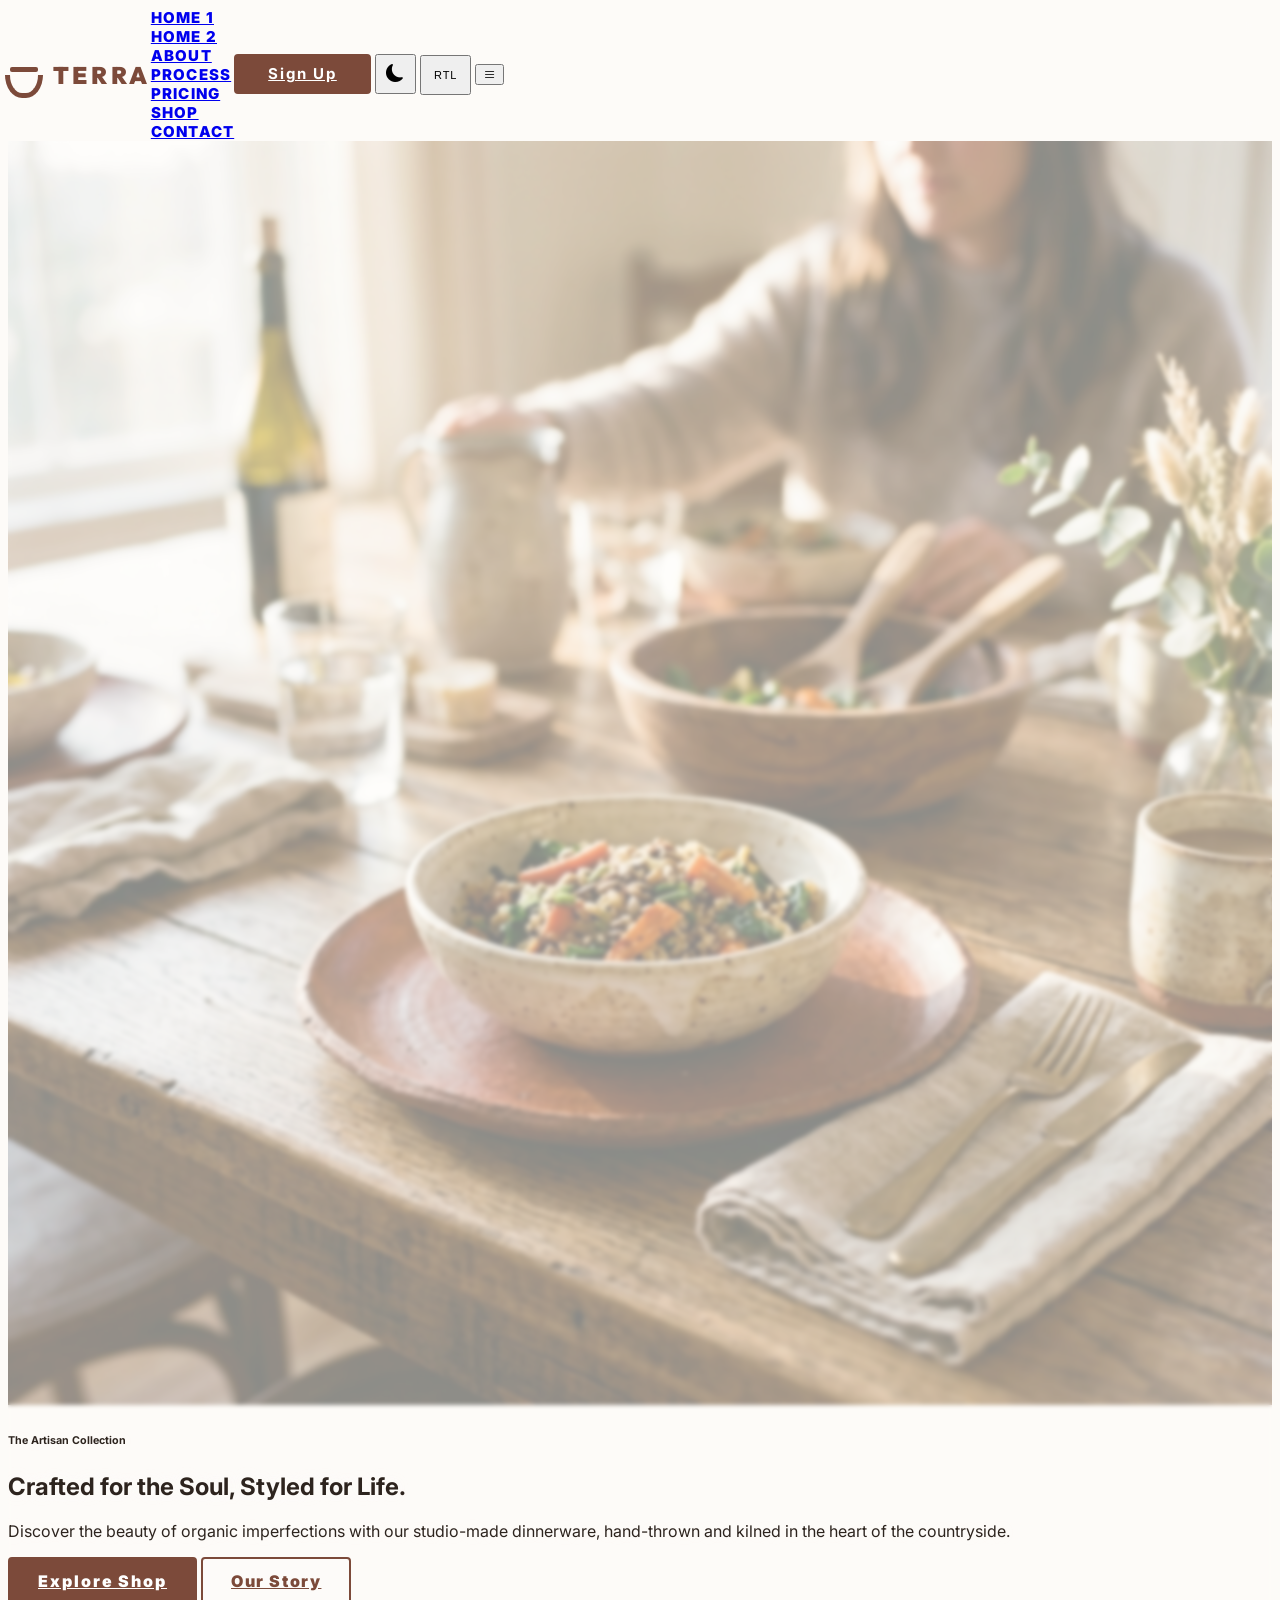
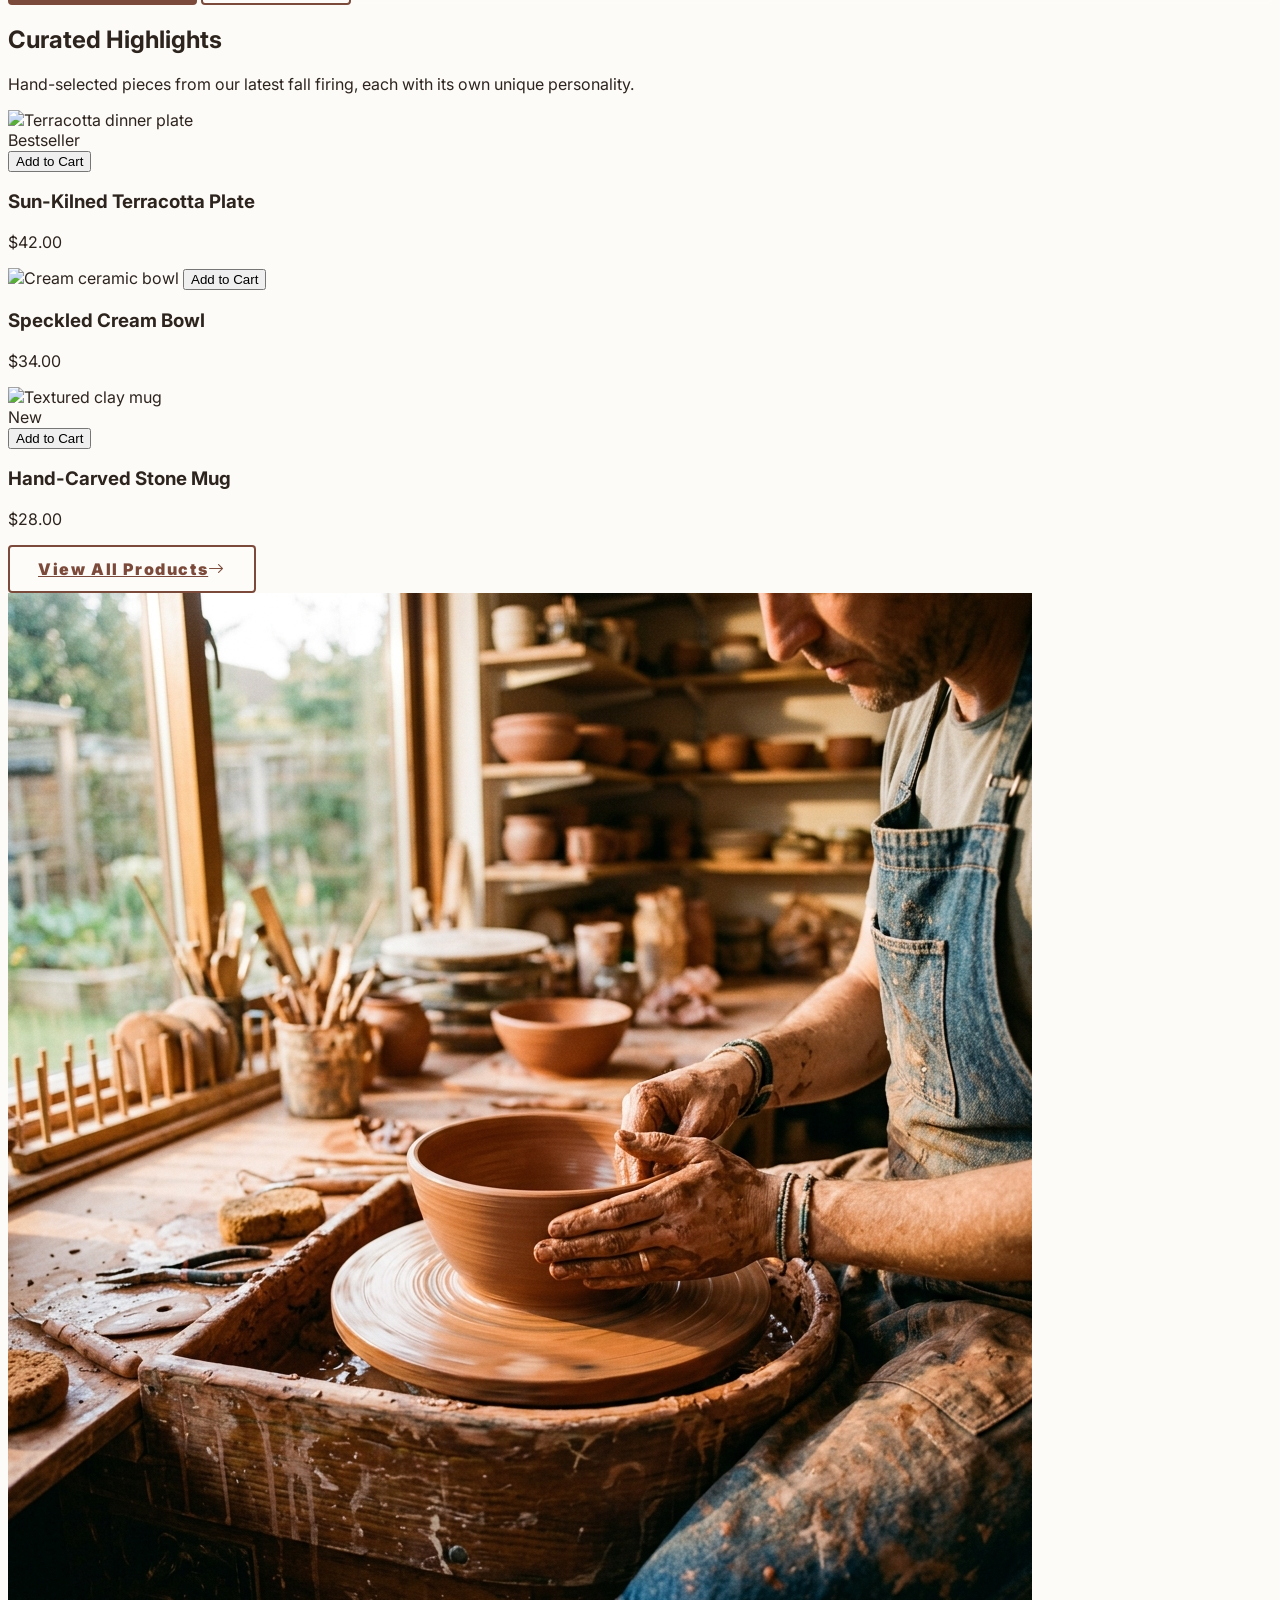
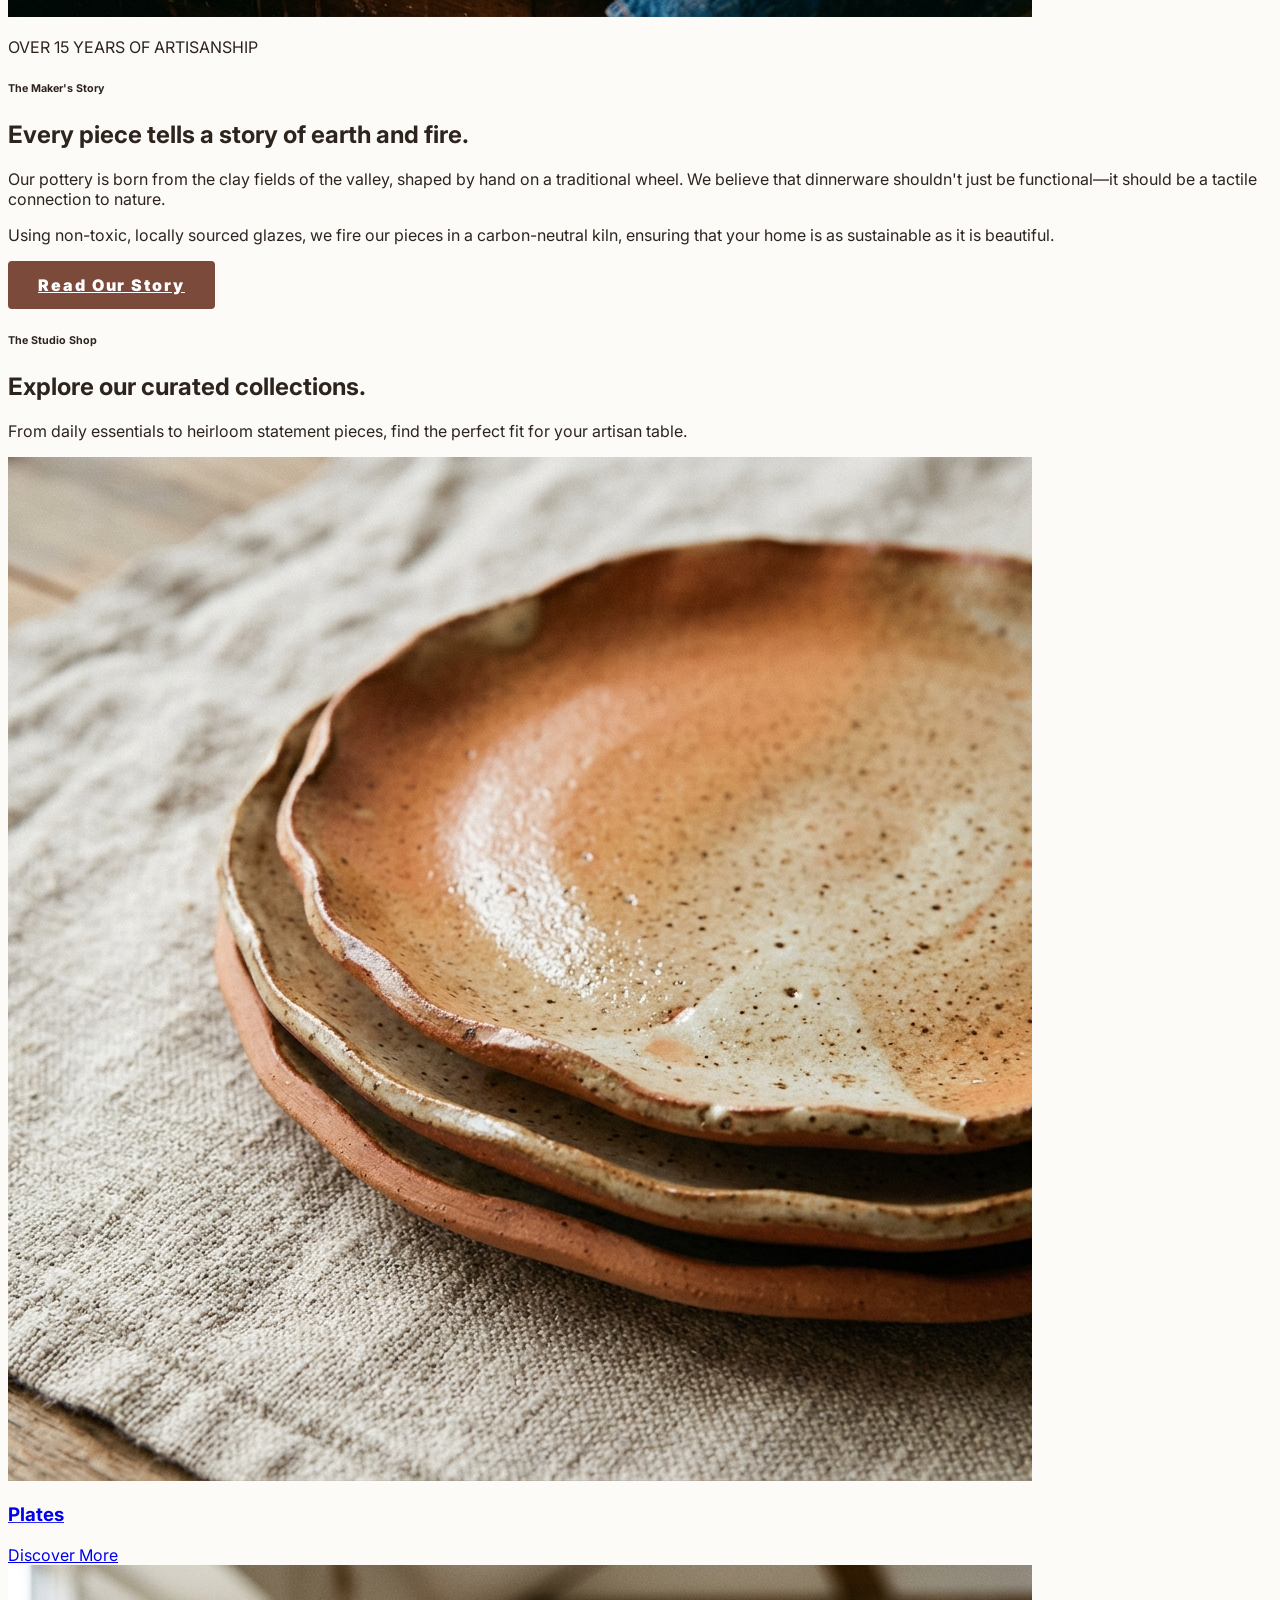
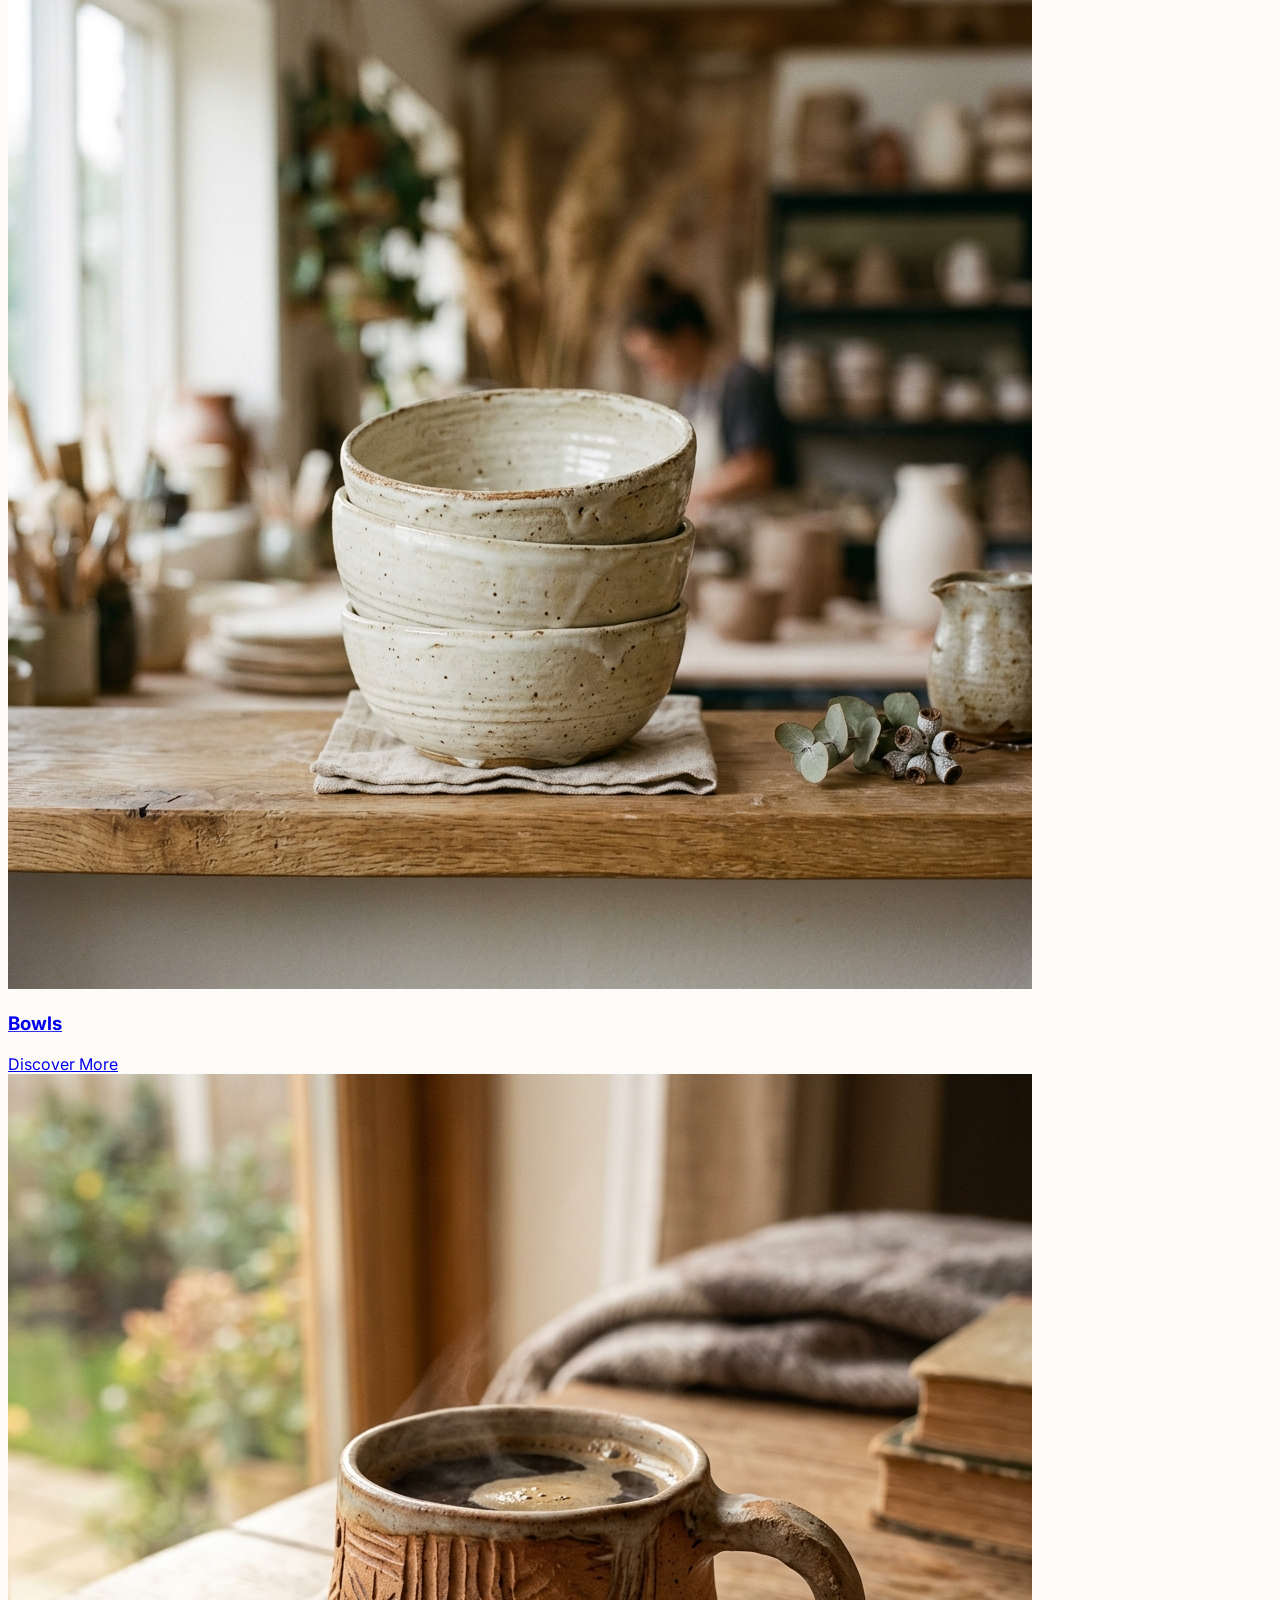
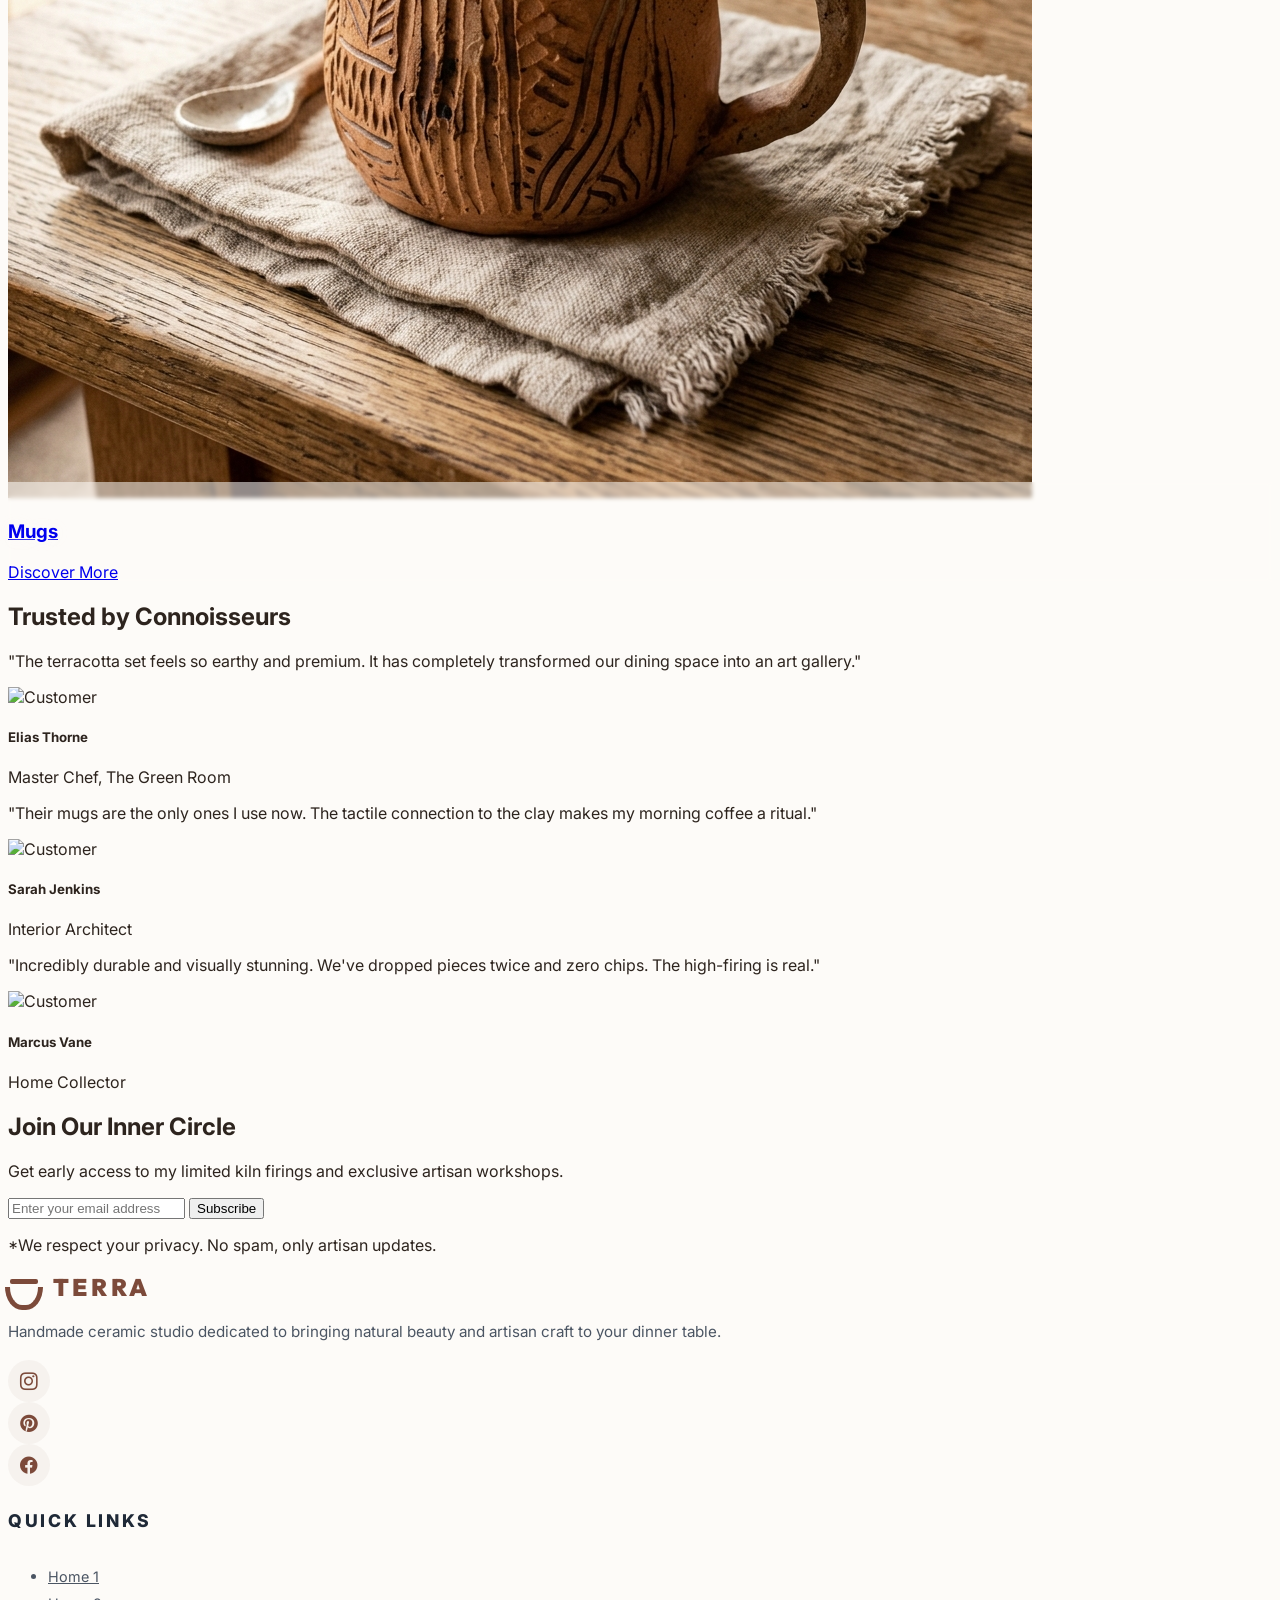
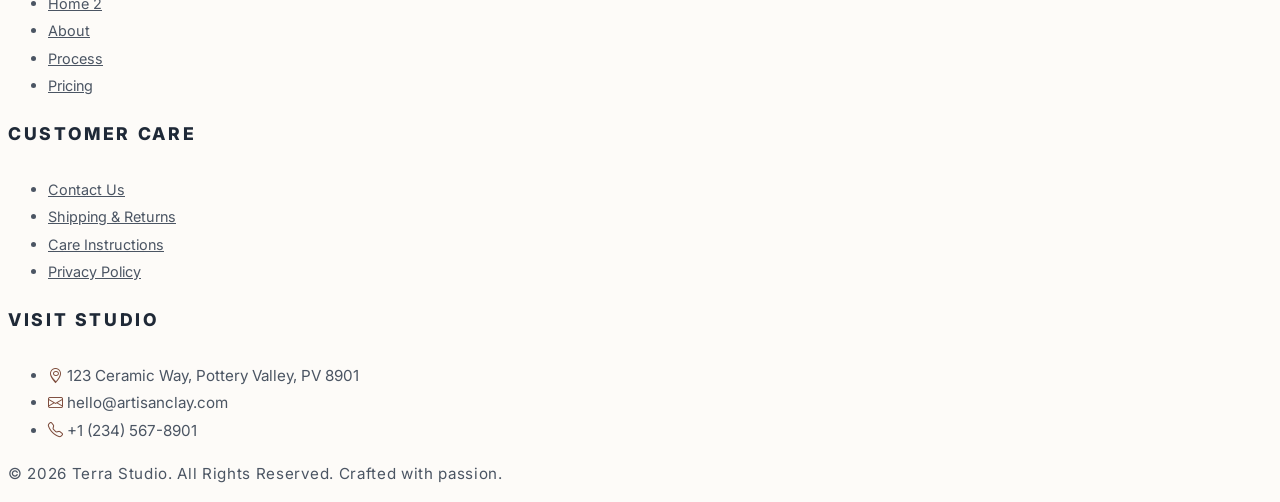
==== commit ec29c665: "rechanges" ====
--- a/index.html
+++ b/index.html
@@ -11,7 +11,7 @@
     <link rel="preconnect" href="https://fonts.googleapis.com">
     <link rel="preconnect" href="https://fonts.gstatic.com" crossorigin>
     <link
-        href="https://fonts.googleapis.com/css2?family=Inter:wght@300;400;500;600&family=Outfit:wght@500;600;700&display=swap"
+        href="https://fonts.googleapis.com/css2?family=Inter:wght@300;400;500;600;700;800;900&family=Outfit:wght@500;600;700;800;900&display=swap"
         rel="stylesheet">
     <!-- Icons -->
     <link rel="stylesheet" href="https://cdn.jsdelivr.net/npm/bootstrap-icons@1.11.1/font/bootstrap-icons.css">
@@ -39,9 +39,20 @@
         }
     </script>
     <link rel="stylesheet" href="style.css">
+    <script>
+        // Critical: Initialize theme before page render to prevent flash
+        (function() {
+            const theme = localStorage.getItem('theme') || 'light';
+            if (theme === 'dark') {
+                document.documentElement.classList.add('dark');
+            }
+        })();
+    </script>
 </head>
 
 <body class="bg-light dark:bg-dark text-slate-800 dark:text-light transition-colors duration-300">
+    <!-- Preloader -->
+    <div id="loader" class="fixed top-0 left-0 w-full h-1 bg-primary z-[9999] origin-left transition-transform duration-500 scale-x-0"></div>
 
     <!-- Header -->
     <header class="fixed top-0 w-full z-50 border-b border-primary/10 dark:border-white/10 glass-nav">
--- a/style.css
+++ b/style.css
@@ -62,6 +62,7 @@
 .btn-primary {
   background-color: var(--primary);
   color: #fff;
+  border: 2px solid var(--primary); /* Maintain same scale as btn-secondary */
   border-radius: 4px;
   padding: 12px 28px;
   transition: all 0.3s ease;
@@ -73,6 +74,7 @@
 
 .btn-primary:hover {
   background-color: var(--accent);
+  border-color: var(--accent);
   transform: translateY(-3px) scale(1.03);
   box-shadow: 0 10px 20px rgba(124, 74, 58, 0.2);
   filter: brightness(1.1);
@@ -159,9 +161,18 @@
   line-height: 1 !important;
 }
 
-.dark .terra-brand,
-.site-footer .terra-brand {
+.dark .terra-brand {
   color: var(--secondary) !important;
+}
+
+/* Permit contrast modifications when brand is placed on a light card despite dark mode */
+.dark .bg-white .terra-brand,
+.dark .terra-brand.\!text-dark {
+  color: var(--dark) !important;
+}
+
+.dark .terra-brand.\!text-primary {
+  color: var(--primary) !important;
 }
 
 .terra-icon {
@@ -217,12 +228,12 @@
   padding: 0 0.8rem !important;
 }
 
-/* Desktop specific header styles */
+/* Desktop specific header styles (Tablet Landscape / Small Laptop) */
 @media (min-width: 1024px) {
   header nav div.hidden.lg\:flex a {
-    font-weight: 850 !important;
-    font-size: 17px !important;
-    letter-spacing: 0.08em !important;
+    font-weight: 700 !important;
+    font-size: 12px !important;
+    letter-spacing: 0.05em !important;
     text-transform: uppercase;
     transition: all 0.3s ease;
     display: flex;
@@ -231,23 +242,57 @@
   }
 
   header nav div.hidden.lg\:flex a.text-primary {
+    border-bottom-width: 2px !important;
+  }
+
+  /* Unified height for Sign Up, theme toggle, and RTL toggle */
+  header nav .flex.items-center > a.btn-primary,
+  header nav .flex.items-center > button.theme-toggle,
+  header nav .flex.items-center > button.rtl-toggle {
+    height: 36px !important;
+    display: inline-flex !important;
+    align-items: center !important;
+    justify-content: center !important;
+    box-sizing: border-box !important;
+  }
+
+  header nav a.btn-primary {
+    font-size: 13px !important;
+    font-weight: 700 !important;
+    padding: 0 1.2rem !important;
+  }
+  header nav button.theme-toggle {
+    font-size: 18px !important;
+    padding: 0 0.6rem !important;
+  }
+  header nav button.rtl-toggle {
+    font-size: 11px !important;
+    letter-spacing: 0.08em !important;
+    padding: 0 0.75rem !important;
+  }
+}
+
+/* Large Desktop screens */
+@media (min-width: 1280px) {
+  header nav div.hidden.lg\:flex a {
+    font-weight: 850 !important;
+    font-size: 15px !important;
+    letter-spacing: 0.08em !important;
+  }
+
+  header nav div.hidden.lg\:flex a.text-primary {
     border-bottom-width: 3px !important;
   }
 
+  header nav .flex.items-center > a.btn-primary,
+  header nav .flex.items-center > button.theme-toggle,
+  header nav .flex.items-center > button.rtl-toggle {
+    height: 40px !important;
+  }
+
   header nav a.btn-primary {
-    font-size: 16px !important;
-    font-weight: 850 !important;
-    padding: 0.75rem 2rem !important;
-    display: inline-flex !important;
-    align-items: center;
-    justify-content: center;
-  }
-
-  header nav button.rtl-toggle {
-    font-size: 18px !important; 
-    display: flex !important;
-    align-items: center;
-    padding: 0 0.8rem !important;
+    font-size: 15px !important;
+    padding: 0 2rem !important;
   }
 }
 
@@ -373,9 +418,7 @@
   color: #fff;
 }
 
-.btn-social:hover i {
-  color: #fff !important;
-}
+
 
 .dark .btn-social:hover {
   background-color: var(--secondary);
@@ -424,11 +467,16 @@
 }
 
 .dark .mobile-nav-link {
-  color: var(--text-light);
+  color: var(--light);
+}
+
+.mobile-nav-link.text-primary,
+.dark .mobile-nav-link.text-primary {
+  color: var(--primary) !important;
 }
 
 .mobile-nav-link:hover {
-  color: var(--primary);
+  color: var(--primary) !important;
   transform: translateX(10px); /* Changed from scale for better visual flow */
 }
 
@@ -649,31 +697,40 @@
   text-transform: uppercase;
 }
 
+/* LIGHT MODE DEFAULTS */
 .site-footer {
-  background-color: #121212 !important; /* Deeper, more premium dark */
-  color: #e5e7eb !important;
-}
-
-.site-footer p {
-  color: #9ca3af !important;
+  background-color: var(--light) !important;
+  color: #1f2937 !important; /* text-slate-800 */
+}
+
+/* Base text elements */
+.site-footer p,
+.site-footer li {
+  color: #4b5563 !important; /* text-slate-600 */
   font-size: 0.95rem !important;
   line-height: 1.8 !important;
 }
 
+.site-footer h4 {
+  color: var(--dark) !important;
+}
+
+/* Links */
 .site-footer a:not(.terra-brand, .social-icon) {
-  color: #9ca3af !important;
+  color: #4b5563 !important; /* text-slate-600 */
   font-size: 0.9rem !important;
   transition: all 0.3s ease;
 }
 
 .site-footer a:not(.terra-brand, .social-icon):hover {
-  color: var(--secondary) !important;
+  color: var(--primary) !important;
   transform: translateX(5px);
 }
 
+/* Social icons */
 .site-footer .social-icon {
-  background-color: rgba(255, 255, 255, 0.15); /* Increased for better visibility */
-  color: white;
+  background-color: rgba(124, 74, 58, 0.05); /* primary/5 */
+  color: var(--primary);
   width: 42px;
   height: 42px;
   font-size: 1.1rem;
@@ -685,18 +742,48 @@
 }
 
 .site-footer .social-icon:hover {
+  background-color: var(--primary) !important;
+  color: white !important;
+  transform: translateY(-5px) scale(1.1);
+  box-shadow: 0 10px 20px rgba(124, 74, 58, 0.2);
+}
+
+.site-footer .border-white\/5 {
+  border-color: rgba(124, 74, 58, 0.1) !important; /* primary/10 */
+}
+
+/* DARK MODE OVERRIDES */
+.dark .site-footer {
+  background-color: #121212 !important; /* Deeper, more premium dark */
+  color: #e5e7eb !important;
+}
+
+.dark .site-footer p,
+.dark .site-footer li {
+  color: #9ca3af !important;
+}
+
+.dark .site-footer h4 {
+  color: white !important;
+}
+
+.dark .site-footer a:not(.terra-brand, .social-icon) {
+  color: #9ca3af !important;
+}
+
+.dark .site-footer a:not(.terra-brand, .social-icon):hover {
+  color: var(--secondary) !important;
+}
+
+.dark .site-footer .social-icon {
+  background-color: rgba(255, 255, 255, 0.15); /* Increased for better visibility */
+  color: white;
+}
+
+.dark .site-footer .social-icon:hover {
   background-color: var(--secondary) !important;
   color: var(--primary) !important;
-  transform: translateY(-5px) scale(1.1);
   box-shadow: 0 10px 20px rgba(0, 0, 0, 0.2);
-}
-
-.site-footer .terra-brand {
-  color: white !important;
-}
-
-.site-footer .terra-icon {
-  color: var(--secondary) !important;
 }
 
 .site-footer .bi-geo-alt, 
@@ -705,7 +792,7 @@
   color: var(--primary) !important;
 }
 
-.site-footer .border-white\/5 {
+.dark .site-footer .border-white\/5 {
   border-color: rgba(255, 255, 255, 0.08) !important;
 }
 
@@ -752,9 +839,54 @@
   to { transform: rotate(360deg); }
 }
 
-/* Ensure Tailwind's hidden class is respected in the navbar regardless of specificity */
-header nav .hidden {
-  display: none !important;
-}
-
-
+/* ---------------------------------------------------------
+   Shop Category Filter Buttons
+   --------------------------------------------------------- */
+.filter-btn {
+    display: inline-flex;
+    align-items: center;
+    justify-content: center;
+    transition: all 0.3s cubic-bezier(0.4, 0, 0.2, 1) !important;
+    cursor: pointer;
+    border: none;
+    opacity: 1 !important;
+    /* Maintain padding and text style */
+    padding: 0.5rem 2rem !important;
+    font-size: 0.875rem !important;
+    font-weight: 700 !important;
+    letter-spacing: 0.2em !important;
+    text-transform: uppercase !important;
+}
+
+.filter-btn {
+    background-color: #FDFBF8; /* Faint warm light */
+    color: #2C1810; /* Deep cocoa */
+}
+
+.dark .filter-btn {
+    background-color: rgba(26, 26, 26, 0.6); /* Translucent dark context */
+    color: #F5E6D3; /* Pale beige */
+}
+
+/* Hover & Active States */
+.filter-btn:hover,
+.filter-btn.active {
+    background-color: #C8602A !important; /* Terracotta Flare */
+    color: white !important;
+    opacity: 1 !important;
+    transform: translateY(-1px);
+    box-shadow: 0 4px 12px rgba(200, 96, 42, 0.2);
+}
+
+.dark .filter-btn:hover,
+.dark .filter-btn.active {
+    box-shadow: 0 4px 15px rgba(0, 0, 0, 0.3);
+}
+
+.filter-btn:active {
+    transform: translateY(0);
+}
+
+
+
+
